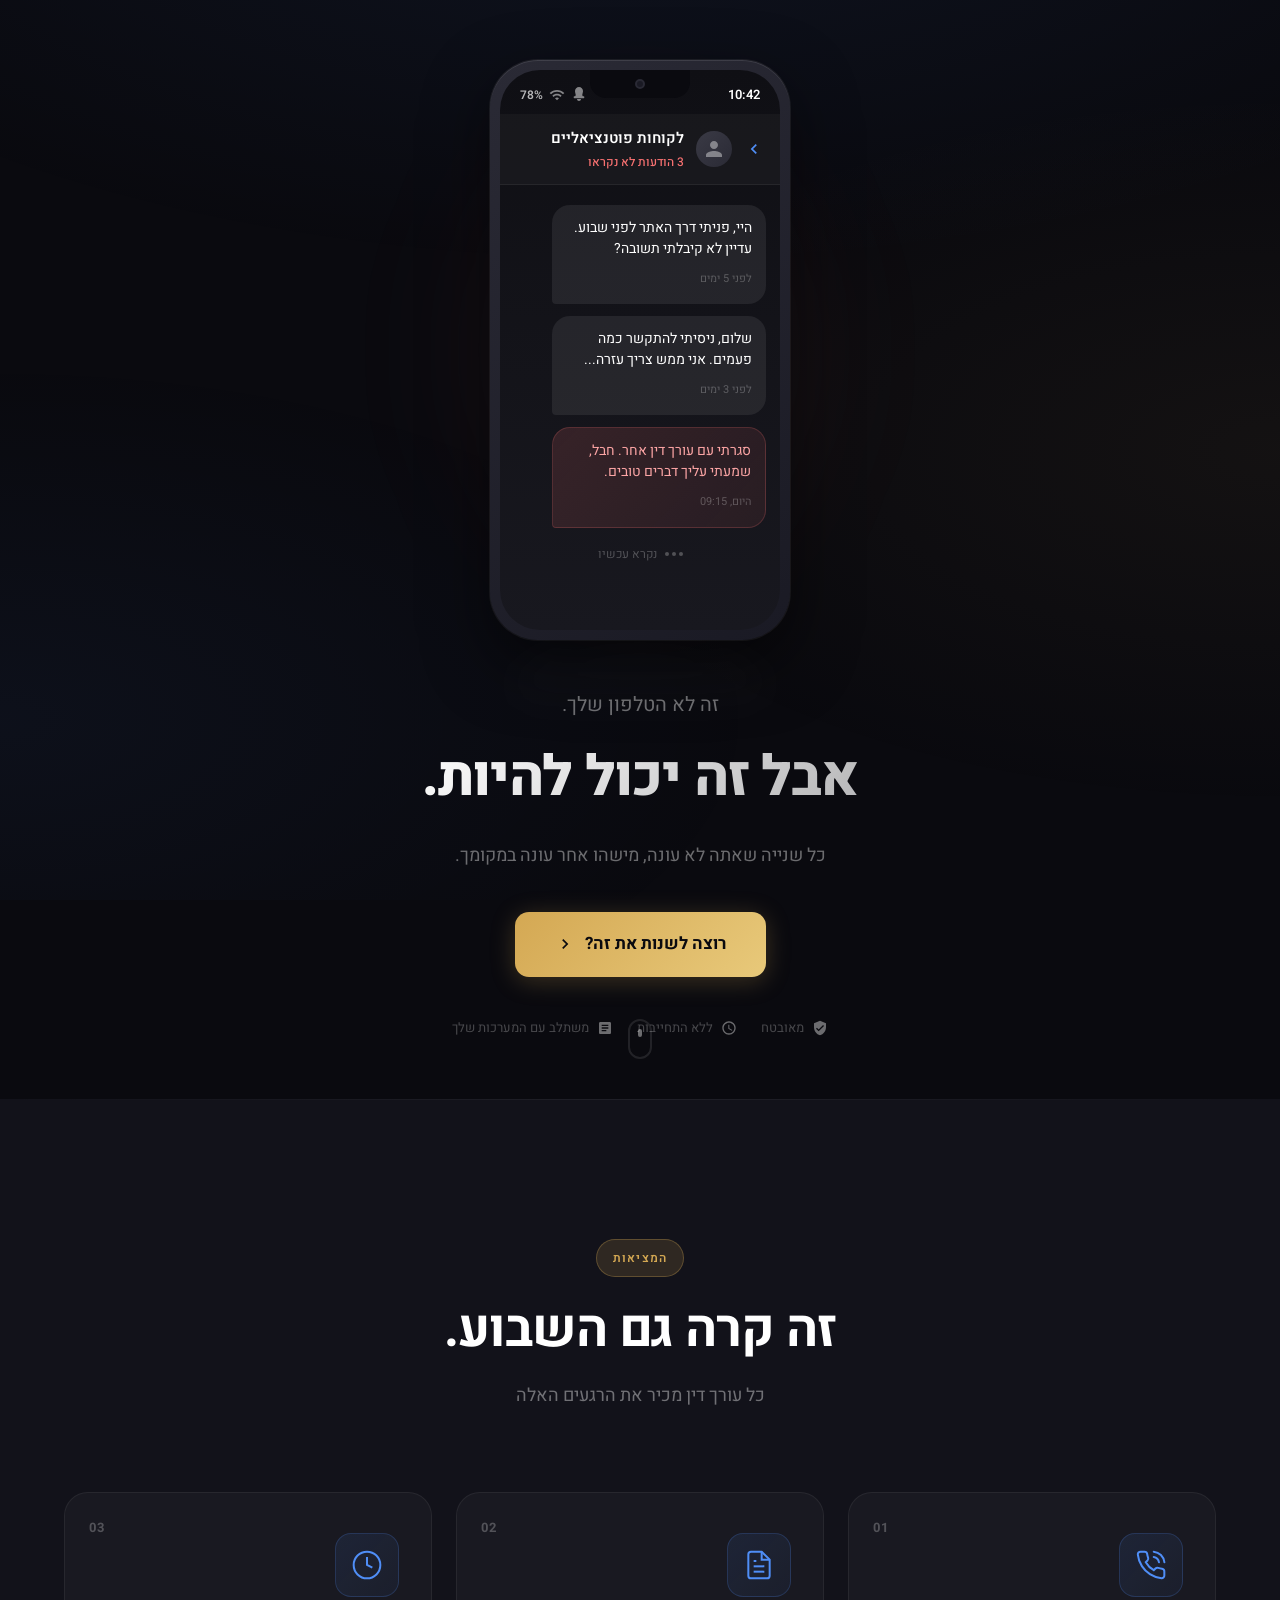
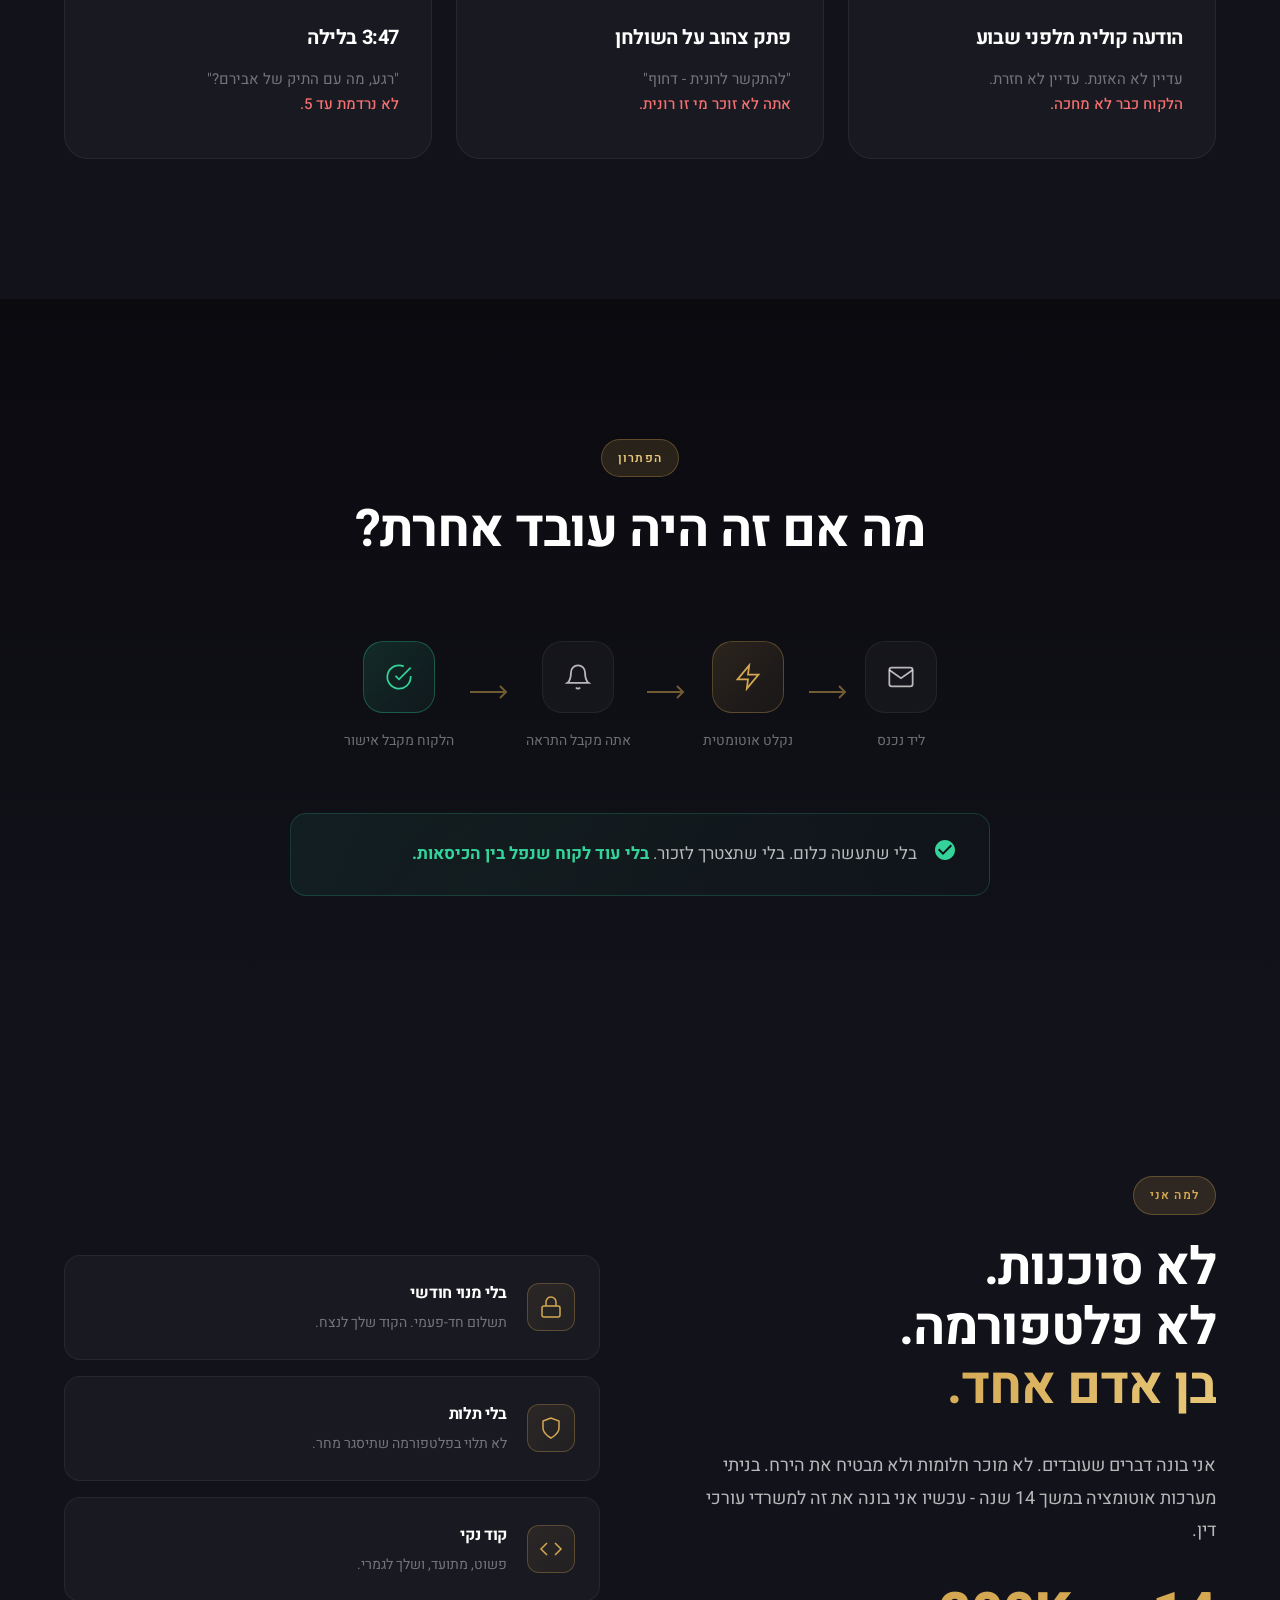
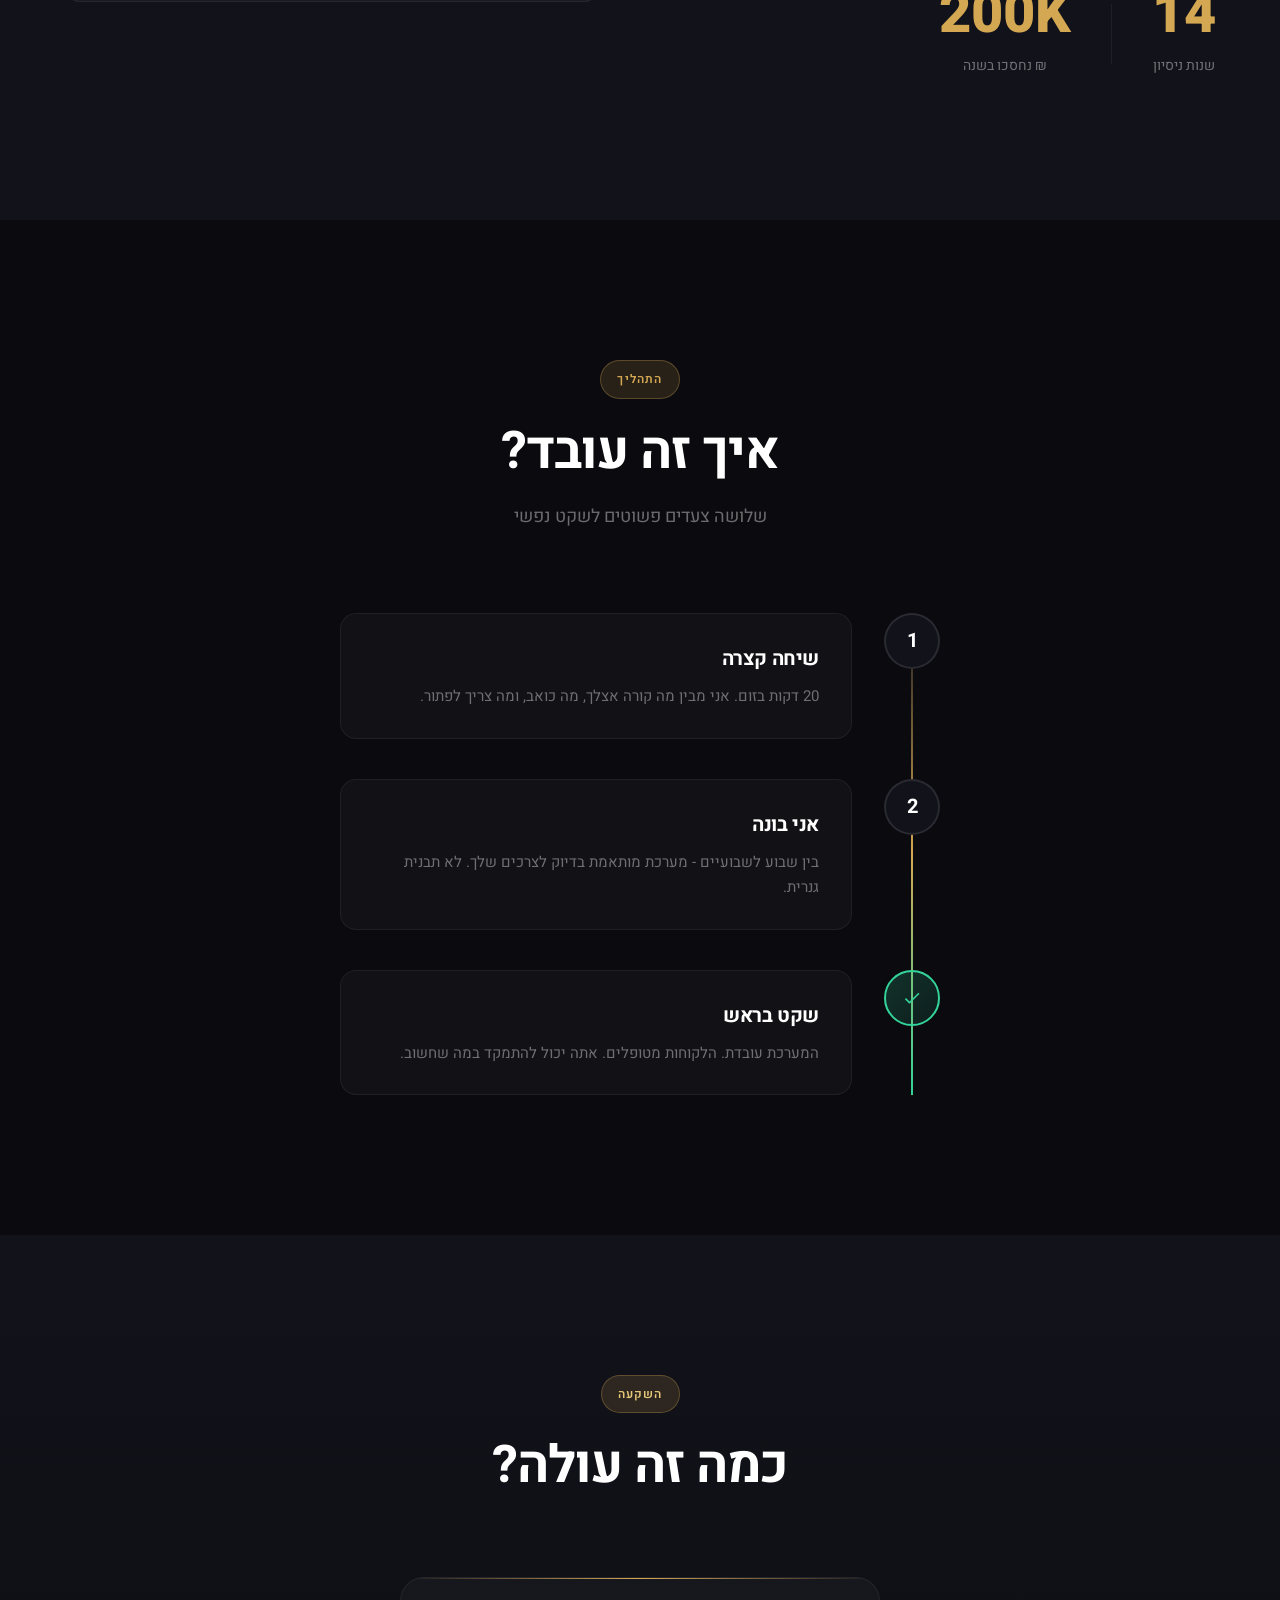
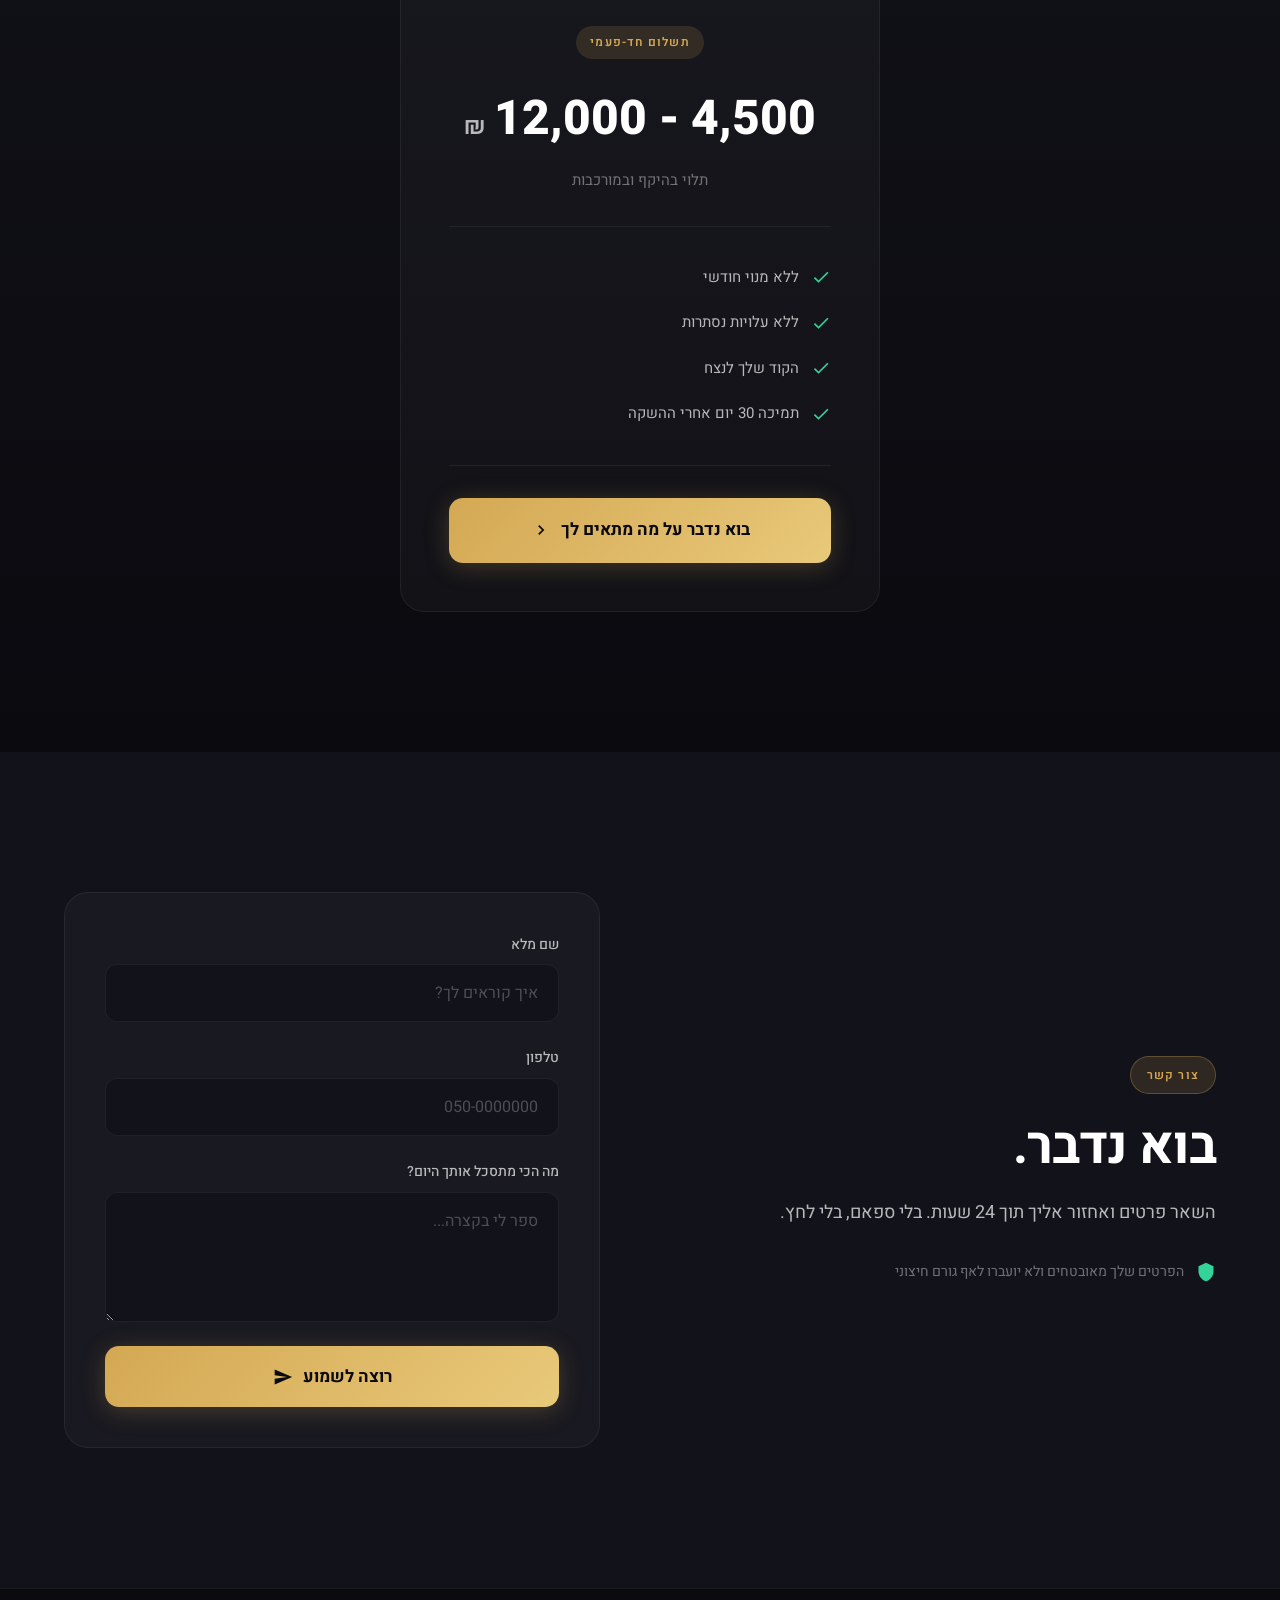
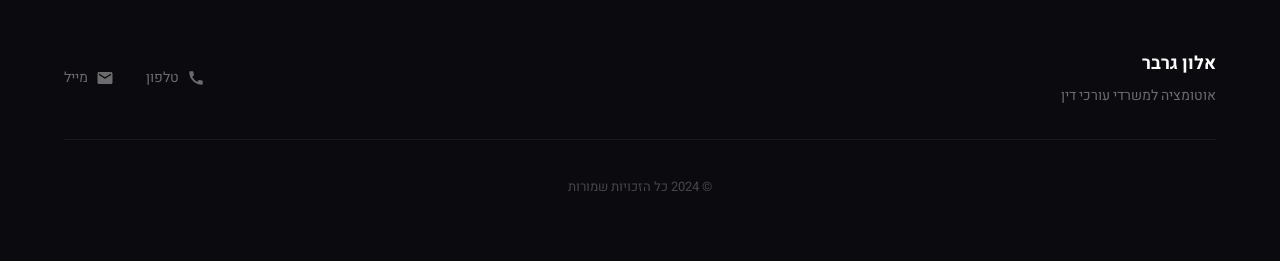
==== index.html @ 8a2ca893 "Premium bank-grade redesign with futuristic 2030 aesthetic Major design overhaul: - Dark mode design" ====
<!DOCTYPE html>
<html lang="he" dir="rtl">
<head>
    <meta charset="UTF-8">
    <meta name="viewport" content="width=device-width, initial-scale=1.0">
    <meta name="description" content="מערכות אוטומציה לעורכי דין - טכנולוגיה שעובדת בשבילך">
    <title>אלון גרבר | אוטומציה למשרדי עורכי דין</title>

    <!-- Google Fonts - Inter + Heebo -->
    <link rel="preconnect" href="https://fonts.googleapis.com">
    <link rel="preconnect" href="https://fonts.gstatic.com" crossorigin>
    <link href="https://fonts.googleapis.com/css2?family=Heebo:wght@300;400;500;600;700;800;900&family=Inter:wght@400;500;600;700&display=swap" rel="stylesheet">

    <link rel="stylesheet" href="styles.css">
</head>
<body>
    <!-- Ambient Background -->
    <div class="ambient-bg"></div>

    <!-- Hero Section -->
    <section class="hero">
        <div class="container">
            <!-- Phone Mockup -->
            <div class="phone-wrapper">
                <div class="phone-mockup">
                    <div class="phone-notch">
                        <div class="notch-camera"></div>
                    </div>
                    <div class="phone-screen">
                        <div class="phone-status-bar">
                            <span class="time">10:42</span>
                            <div class="status-icons">
                                <svg width="16" height="16" viewBox="0 0 24 24" fill="currentColor"><path d="M12 21c-1.654 0-3-1.346-3-3h6c0 1.654-1.346 3-3 3zm6.364-4H5.636C4.733 17 4 16.267 4 15.364V15c0-.326.131-.641.364-.867.233-.227.555-.355.886-.356.662-.002 1.204-.287 1.518-.801.314-.513.397-1.148.232-1.782C6.467 9.198 6 7.137 6 6c0-3.309 2.691-6 6-6s6 2.691 6 6c0 1.137-.467 3.198-1 5.194-.165.634-.082 1.269.232 1.782.314.514.856.799 1.518.801.331.001.653.129.886.356.233.226.364.541.364.867v.364C20 16.267 19.267 17 18.364 17z"/></svg>
                                <svg width="16" height="16" viewBox="0 0 24 24" fill="currentColor"><path d="M1 9l2 2c4.97-4.97 13.03-4.97 18 0l2-2C16.93 2.93 7.08 2.93 1 9zm8 8l3 3 3-3c-1.65-1.66-4.34-1.66-6 0zm-4-4l2 2c2.76-2.76 7.24-2.76 10 0l2-2C15.14 9.14 8.87 9.14 5 13z"/></svg>
                                <span class="battery">78%</span>
                            </div>
                        </div>

                        <div class="messages-header">
                            <div class="header-back">
                                <svg width="20" height="20" viewBox="0 0 24 24" fill="currentColor"><path d="M15.41 7.41L14 6l-6 6 6 6 1.41-1.41L10.83 12z"/></svg>
                            </div>
                            <div class="header-avatar">
                                <svg width="24" height="24" viewBox="0 0 24 24" fill="currentColor"><path d="M12 12c2.21 0 4-1.79 4-4s-1.79-4-4-4-4 1.79-4 4 1.79 4 4 4zm0 2c-2.67 0-8 1.34-8 4v2h16v-2c0-2.66-5.33-4-8-4z"/></svg>
                            </div>
                            <div class="header-info">
                                <span class="header-name">לקוחות פוטנציאליים</span>
                                <span class="header-status">3 הודעות לא נקראו</span>
                            </div>
                        </div>

                        <div class="messages-container">
                            <div class="message-group">
                                <div class="message incoming">
                                    <div class="message-bubble">
                                        <p>היי, פניתי דרך האתר לפני שבוע. עדיין לא קיבלתי תשובה?</p>
                                        <span class="message-time">לפני 5 ימים</span>
                                    </div>
                                </div>

                                <div class="message incoming">
                                    <div class="message-bubble">
                                        <p>שלום, ניסיתי להתקשר כמה פעמים. אני ממש צריך עזרה...</p>
                                        <span class="message-time">לפני 3 ימים</span>
                                    </div>
                                </div>

                                <div class="message incoming final">
                                    <div class="message-bubble">
                                        <p>סגרתי עם עורך דין אחר. חבל, שמעתי עליך דברים טובים.</p>
                                        <span class="message-time">היום, 09:15</span>
                                    </div>
                                </div>
                            </div>

                            <div class="read-indicator">
                                <div class="typing-dots">
                                    <span></span><span></span><span></span>
                                </div>
                                <span>נקרא עכשיו</span>
                            </div>
                        </div>
                    </div>
                </div>
                <div class="phone-glow"></div>
                <div class="phone-reflection"></div>
            </div>

            <!-- Hero Content -->
            <div class="hero-content">
                <p class="hero-eyebrow">זה לא הטלפון שלך.</p>
                <h1 class="hero-title">אבל זה יכול להיות.</h1>
                <p class="hero-subtitle">כל שנייה שאתה לא עונה, מישהו אחר עונה במקומך.</p>

                <a href="#contact" class="btn-primary">
                    <span>רוצה לשנות את זה?</span>
                    <svg width="20" height="20" viewBox="0 0 24 24" fill="currentColor"><path d="M8.59 16.59L13.17 12 8.59 7.41 10 6l6 6-6 6-1.41-1.41z"/></svg>
                </a>

                <div class="hero-badges">
                    <div class="badge">
                        <svg width="16" height="16" viewBox="0 0 24 24" fill="currentColor"><path d="M12 1L3 5v6c0 5.55 3.84 10.74 9 12 5.16-1.26 9-6.45 9-12V5l-9-4zm-2 16l-4-4 1.41-1.41L10 14.17l6.59-6.59L18 9l-8 8z"/></svg>
                        <span>מאובטח</span>
                    </div>
                    <div class="badge">
                        <svg width="16" height="16" viewBox="0 0 24 24" fill="currentColor"><path d="M11.99 2C6.47 2 2 6.48 2 12s4.47 10 9.99 10C17.52 22 22 17.52 22 12S17.52 2 11.99 2zM12 20c-4.42 0-8-3.58-8-8s3.58-8 8-8 8 3.58 8 8-3.58 8-8 8zm.5-13H11v6l5.25 3.15.75-1.23-4.5-2.67z"/></svg>
                        <span>ללא התחייבות</span>
                    </div>
                    <div class="badge">
                        <svg width="16" height="16" viewBox="0 0 24 24" fill="currentColor"><path d="M19 3H5c-1.1 0-2 .9-2 2v14c0 1.1.9 2 2 2h14c1.1 0 2-.9 2-2V5c0-1.1-.9-2-2-2zm-5 14H7v-2h7v2zm3-4H7v-2h10v2zm0-4H7V7h10v2z"/></svg>
                        <span>משתלב עם המערכות שלך</span>
                    </div>
                </div>
            </div>
        </div>

        <div class="scroll-indicator">
            <div class="mouse">
                <div class="wheel"></div>
            </div>
        </div>
    </section>

    <!-- Pain Section -->
    <section class="pain-section" id="pain">
        <div class="container">
            <div class="section-header">
                <span class="section-tag">המציאות</span>
                <h2 class="section-title">זה קרה גם השבוע.</h2>
                <p class="section-subtitle">כל עורך דין מכיר את הרגעים האלה</p>
            </div>

            <div class="pain-grid">
                <div class="pain-card">
                    <div class="card-icon">
                        <svg width="32" height="32" viewBox="0 0 24 24" fill="none" stroke="currentColor" stroke-width="1.5">
                            <path d="M22 16.92v3a2 2 0 0 1-2.18 2 19.79 19.79 0 0 1-8.63-3.07 19.5 19.5 0 0 1-6-6 19.79 19.79 0 0 1-3.07-8.67A2 2 0 0 1 4.11 2h3a2 2 0 0 1 2 1.72 12.84 12.84 0 0 0 .7 2.81 2 2 0 0 1-.45 2.11L8.09 9.91a16 16 0 0 0 6 6l1.27-1.27a2 2 0 0 1 2.11-.45 12.84 12.84 0 0 0 2.81.7A2 2 0 0 1 22 16.92z"/>
                            <path d="M14.05 2a9 9 0 0 1 8 7.94" stroke-linecap="round"/>
                            <path d="M14.05 6A5 5 0 0 1 18 10" stroke-linecap="round"/>
                        </svg>
                    </div>
                    <div class="card-content">
                        <h3>הודעה קולית מלפני שבוע</h3>
                        <p>עדיין לא האזנת. עדיין לא חזרת.<br><span class="highlight">הלקוח כבר לא מחכה.</span></p>
                    </div>
                    <div class="card-number">01</div>
                </div>

                <div class="pain-card">
                    <div class="card-icon">
                        <svg width="32" height="32" viewBox="0 0 24 24" fill="none" stroke="currentColor" stroke-width="1.5">
                            <path d="M14 2H6a2 2 0 0 0-2 2v16a2 2 0 0 0 2 2h12a2 2 0 0 0 2-2V8z"/>
                            <polyline points="14 2 14 8 20 8"/>
                            <line x1="16" y1="13" x2="8" y2="13"/>
                            <line x1="16" y1="17" x2="8" y2="17"/>
                            <polyline points="10 9 9 9 8 9"/>
                        </svg>
                    </div>
                    <div class="card-content">
                        <h3>פתק צהוב על השולחן</h3>
                        <p>"להתקשר לרונית - דחוף"<br><span class="highlight">אתה לא זוכר מי זו רונית.</span></p>
                    </div>
                    <div class="card-number">02</div>
                </div>

                <div class="pain-card">
                    <div class="card-icon">
                        <svg width="32" height="32" viewBox="0 0 24 24" fill="none" stroke="currentColor" stroke-width="1.5">
                            <circle cx="12" cy="12" r="10"/>
                            <path d="M12 6v6l4 2"/>
                        </svg>
                    </div>
                    <div class="card-content">
                        <h3>3:47 בלילה</h3>
                        <p>"רגע, מה עם התיק של אבירם?"<br><span class="highlight">לא נרדמת עד 5.</span></p>
                    </div>
                    <div class="card-number">03</div>
                </div>
            </div>
        </div>
    </section>

    <!-- Solution Section -->
    <section class="solution-section">
        <div class="container">
            <div class="section-header">
                <span class="section-tag light">הפתרון</span>
                <h2 class="section-title light">מה אם זה היה עובד אחרת?</h2>
            </div>

            <div class="flow-container">
                <div class="flow-item">
                    <div class="flow-icon">
                        <svg width="28" height="28" viewBox="0 0 24 24" fill="none" stroke="currentColor" stroke-width="1.5">
                            <path d="M4 4h16c1.1 0 2 .9 2 2v12c0 1.1-.9 2-2 2H4c-1.1 0-2-.9-2-2V6c0-1.1.9-2 2-2z"/>
                            <polyline points="22,6 12,13 2,6"/>
                        </svg>
                    </div>
                    <span class="flow-label">ליד נכנס</span>
                </div>

                <div class="flow-connector">
                    <svg width="40" height="24" viewBox="0 0 40 24"><path d="M0 12h35M30 6l6 6-6 6" stroke="currentColor" stroke-width="2" fill="none"/></svg>
                </div>

                <div class="flow-item">
                    <div class="flow-icon accent">
                        <svg width="28" height="28" viewBox="0 0 24 24" fill="none" stroke="currentColor" stroke-width="1.5">
                            <polygon points="13 2 3 14 12 14 11 22 21 10 12 10 13 2"/>
                        </svg>
                    </div>
                    <span class="flow-label">נקלט אוטומטית</span>
                </div>

                <div class="flow-connector">
                    <svg width="40" height="24" viewBox="0 0 40 24"><path d="M0 12h35M30 6l6 6-6 6" stroke="currentColor" stroke-width="2" fill="none"/></svg>
                </div>

                <div class="flow-item">
                    <div class="flow-icon">
                        <svg width="28" height="28" viewBox="0 0 24 24" fill="none" stroke="currentColor" stroke-width="1.5">
                            <path d="M18 8A6 6 0 0 0 6 8c0 7-3 9-3 9h18s-3-2-3-9"/>
                            <path d="M13.73 21a2 2 0 0 1-3.46 0"/>
                        </svg>
                    </div>
                    <span class="flow-label">אתה מקבל התראה</span>
                </div>

                <div class="flow-connector">
                    <svg width="40" height="24" viewBox="0 0 40 24"><path d="M0 12h35M30 6l6 6-6 6" stroke="currentColor" stroke-width="2" fill="none"/></svg>
                </div>

                <div class="flow-item">
                    <div class="flow-icon success">
                        <svg width="28" height="28" viewBox="0 0 24 24" fill="none" stroke="currentColor" stroke-width="1.5">
                            <path d="M22 11.08V12a10 10 0 1 1-5.93-9.14"/>
                            <polyline points="22 4 12 14.01 9 11.01"/>
                        </svg>
                    </div>
                    <span class="flow-label">הלקוח מקבל אישור</span>
                </div>
            </div>

            <div class="solution-highlight">
                <div class="highlight-content">
                    <span class="highlight-icon">
                        <svg width="24" height="24" viewBox="0 0 24 24" fill="currentColor"><path d="M12 2C6.48 2 2 6.48 2 12s4.48 10 10 10 10-4.48 10-10S17.52 2 12 2zm-2 15l-5-5 1.41-1.41L10 14.17l7.59-7.59L19 8l-9 9z"/></svg>
                    </span>
                    <p>בלי שתעשה כלום. בלי שתצטרך לזכור. <strong>בלי עוד לקוח שנפל בין הכיסאות.</strong></p>
                </div>
            </div>
        </div>
    </section>

    <!-- About Section -->
    <section class="about-section" id="about">
        <div class="container">
            <div class="about-grid">
                <div class="about-content">
                    <span class="section-tag">למה אני</span>
                    <h2 class="section-title align-right">לא סוכנות.<br>לא פלטפורמה.<br><span class="gradient-text">בן אדם אחד.</span></h2>

                    <p class="about-text">אני בונה דברים שעובדים. לא מוכר חלומות ולא מבטיח את הירח. בניתי מערכות אוטומציה במשך 14 שנה - עכשיו אני בונה את זה למשרדי עורכי דין.</p>

                    <div class="stats-row">
                        <div class="stat-item">
                            <span class="stat-value">14</span>
                            <span class="stat-label">שנות ניסיון</span>
                        </div>
                        <div class="stat-divider"></div>
                        <div class="stat-item">
                            <span class="stat-value">200K</span>
                            <span class="stat-label">₪ נחסכו בשנה</span>
                        </div>
                    </div>
                </div>

                <div class="about-features">
                    <div class="feature-card">
                        <div class="feature-icon">
                            <svg width="24" height="24" viewBox="0 0 24 24" fill="none" stroke="currentColor" stroke-width="1.5">
                                <rect x="3" y="11" width="18" height="11" rx="2" ry="2"/>
                                <path d="M7 11V7a5 5 0 0 1 10 0v4"/>
                            </svg>
                        </div>
                        <div class="feature-content">
                            <h4>בלי מנוי חודשי</h4>
                            <p>תשלום חד-פעמי. הקוד שלך לנצח.</p>
                        </div>
                    </div>

                    <div class="feature-card">
                        <div class="feature-icon">
                            <svg width="24" height="24" viewBox="0 0 24 24" fill="none" stroke="currentColor" stroke-width="1.5">
                                <path d="M12 22s8-4 8-10V5l-8-3-8 3v7c0 6 8 10 8 10z"/>
                            </svg>
                        </div>
                        <div class="feature-content">
                            <h4>בלי תלות</h4>
                            <p>לא תלוי בפלטפורמה שתיסגר מחר.</p>
                        </div>
                    </div>

                    <div class="feature-card">
                        <div class="feature-icon">
                            <svg width="24" height="24" viewBox="0 0 24 24" fill="none" stroke="currentColor" stroke-width="1.5">
                                <polyline points="16 18 22 12 16 6"/>
                                <polyline points="8 6 2 12 8 18"/>
                            </svg>
                        </div>
                        <div class="feature-content">
                            <h4>קוד נקי</h4>
                            <p>פשוט, מתועד, ושלך לגמרי.</p>
                        </div>
                    </div>
                </div>
            </div>
        </div>
    </section>

    <!-- Process Section -->
    <section class="process-section" id="process">
        <div class="container">
            <div class="section-header">
                <span class="section-tag">התהליך</span>
                <h2 class="section-title">איך זה עובד?</h2>
                <p class="section-subtitle">שלושה צעדים פשוטים לשקט נפשי</p>
            </div>

            <div class="timeline">
                <div class="timeline-item">
                    <div class="timeline-marker">
                        <span>1</span>
                    </div>
                    <div class="timeline-card">
                        <h3>שיחה קצרה</h3>
                        <p>20 דקות בזום. אני מבין מה קורה אצלך, מה כואב, ומה צריך לפתור.</p>
                    </div>
                </div>

                <div class="timeline-item">
                    <div class="timeline-marker">
                        <span>2</span>
                    </div>
                    <div class="timeline-card">
                        <h3>אני בונה</h3>
                        <p>בין שבוע לשבועיים - מערכת מותאמת בדיוק לצרכים שלך. לא תבנית גנרית.</p>
                    </div>
                </div>

                <div class="timeline-item">
                    <div class="timeline-marker success">
                        <svg width="20" height="20" viewBox="0 0 24 24" fill="currentColor"><path d="M9 16.17L4.83 12l-1.42 1.41L9 19 21 7l-1.41-1.41z"/></svg>
                    </div>
                    <div class="timeline-card">
                        <h3>שקט בראש</h3>
                        <p>המערכת עובדת. הלקוחות מטופלים. אתה יכול להתמקד במה שחשוב.</p>
                    </div>
                </div>
            </div>
        </div>
    </section>

    <!-- Pricing Section -->
    <section class="pricing-section" id="pricing">
        <div class="container">
            <div class="section-header">
                <span class="section-tag light">השקעה</span>
                <h2 class="section-title light">כמה זה עולה?</h2>
            </div>

            <div class="pricing-card">
                <div class="pricing-header">
                    <span class="pricing-label">תשלום חד-פעמי</span>
                    <div class="pricing-amount">
                        <span class="price">4,500 - 12,000</span>
                        <span class="currency">₪</span>
                    </div>
                    <p class="pricing-note">תלוי בהיקף ובמורכבות</p>
                </div>

                <div class="pricing-features">
                    <div class="pricing-feature">
                        <svg width="20" height="20" viewBox="0 0 24 24" fill="currentColor"><path d="M9 16.17L4.83 12l-1.42 1.41L9 19 21 7l-1.41-1.41z"/></svg>
                        <span>ללא מנוי חודשי</span>
                    </div>
                    <div class="pricing-feature">
                        <svg width="20" height="20" viewBox="0 0 24 24" fill="currentColor"><path d="M9 16.17L4.83 12l-1.42 1.41L9 19 21 7l-1.41-1.41z"/></svg>
                        <span>ללא עלויות נסתרות</span>
                    </div>
                    <div class="pricing-feature">
                        <svg width="20" height="20" viewBox="0 0 24 24" fill="currentColor"><path d="M9 16.17L4.83 12l-1.42 1.41L9 19 21 7l-1.41-1.41z"/></svg>
                        <span>הקוד שלך לנצח</span>
                    </div>
                    <div class="pricing-feature">
                        <svg width="20" height="20" viewBox="0 0 24 24" fill="currentColor"><path d="M9 16.17L4.83 12l-1.42 1.41L9 19 21 7l-1.41-1.41z"/></svg>
                        <span>תמיכה 30 יום אחרי ההשקה</span>
                    </div>
                </div>

                <a href="#contact" class="btn-primary full-width">
                    <span>בוא נדבר על מה מתאים לך</span>
                    <svg width="20" height="20" viewBox="0 0 24 24" fill="currentColor"><path d="M8.59 16.59L13.17 12 8.59 7.41 10 6l6 6-6 6-1.41-1.41z"/></svg>
                </a>
            </div>
        </div>
    </section>

    <!-- Contact Section -->
    <section class="contact-section" id="contact">
        <div class="container">
            <div class="contact-grid">
                <div class="contact-content">
                    <span class="section-tag">צור קשר</span>
                    <h2 class="section-title align-right">בוא נדבר.</h2>
                    <p class="contact-text">השאר פרטים ואחזור אליך תוך 24 שעות. בלי ספאם, בלי לחץ.</p>

                    <div class="contact-promise">
                        <svg width="20" height="20" viewBox="0 0 24 24" fill="currentColor"><path d="M12 1L3 5v6c0 5.55 3.84 10.74 9 12 5.16-1.26 9-6.45 9-12V5l-9-4z"/></svg>
                        <span>הפרטים שלך מאובטחים ולא יועברו לאף גורם חיצוני</span>
                    </div>
                </div>

                <div class="contact-form-wrapper">
                    <form class="contact-form" id="contact-form" action="thank-you.html" method="GET">
                        <div class="form-group">
                            <label for="name">שם מלא</label>
                            <input type="text" id="name" name="name" placeholder="איך קוראים לך?" required>
                        </div>
                        <div class="form-group">
                            <label for="phone">טלפון</label>
                            <input type="tel" id="phone" name="phone" placeholder="050-0000000" required>
                        </div>
                        <div class="form-group">
                            <label for="frustration">מה הכי מתסכל אותך היום?</label>
                            <textarea id="frustration" name="frustration" placeholder="ספר לי בקצרה..." rows="4"></textarea>
                        </div>
                        <button type="submit" class="btn-submit">
                            <span>רוצה לשמוע</span>
                            <svg width="20" height="20" viewBox="0 0 24 24" fill="currentColor"><path d="M2.01 21L23 12 2.01 3 2 10l15 2-15 2z"/></svg>
                        </button>
                    </form>
                </div>
            </div>
        </div>
    </section>

    <!-- Footer -->
    <footer class="footer">
        <div class="container">
            <div class="footer-content">
                <div class="footer-brand">
                    <span class="footer-name">אלון גרבר</span>
                    <span class="footer-tagline">אוטומציה למשרדי עורכי דין</span>
                </div>
                <div class="footer-links">
                    <a href="tel:+972000000000">
                        <svg width="18" height="18" viewBox="0 0 24 24" fill="currentColor"><path d="M20.01 15.38c-1.23 0-2.42-.2-3.53-.56-.35-.12-.74-.03-1.01.24l-1.57 1.97c-2.83-1.35-5.48-3.9-6.89-6.83l1.95-1.66c.27-.28.35-.67.24-1.02-.37-1.11-.56-2.3-.56-3.53 0-.54-.45-.99-.99-.99H4.19C3.65 3 3 3.24 3 3.99 3 13.28 10.73 21 20.01 21c.71 0 .99-.63.99-1.18v-3.45c0-.54-.45-.99-.99-.99z"/></svg>
                        <span>טלפון</span>
                    </a>
                    <a href="mailto:alon@example.com">
                        <svg width="18" height="18" viewBox="0 0 24 24" fill="currentColor"><path d="M20 4H4c-1.1 0-1.99.9-1.99 2L2 18c0 1.1.9 2 2 2h16c1.1 0 2-.9 2-2V6c0-1.1-.9-2-2-2zm0 4l-8 5-8-5V6l8 5 8-5v2z"/></svg>
                        <span>מייל</span>
                    </a>
                </div>
            </div>
            <div class="footer-bottom">
                <span>© 2024 כל הזכויות שמורות</span>
            </div>
        </div>
    </footer>

    <!-- Floating CTA (Mobile) -->
    <a href="#contact" class="floating-cta">
        <span>בוא נדבר</span>
        <svg width="20" height="20" viewBox="0 0 24 24" fill="currentColor"><path d="M20 2H4c-1.1 0-2 .9-2 2v18l4-4h14c1.1 0 2-.9 2-2V4c0-1.1-.9-2-2-2z"/></svg>
    </a>

    <script src="script.js"></script>
</body>
</html>
---- styles.css ----
/* =====================================================
   Premium Legal Automation Landing Page
   Design: Bank-grade, Futuristic 2030
   ===================================================== */

/* CSS Variables */
:root {
    /* Primary Colors */
    --bg-primary: #0A0A0F;
    --bg-secondary: #12121A;
    --bg-tertiary: #1A1A24;
    --bg-card: rgba(255, 255, 255, 0.03);
    --bg-card-hover: rgba(255, 255, 255, 0.06);

    /* Text Colors */
    --text-primary: #FFFFFF;
    --text-secondary: rgba(255, 255, 255, 0.7);
    --text-tertiary: rgba(255, 255, 255, 0.4);
    --text-muted: rgba(255, 255, 255, 0.25);

    /* Accent Colors */
    --accent-gold: #D4A853;
    --accent-gold-light: #E8C97A;
    --accent-gold-glow: rgba(212, 168, 83, 0.15);
    --accent-blue: #4F8EF7;
    --accent-green: #34D399;
    --accent-red: #F87171;

    /* Borders */
    --border-subtle: rgba(255, 255, 255, 0.06);
    --border-light: rgba(255, 255, 255, 0.1);
    --border-accent: rgba(212, 168, 83, 0.3);

    /* Shadows */
    --shadow-sm: 0 2px 8px rgba(0, 0, 0, 0.3);
    --shadow-md: 0 8px 32px rgba(0, 0, 0, 0.4);
    --shadow-lg: 0 24px 64px rgba(0, 0, 0, 0.5);
    --shadow-glow: 0 0 60px rgba(212, 168, 83, 0.1);

    /* Transitions */
    --transition-fast: 0.15s ease;
    --transition-base: 0.3s ease;
    --transition-slow: 0.5s ease;

    /* Spacing */
    --section-padding: 140px;
    --container-max: 1200px;
}

/* Reset */
*, *::before, *::after {
    margin: 0;
    padding: 0;
    box-sizing: border-box;
}

html {
    scroll-behavior: smooth;
    -webkit-font-smoothing: antialiased;
    -moz-osx-font-smoothing: grayscale;
}

body {
    font-family: 'Heebo', -apple-system, BlinkMacSystemFont, sans-serif;
    font-size: 17px;
    line-height: 1.7;
    color: var(--text-secondary);
    background: var(--bg-primary);
    direction: rtl;
    overflow-x: hidden;
}

/* Ambient Background */
.ambient-bg {
    position: fixed;
    top: 0;
    left: 0;
    right: 0;
    bottom: 0;
    background:
        radial-gradient(ellipse 80% 50% at 50% -20%, rgba(79, 142, 247, 0.08), transparent),
        radial-gradient(ellipse 60% 40% at 100% 50%, rgba(212, 168, 83, 0.05), transparent),
        radial-gradient(ellipse 60% 40% at 0% 80%, rgba(79, 142, 247, 0.05), transparent);
    pointer-events: none;
    z-index: 0;
}

/* Container */
.container {
    max-width: var(--container-max);
    margin: 0 auto;
    padding: 0 24px;
    position: relative;
    z-index: 1;
}

/* Typography */
h1, h2, h3, h4 {
    font-weight: 700;
    color: var(--text-primary);
    letter-spacing: -0.02em;
}

/* Section Header */
.section-header {
    text-align: center;
    margin-bottom: 80px;
}

.section-tag {
    display: inline-block;
    font-size: 12px;
    font-weight: 600;
    letter-spacing: 0.1em;
    text-transform: uppercase;
    color: var(--accent-gold);
    background: var(--accent-gold-glow);
    padding: 8px 16px;
    border-radius: 100px;
    border: 1px solid var(--border-accent);
    margin-bottom: 24px;
}

.section-tag.light {
    color: var(--accent-gold-light);
}

.section-title {
    font-size: clamp(32px, 5vw, 52px);
    line-height: 1.15;
    margin-bottom: 20px;
}

.section-title.light {
    color: var(--text-primary);
}

.section-title.align-right {
    text-align: right;
}

.section-subtitle {
    font-size: 18px;
    color: var(--text-tertiary);
    max-width: 500px;
    margin: 0 auto;
}

/* =====================================================
   Hero Section
   ===================================================== */
.hero {
    min-height: 100vh;
    display: flex;
    align-items: center;
    justify-content: center;
    padding: 60px 0;
    position: relative;
    overflow: hidden;
}

.hero .container {
    display: flex;
    flex-direction: column;
    align-items: center;
    gap: 48px;
}

/* Phone Wrapper */
.phone-wrapper {
    position: relative;
}

.phone-glow {
    position: absolute;
    top: 50%;
    left: 50%;
    transform: translate(-50%, -50%);
    width: 500px;
    height: 700px;
    background: radial-gradient(ellipse, rgba(248, 113, 113, 0.12) 0%, transparent 60%);
    filter: blur(60px);
    pointer-events: none;
}

.phone-reflection {
    position: absolute;
    bottom: -100px;
    left: 50%;
    transform: translateX(-50%);
    width: 280px;
    height: 100px;
    background: linear-gradient(to bottom, rgba(255, 255, 255, 0.03), transparent);
    filter: blur(20px);
    border-radius: 50%;
}

/* Phone Mockup */
.phone-mockup {
    position: relative;
    width: 300px;
    background: linear-gradient(145deg, #2A2A35 0%, #1A1A24 100%);
    border-radius: 48px;
    padding: 10px;
    box-shadow:
        var(--shadow-lg),
        0 0 0 1px rgba(255, 255, 255, 0.08),
        inset 0 1px 0 rgba(255, 255, 255, 0.1);
    animation: floatPhone 8s ease-in-out infinite;
    z-index: 1;
}

.phone-notch {
    position: absolute;
    top: 10px;
    left: 50%;
    transform: translateX(-50%);
    width: 100px;
    height: 28px;
    background: #0A0A0F;
    border-radius: 0 0 16px 16px;
    z-index: 10;
    display: flex;
    align-items: center;
    justify-content: center;
}

.notch-camera {
    width: 10px;
    height: 10px;
    background: #1A1A24;
    border-radius: 50%;
    border: 2px solid #2A2A35;
}

.phone-screen {
    background: linear-gradient(180deg, #0F0F14 0%, #18181F 100%);
    border-radius: 40px;
    overflow: hidden;
    min-height: 560px;
}

/* Status Bar */
.phone-status-bar {
    display: flex;
    justify-content: space-between;
    align-items: center;
    padding: 14px 20px 8px;
    font-size: 13px;
    font-weight: 600;
    color: var(--text-primary);
}

.status-icons {
    display: flex;
    align-items: center;
    gap: 6px;
    color: var(--text-secondary);
}

.status-icons svg {
    opacity: 0.7;
}

.battery {
    font-size: 12px;
}

/* Messages Header */
.messages-header {
    display: flex;
    align-items: center;
    gap: 12px;
    padding: 12px 16px;
    background: rgba(255, 255, 255, 0.03);
    border-bottom: 1px solid var(--border-subtle);
}

.header-back {
    color: var(--accent-blue);
    display: flex;
}

.header-avatar {
    width: 36px;
    height: 36px;
    background: linear-gradient(135deg, #3A3A45 0%, #2A2A35 100%);
    border-radius: 50%;
    display: flex;
    align-items: center;
    justify-content: center;
    color: var(--text-tertiary);
}

.header-info {
    display: flex;
    flex-direction: column;
}

.header-name {
    font-size: 15px;
    font-weight: 600;
    color: var(--text-primary);
}

.header-status {
    font-size: 12px;
    color: var(--accent-red);
    font-weight: 500;
}

/* Messages */
.messages-container {
    padding: 20px 14px;
}

.message-group {
    display: flex;
    flex-direction: column;
    gap: 12px;
}

.message {
    display: flex;
    opacity: 0;
    transform: translateY(15px);
    animation: messageIn 0.5s ease forwards;
}

.message:nth-child(1) { animation-delay: 0.6s; }
.message:nth-child(2) { animation-delay: 1.6s; }
.message:nth-child(3) { animation-delay: 2.6s; }

.message.incoming {
    justify-content: flex-start;
}

.message-bubble {
    max-width: 85%;
    padding: 12px 14px;
    background: rgba(255, 255, 255, 0.08);
    border-radius: 18px 18px 18px 4px;
    backdrop-filter: blur(10px);
}

.message-bubble p {
    font-size: 14px;
    color: var(--text-primary);
    line-height: 1.5;
    margin-bottom: 4px;
}

.message-time {
    font-size: 11px;
    color: var(--text-muted);
}

.message.final .message-bubble {
    background: linear-gradient(135deg, rgba(248, 113, 113, 0.15) 0%, rgba(248, 113, 113, 0.08) 100%);
    border: 1px solid rgba(248, 113, 113, 0.2);
}

.message.final .message-bubble p {
    color: #FCA5A5;
}

/* Read Indicator */
.read-indicator {
    display: flex;
    align-items: center;
    justify-content: center;
    gap: 8px;
    padding: 16px;
    opacity: 0;
    animation: messageIn 0.4s ease forwards;
    animation-delay: 3.6s;
}

.read-indicator span {
    font-size: 12px;
    color: var(--text-muted);
}

.typing-dots {
    display: flex;
    gap: 3px;
}

.typing-dots span {
    width: 4px;
    height: 4px;
    background: var(--text-muted);
    border-radius: 50%;
    animation: typingDot 1.4s infinite;
}

.typing-dots span:nth-child(2) { animation-delay: 0.2s; }
.typing-dots span:nth-child(3) { animation-delay: 0.4s; }

@keyframes typingDot {
    0%, 60%, 100% { opacity: 0.3; transform: translateY(0); }
    30% { opacity: 1; transform: translateY(-3px); }
}

/* Hero Content */
.hero-content {
    text-align: center;
    max-width: 600px;
    opacity: 0;
    animation: fadeInUp 0.8s ease forwards;
    animation-delay: 4.2s;
}

.hero-eyebrow {
    font-size: 20px;
    color: var(--text-tertiary);
    margin-bottom: 8px;
    font-weight: 400;
}

.hero-title {
    font-size: clamp(36px, 7vw, 56px);
    font-weight: 800;
    margin-bottom: 16px;
    background: linear-gradient(135deg, var(--text-primary) 0%, var(--text-secondary) 100%);
    -webkit-background-clip: text;
    -webkit-text-fill-color: transparent;
    background-clip: text;
}

.hero-subtitle {
    font-size: 18px;
    color: var(--text-tertiary);
    margin-bottom: 40px;
}

/* Primary Button */
.btn-primary {
    display: inline-flex;
    align-items: center;
    justify-content: center;
    gap: 10px;
    background: linear-gradient(135deg, var(--accent-gold) 0%, var(--accent-gold-light) 100%);
    color: var(--bg-primary);
    font-size: 17px;
    font-weight: 700;
    padding: 18px 40px;
    border-radius: 14px;
    text-decoration: none;
    transition: all var(--transition-base);
    box-shadow: 0 4px 24px rgba(212, 168, 83, 0.25);
    border: none;
    cursor: pointer;
}

.btn-primary:hover {
    transform: translateY(-2px);
    box-shadow: 0 8px 40px rgba(212, 168, 83, 0.35);
}

.btn-primary.full-width {
    width: 100%;
}

.btn-primary svg {
    transition: transform var(--transition-fast);
}

.btn-primary:hover svg {
    transform: translateX(-4px);
}

/* Hero Badges */
.hero-badges {
    display: flex;
    justify-content: center;
    gap: 24px;
    margin-top: 40px;
    flex-wrap: wrap;
}

.badge {
    display: flex;
    align-items: center;
    gap: 8px;
    color: var(--text-muted);
    font-size: 13px;
}

.badge svg {
    color: var(--text-tertiary);
}

/* Scroll Indicator */
.scroll-indicator {
    position: absolute;
    bottom: 40px;
    left: 50%;
    transform: translateX(-50%);
    opacity: 0;
    animation: fadeIn 1s ease forwards;
    animation-delay: 5s;
}

.mouse {
    width: 24px;
    height: 40px;
    border: 2px solid var(--border-light);
    border-radius: 12px;
    display: flex;
    justify-content: center;
    padding-top: 8px;
}

.wheel {
    width: 4px;
    height: 8px;
    background: var(--text-tertiary);
    border-radius: 2px;
    animation: scrollWheel 2s infinite;
}

@keyframes scrollWheel {
    0% { opacity: 1; transform: translateY(0); }
    100% { opacity: 0; transform: translateY(12px); }
}

/* =====================================================
   Pain Section
   ===================================================== */
.pain-section {
    padding: var(--section-padding) 0;
    background: var(--bg-secondary);
    position: relative;
}

.pain-section::before {
    content: '';
    position: absolute;
    top: 0;
    left: 0;
    right: 0;
    height: 1px;
    background: linear-gradient(90deg, transparent, var(--border-subtle), transparent);
}

.pain-grid {
    display: grid;
    grid-template-columns: repeat(3, 1fr);
    gap: 24px;
}

.pain-card {
    position: relative;
    background: var(--bg-card);
    border: 1px solid var(--border-subtle);
    border-radius: 24px;
    padding: 40px 32px;
    transition: all var(--transition-base);
    overflow: hidden;
}

.pain-card::before {
    content: '';
    position: absolute;
    top: 0;
    left: 0;
    right: 0;
    height: 1px;
    background: linear-gradient(90deg, transparent, rgba(255, 255, 255, 0.1), transparent);
    opacity: 0;
    transition: opacity var(--transition-base);
}

.pain-card:hover {
    background: var(--bg-card-hover);
    border-color: var(--border-light);
    transform: translateY(-4px);
}

.pain-card:hover::before {
    opacity: 1;
}

.card-icon {
    width: 64px;
    height: 64px;
    background: linear-gradient(135deg, rgba(79, 142, 247, 0.1) 0%, rgba(79, 142, 247, 0.05) 100%);
    border: 1px solid rgba(79, 142, 247, 0.2);
    border-radius: 16px;
    display: flex;
    align-items: center;
    justify-content: center;
    margin-bottom: 24px;
    color: var(--accent-blue);
}

.card-content h3 {
    font-size: 20px;
    margin-bottom: 12px;
}

.card-content p {
    font-size: 15px;
    color: var(--text-tertiary);
    line-height: 1.7;
}

.card-content .highlight {
    color: var(--accent-red);
    font-weight: 500;
}

.card-number {
    position: absolute;
    top: 24px;
    left: 24px;
    font-size: 13px;
    font-weight: 700;
    color: var(--text-muted);
    letter-spacing: 0.05em;
}

/* =====================================================
   Solution Section
   ===================================================== */
.solution-section {
    padding: var(--section-padding) 0;
    background: linear-gradient(180deg, var(--bg-primary) 0%, var(--bg-secondary) 100%);
}

.flow-container {
    display: flex;
    justify-content: center;
    align-items: center;
    gap: 16px;
    margin-bottom: 60px;
    flex-wrap: wrap;
}

.flow-item {
    display: flex;
    flex-direction: column;
    align-items: center;
    gap: 16px;
}

.flow-icon {
    width: 72px;
    height: 72px;
    background: var(--bg-card);
    border: 1px solid var(--border-subtle);
    border-radius: 20px;
    display: flex;
    align-items: center;
    justify-content: center;
    color: var(--text-secondary);
    transition: all var(--transition-base);
}

.flow-icon.accent {
    background: linear-gradient(135deg, rgba(212, 168, 83, 0.15) 0%, rgba(212, 168, 83, 0.05) 100%);
    border-color: var(--border-accent);
    color: var(--accent-gold);
}

.flow-icon.success {
    background: linear-gradient(135deg, rgba(52, 211, 153, 0.15) 0%, rgba(52, 211, 153, 0.05) 100%);
    border-color: rgba(52, 211, 153, 0.3);
    color: var(--accent-green);
}

.flow-label {
    font-size: 14px;
    color: var(--text-tertiary);
    text-align: center;
}

.flow-connector {
    color: var(--accent-gold);
    opacity: 0.5;
}

.solution-highlight {
    max-width: 700px;
    margin: 0 auto;
}

.highlight-content {
    display: flex;
    align-items: center;
    gap: 16px;
    background: linear-gradient(135deg, rgba(52, 211, 153, 0.08) 0%, rgba(52, 211, 153, 0.02) 100%);
    border: 1px solid rgba(52, 211, 153, 0.2);
    border-radius: 16px;
    padding: 24px 32px;
}

.highlight-icon {
    color: var(--accent-green);
    flex-shrink: 0;
}

.highlight-content p {
    font-size: 17px;
    color: var(--text-secondary);
    margin: 0;
}

.highlight-content strong {
    color: var(--accent-green);
}

/* =====================================================
   About Section
   ===================================================== */
.about-section {
    padding: var(--section-padding) 0;
    background: var(--bg-secondary);
}

.about-grid {
    display: grid;
    grid-template-columns: 1fr 1fr;
    gap: 80px;
    align-items: center;
}

.about-content .section-title {
    margin-bottom: 32px;
}

.gradient-text {
    background: linear-gradient(135deg, var(--accent-gold) 0%, var(--accent-gold-light) 100%);
    -webkit-background-clip: text;
    -webkit-text-fill-color: transparent;
    background-clip: text;
}

.about-text {
    font-size: 18px;
    color: var(--text-secondary);
    margin-bottom: 40px;
    line-height: 1.8;
}

.stats-row {
    display: flex;
    align-items: center;
    gap: 40px;
}

.stat-item {
    text-align: center;
}

.stat-value {
    display: block;
    font-size: 56px;
    font-weight: 800;
    color: var(--accent-gold);
    line-height: 1;
    margin-bottom: 8px;
}

.stat-label {
    font-size: 14px;
    color: var(--text-tertiary);
}

.stat-divider {
    width: 1px;
    height: 60px;
    background: var(--border-subtle);
}

/* Feature Cards */
.about-features {
    display: flex;
    flex-direction: column;
    gap: 16px;
}

.feature-card {
    display: flex;
    align-items: center;
    gap: 20px;
    background: var(--bg-card);
    border: 1px solid var(--border-subtle);
    border-radius: 16px;
    padding: 24px;
    transition: all var(--transition-base);
}

.feature-card:hover {
    background: var(--bg-card-hover);
    border-color: var(--border-light);
}

.feature-icon {
    width: 48px;
    height: 48px;
    background: linear-gradient(135deg, rgba(212, 168, 83, 0.1) 0%, rgba(212, 168, 83, 0.05) 100%);
    border: 1px solid var(--border-accent);
    border-radius: 12px;
    display: flex;
    align-items: center;
    justify-content: center;
    color: var(--accent-gold);
    flex-shrink: 0;
}

.feature-content h4 {
    font-size: 16px;
    margin-bottom: 4px;
}

.feature-content p {
    font-size: 14px;
    color: var(--text-tertiary);
    margin: 0;
}

/* =====================================================
   Process Section
   ===================================================== */
.process-section {
    padding: var(--section-padding) 0;
    background: var(--bg-primary);
}

.timeline {
    max-width: 600px;
    margin: 0 auto;
    position: relative;
}

.timeline::before {
    content: '';
    position: absolute;
    right: 27px;
    top: 0;
    bottom: 0;
    width: 2px;
    background: linear-gradient(180deg, var(--border-subtle), var(--accent-gold), var(--accent-green));
}

.timeline-item {
    display: flex;
    gap: 32px;
    margin-bottom: 40px;
    position: relative;
}

.timeline-item:last-child {
    margin-bottom: 0;
}

.timeline-marker {
    width: 56px;
    height: 56px;
    background: var(--bg-secondary);
    border: 2px solid var(--border-light);
    border-radius: 50%;
    display: flex;
    align-items: center;
    justify-content: center;
    flex-shrink: 0;
    position: relative;
    z-index: 1;
}

.timeline-marker span {
    font-size: 20px;
    font-weight: 700;
    color: var(--text-primary);
}

.timeline-marker.success {
    background: linear-gradient(135deg, rgba(52, 211, 153, 0.2) 0%, rgba(52, 211, 153, 0.1) 100%);
    border-color: var(--accent-green);
    color: var(--accent-green);
}

.timeline-card {
    flex: 1;
    background: var(--bg-card);
    border: 1px solid var(--border-subtle);
    border-radius: 16px;
    padding: 28px 32px;
}

.timeline-card h3 {
    font-size: 20px;
    margin-bottom: 8px;
}

.timeline-card p {
    font-size: 15px;
    color: var(--text-tertiary);
    margin: 0;
}

/* =====================================================
   Pricing Section
   ===================================================== */
.pricing-section {
    padding: var(--section-padding) 0;
    background: linear-gradient(180deg, var(--bg-secondary) 0%, var(--bg-primary) 100%);
}

.pricing-card {
    max-width: 480px;
    margin: 0 auto;
    background: var(--bg-card);
    border: 1px solid var(--border-subtle);
    border-radius: 24px;
    padding: 48px;
    position: relative;
    overflow: hidden;
}

.pricing-card::before {
    content: '';
    position: absolute;
    top: 0;
    left: 0;
    right: 0;
    height: 1px;
    background: linear-gradient(90deg, transparent, var(--accent-gold), transparent);
}

.pricing-header {
    text-align: center;
    margin-bottom: 32px;
}

.pricing-label {
    display: inline-block;
    font-size: 12px;
    font-weight: 600;
    letter-spacing: 0.1em;
    text-transform: uppercase;
    color: var(--accent-gold);
    background: var(--accent-gold-glow);
    padding: 6px 14px;
    border-radius: 100px;
    margin-bottom: 20px;
}

.pricing-amount {
    display: flex;
    align-items: baseline;
    justify-content: center;
    gap: 8px;
    margin-bottom: 8px;
}

.price {
    font-size: 48px;
    font-weight: 800;
    color: var(--text-primary);
}

.currency {
    font-size: 24px;
    font-weight: 600;
    color: var(--text-secondary);
}

.pricing-note {
    font-size: 15px;
    color: var(--text-tertiary);
}

.pricing-features {
    border-top: 1px solid var(--border-subtle);
    border-bottom: 1px solid var(--border-subtle);
    padding: 28px 0;
    margin-bottom: 32px;
}

.pricing-feature {
    display: flex;
    align-items: center;
    gap: 12px;
    padding: 10px 0;
    font-size: 15px;
    color: var(--text-secondary);
}

.pricing-feature svg {
    color: var(--accent-green);
    flex-shrink: 0;
}

/* =====================================================
   Contact Section
   ===================================================== */
.contact-section {
    padding: var(--section-padding) 0;
    background: var(--bg-secondary);
}

.contact-grid {
    display: grid;
    grid-template-columns: 1fr 1fr;
    gap: 80px;
    align-items: center;
}

.contact-text {
    font-size: 18px;
    color: var(--text-secondary);
    margin-bottom: 32px;
}

.contact-promise {
    display: flex;
    align-items: center;
    gap: 12px;
    font-size: 14px;
    color: var(--text-tertiary);
}

.contact-promise svg {
    color: var(--accent-green);
    flex-shrink: 0;
}

/* Contact Form */
.contact-form-wrapper {
    background: var(--bg-card);
    border: 1px solid var(--border-subtle);
    border-radius: 24px;
    padding: 40px;
}

.contact-form {
    display: flex;
    flex-direction: column;
    gap: 24px;
}

.form-group {
    display: flex;
    flex-direction: column;
    gap: 8px;
}

.form-group label {
    font-size: 14px;
    font-weight: 500;
    color: var(--text-secondary);
}

.form-group input,
.form-group textarea {
    font-family: inherit;
    font-size: 16px;
    color: var(--text-primary);
    background: var(--bg-secondary);
    border: 1px solid var(--border-subtle);
    border-radius: 12px;
    padding: 16px 20px;
    transition: all var(--transition-base);
    direction: rtl;
}

.form-group input:hover,
.form-group textarea:hover {
    border-color: var(--border-light);
}

.form-group input:focus,
.form-group textarea:focus {
    outline: none;
    border-color: var(--accent-gold);
    box-shadow: 0 0 0 3px var(--accent-gold-glow);
}

.form-group input::placeholder,
.form-group textarea::placeholder {
    color: var(--text-muted);
}

.form-group textarea {
    resize: vertical;
    min-height: 120px;
}

.btn-submit {
    display: flex;
    align-items: center;
    justify-content: center;
    gap: 10px;
    background: linear-gradient(135deg, var(--accent-gold) 0%, var(--accent-gold-light) 100%);
    color: var(--bg-primary);
    font-family: inherit;
    font-size: 17px;
    font-weight: 700;
    padding: 18px 32px;
    border: none;
    border-radius: 14px;
    cursor: pointer;
    transition: all var(--transition-base);
    box-shadow: 0 4px 24px rgba(212, 168, 83, 0.25);
}

.btn-submit:hover {
    transform: translateY(-2px);
    box-shadow: 0 8px 40px rgba(212, 168, 83, 0.35);
}

/* =====================================================
   Footer
   ===================================================== */
.footer {
    padding: 60px 0;
    background: var(--bg-primary);
    border-top: 1px solid var(--border-subtle);
}

.footer-content {
    display: flex;
    justify-content: space-between;
    align-items: center;
    margin-bottom: 32px;
}

.footer-brand {
    display: flex;
    flex-direction: column;
    gap: 4px;
}

.footer-name {
    font-size: 18px;
    font-weight: 700;
    color: var(--text-primary);
}

.footer-tagline {
    font-size: 14px;
    color: var(--text-tertiary);
}

.footer-links {
    display: flex;
    gap: 32px;
}

.footer-links a {
    display: flex;
    align-items: center;
    gap: 8px;
    color: var(--text-tertiary);
    text-decoration: none;
    font-size: 14px;
    transition: color var(--transition-fast);
}

.footer-links a:hover {
    color: var(--accent-gold);
}

.footer-bottom {
    text-align: center;
    padding-top: 32px;
    border-top: 1px solid var(--border-subtle);
}

.footer-bottom span {
    font-size: 13px;
    color: var(--text-muted);
}

/* =====================================================
   Floating CTA
   ===================================================== */
.floating-cta {
    display: none;
    position: fixed;
    bottom: 24px;
    left: 24px;
    right: 24px;
    background: linear-gradient(135deg, var(--accent-gold) 0%, var(--accent-gold-light) 100%);
    color: var(--bg-primary);
    font-size: 16px;
    font-weight: 700;
    padding: 16px 24px;
    border-radius: 14px;
    text-decoration: none;
    justify-content: center;
    align-items: center;
    gap: 10px;
    box-shadow: 0 8px 32px rgba(212, 168, 83, 0.4);
    z-index: 1000;
    transition: all var(--transition-base);
}

/* =====================================================
   Animations
   ===================================================== */
@keyframes floatPhone {
    0%, 100% { transform: translateY(0); }
    50% { transform: translateY(-12px); }
}

@keyframes messageIn {
    from {
        opacity: 0;
        transform: translateY(15px);
    }
    to {
        opacity: 1;
        transform: translateY(0);
    }
}

@keyframes fadeInUp {
    from {
        opacity: 0;
        transform: translateY(24px);
    }
    to {
        opacity: 1;
        transform: translateY(0);
    }
}

@keyframes fadeIn {
    from { opacity: 0; }
    to { opacity: 1; }
}

/* =====================================================
   Responsive
   ===================================================== */
@media (max-width: 1024px) {
    :root {
        --section-padding: 100px;
    }

    .pain-grid {
        grid-template-columns: 1fr;
        max-width: 500px;
        margin: 0 auto;
    }

    .about-grid,
    .contact-grid {
        grid-template-columns: 1fr;
        gap: 60px;
    }

    .about-content {
        text-align: center;
    }

    .about-content .section-title {
        text-align: center;
    }

    .stats-row {
        justify-content: center;
    }
}

@media (max-width: 768px) {
    :root {
        --section-padding: 80px;
    }

    body {
        font-size: 16px;
    }

    .section-header {
        margin-bottom: 48px;
    }

    .hero {
        padding: 40px 0;
        min-height: auto;
    }

    .phone-mockup {
        width: 280px;
    }

    .phone-screen {
        min-height: 520px;
    }

    .hero-content {
        padding: 0 16px;
    }

    .hero-title {
        font-size: 32px;
    }

    .hero-badges {
        gap: 16px;
    }

    .scroll-indicator {
        display: none;
    }

    .flow-container {
        flex-direction: column;
        gap: 24px;
    }

    .flow-connector {
        transform: rotate(90deg);
    }

    .timeline::before {
        right: 24px;
    }

    .timeline-item {
        gap: 24px;
    }

    .timeline-marker {
        width: 48px;
        height: 48px;
    }

    .timeline-card {
        padding: 24px;
    }

    .pricing-card {
        padding: 32px 24px;
    }

    .price {
        font-size: 40px;
    }

    .contact-form-wrapper {
        padding: 32px 24px;
    }

    .footer-content {
        flex-direction: column;
        gap: 24px;
        text-align: center;
    }

    .footer {
        padding-bottom: 100px;
    }

    .floating-cta {
        display: flex;
    }
}

@media (max-width: 480px) {
    .phone-mockup {
        width: 260px;
    }

    .btn-primary {
        padding: 16px 32px;
        font-size: 16px;
    }

    .stats-row {
        flex-direction: column;
        gap: 24px;
    }

    .stat-divider {
        width: 60px;
        height: 1px;
    }

    .stat-value {
        font-size: 48px;
    }
}

/* Focus States */
*:focus-visible {
    outline: 2px solid var(--accent-gold);
    outline-offset: 2px;
}

/* Selection */
::selection {
    background: rgba(212, 168, 83, 0.3);
    color: var(--text-primary);
}
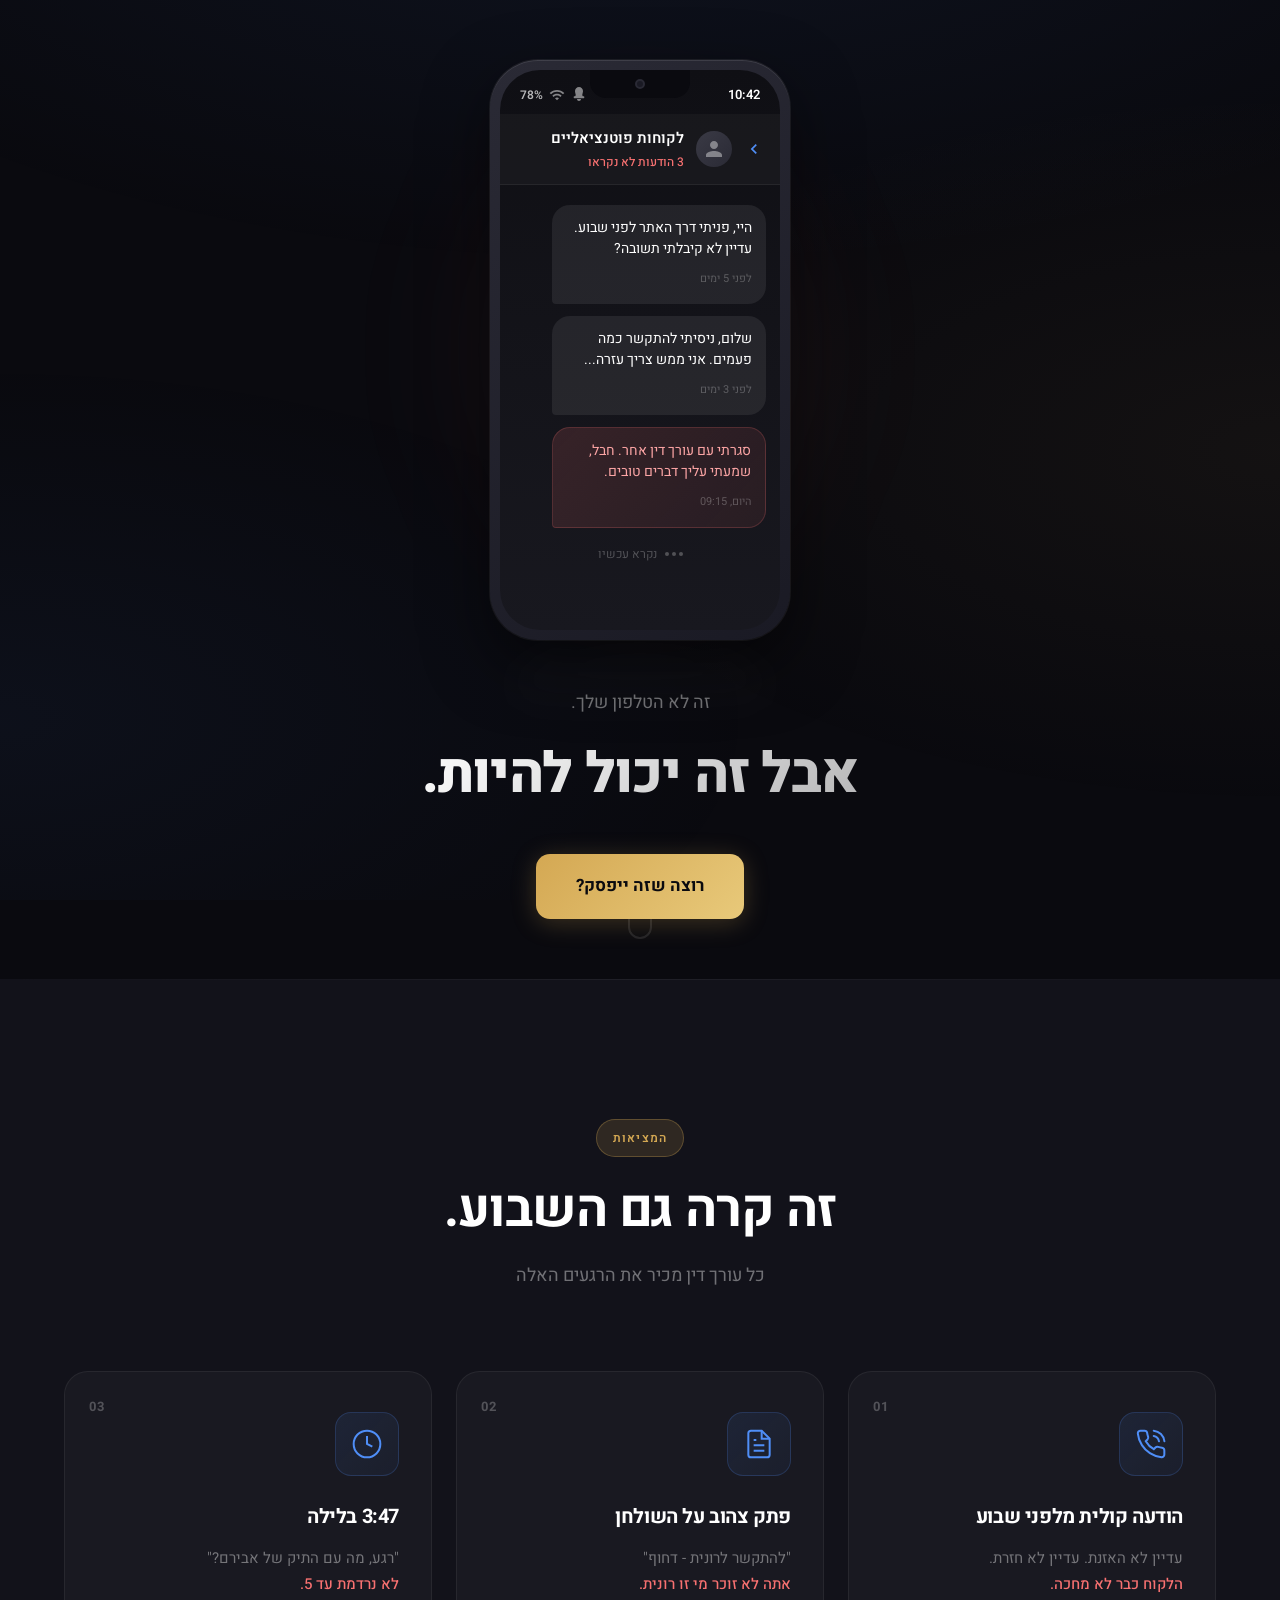
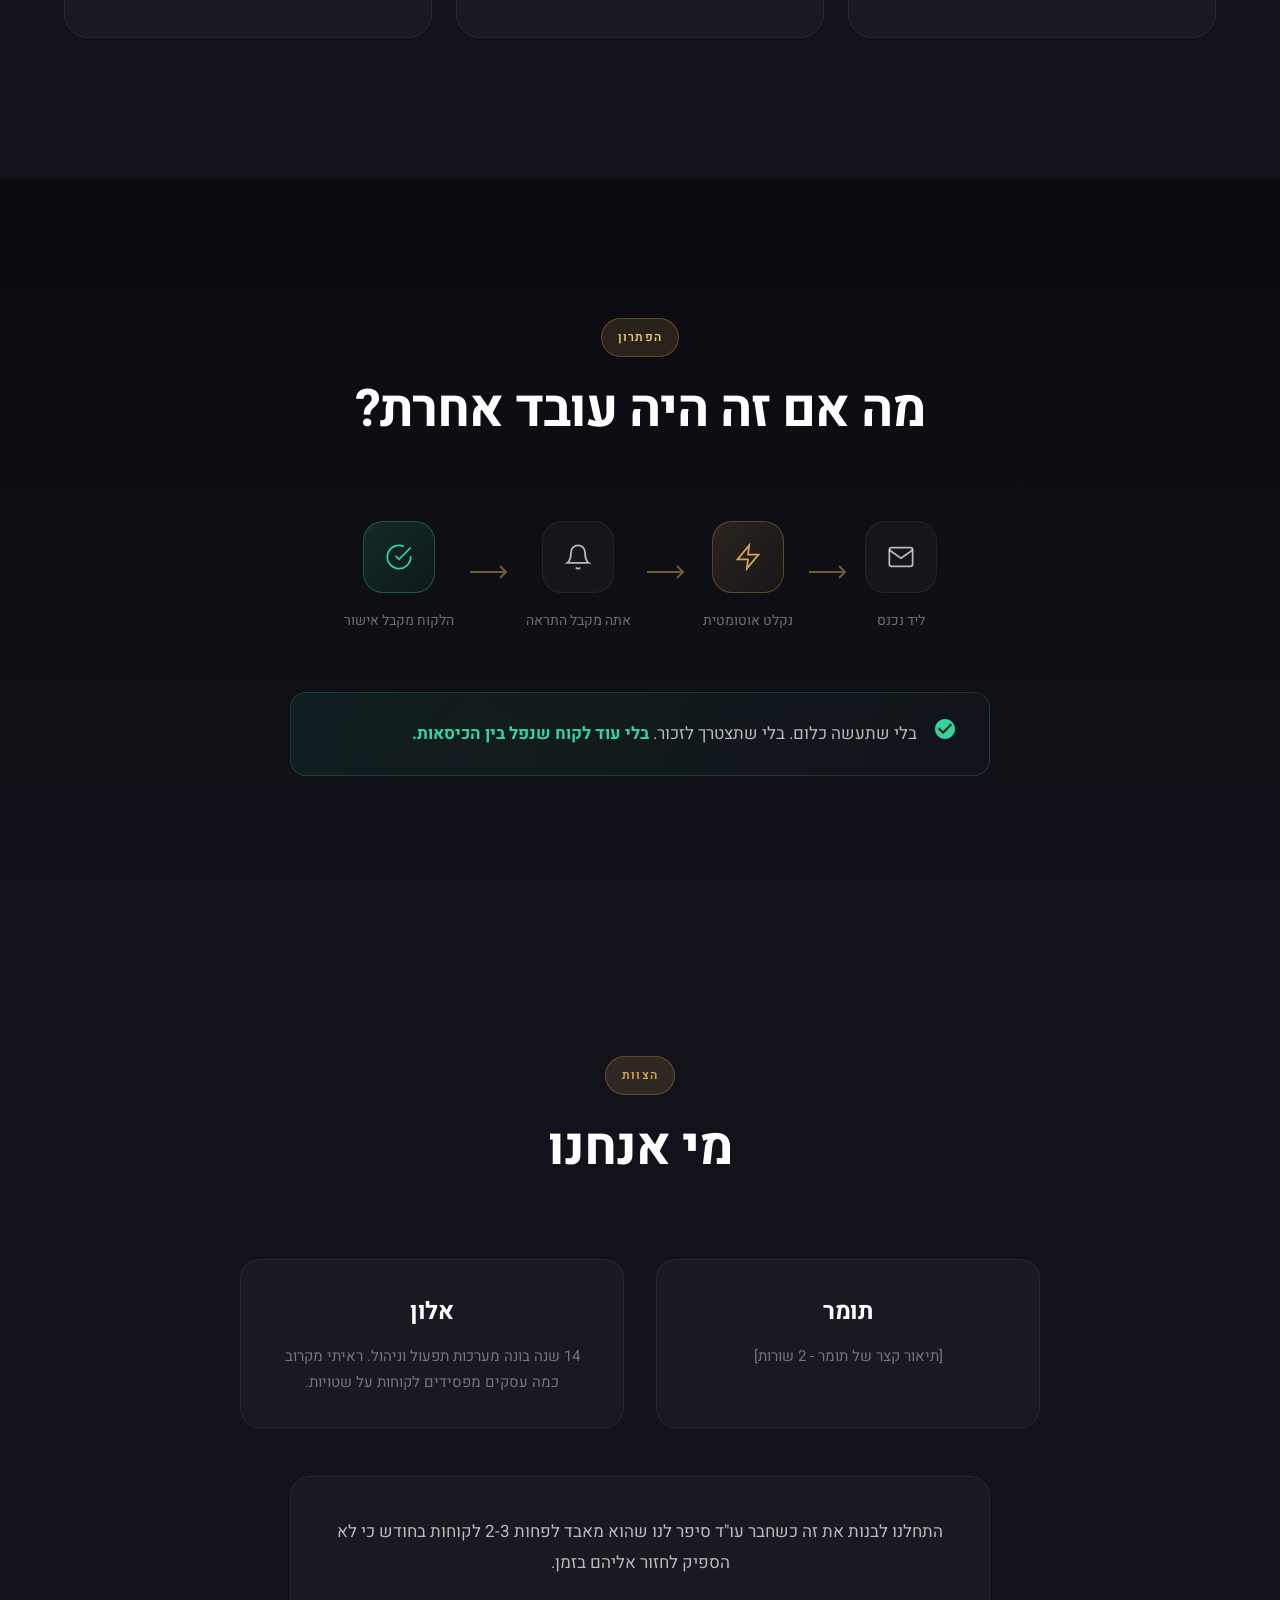
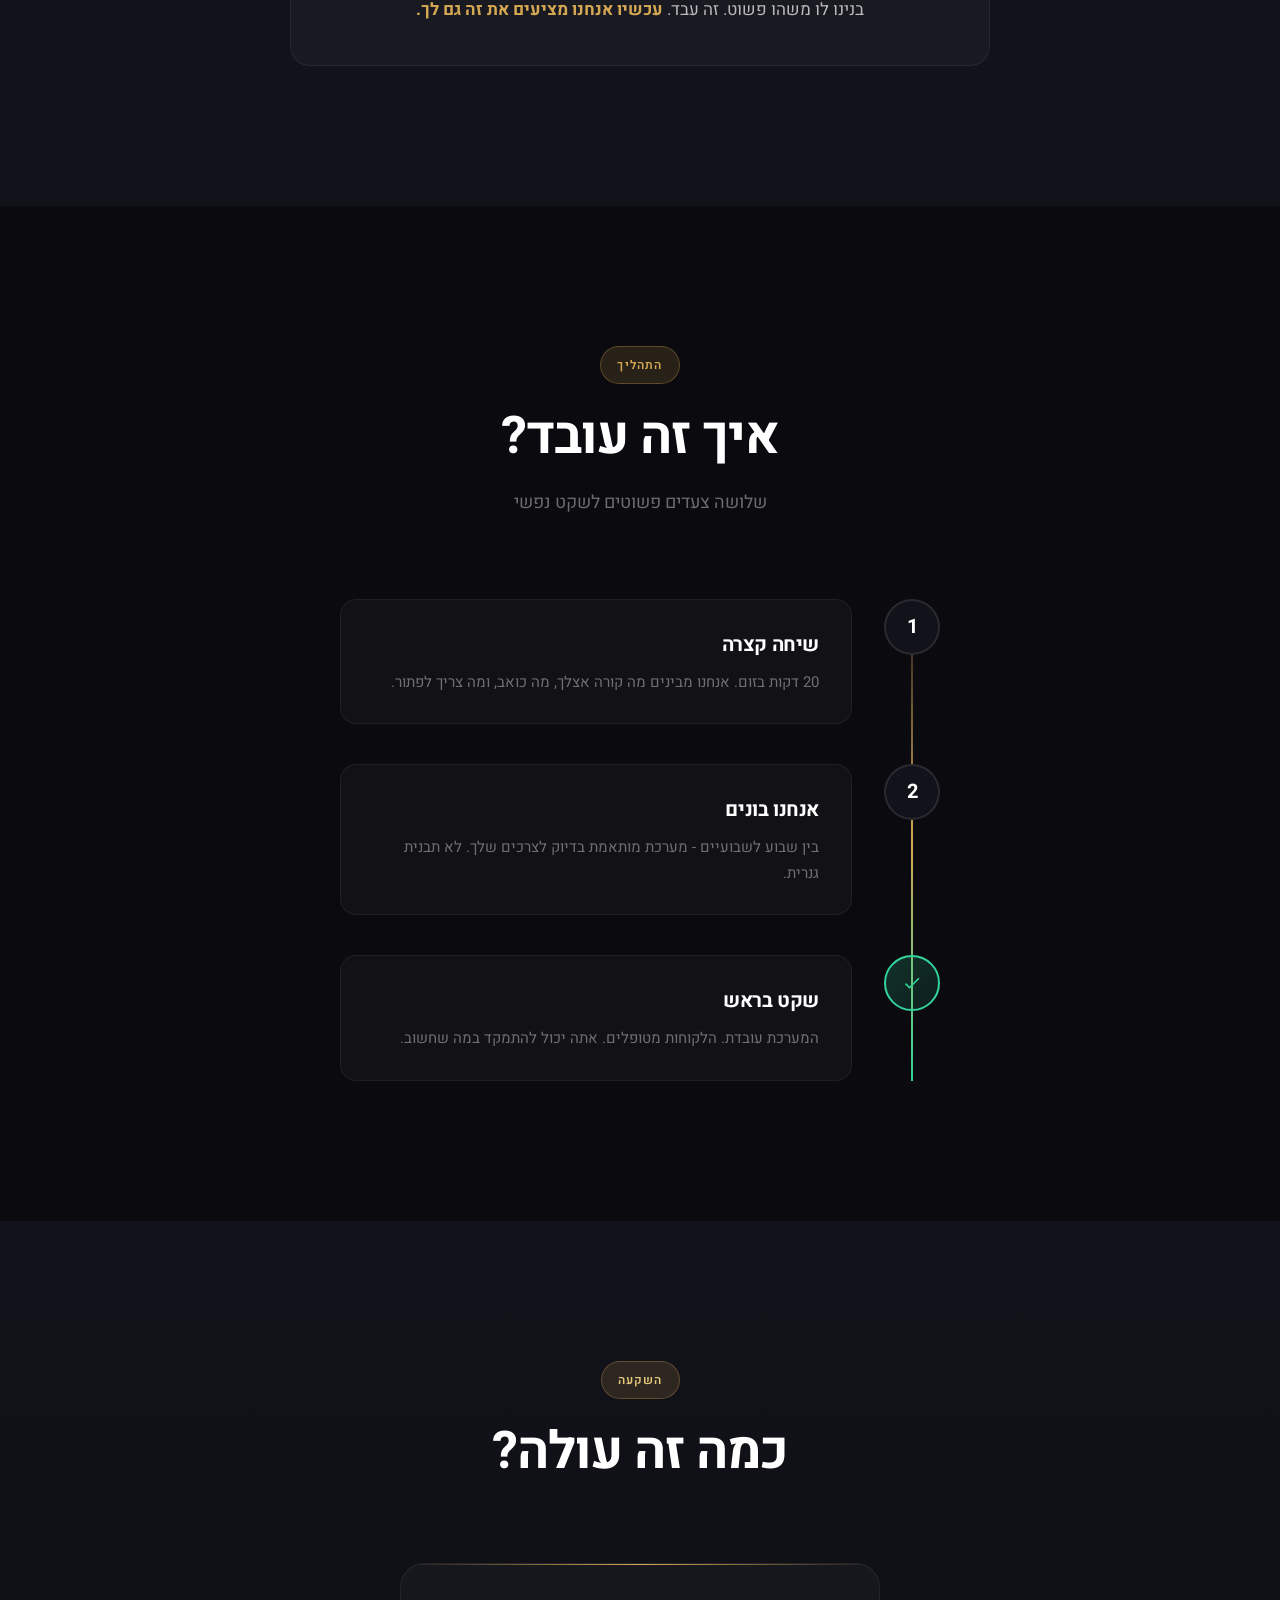
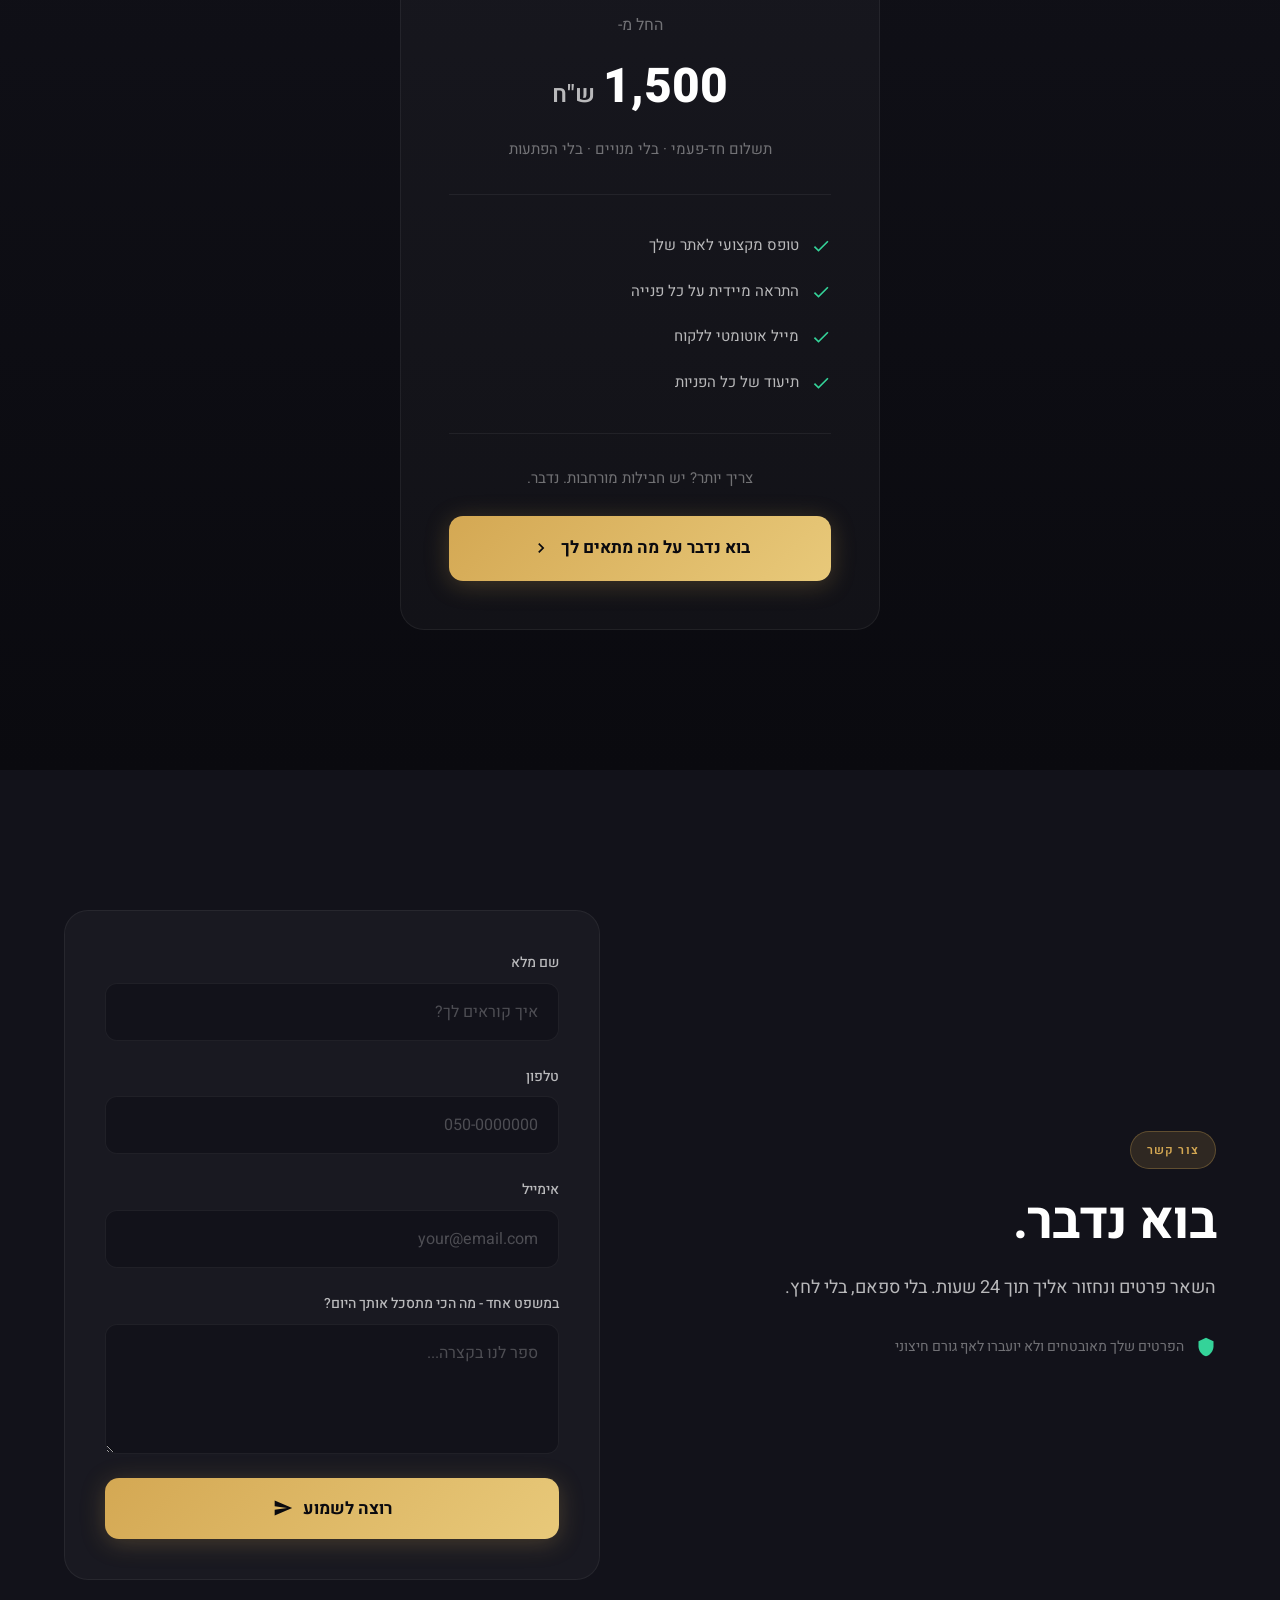
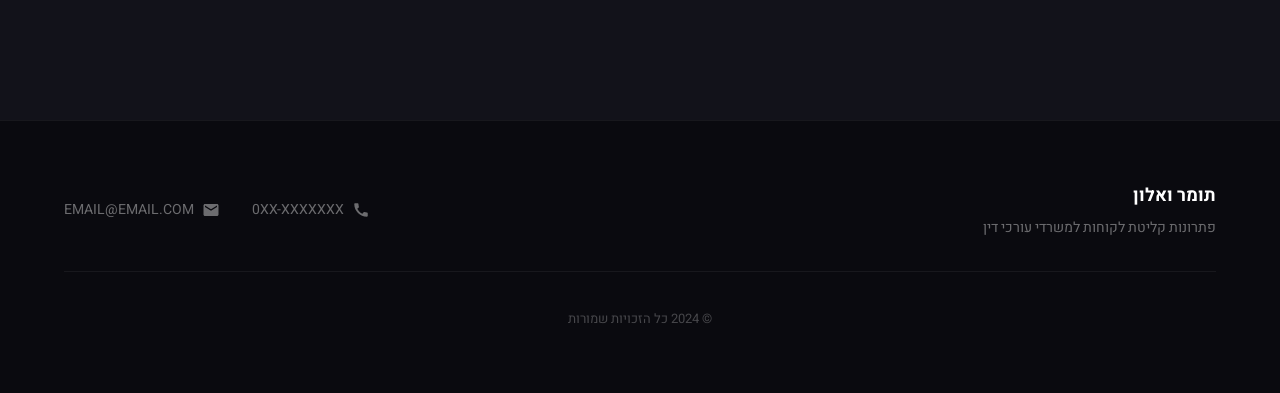
==== commit 8dd26148: "Update landing page: two founders, new pricing, Formspree & Meta Pixel - Update Hero section with si" ====
--- a/index.html
+++ b/index.html
@@ -3,8 +3,8 @@
 <head>
     <meta charset="UTF-8">
     <meta name="viewport" content="width=device-width, initial-scale=1.0">
-    <meta name="description" content="מערכות אוטומציה לעורכי דין - טכנולוגיה שעובדת בשבילך">
-    <title>אלון גרבר | אוטומציה למשרדי עורכי דין</title>
+    <meta name="description" content="פתרונות קליטת לקוחות למשרדי עורכי דין - תומר ואלון">
+    <title>תומר ואלון | פתרונות קליטת לקוחות לעורכי דין</title>
 
     <!-- Google Fonts - Inter + Heebo -->
     <link rel="preconnect" href="https://fonts.googleapis.com">
@@ -12,6 +12,21 @@
     <link href="https://fonts.googleapis.com/css2?family=Heebo:wght@300;400;500;600;700;800;900&family=Inter:wght@400;500;600;700&display=swap" rel="stylesheet">
 
     <link rel="stylesheet" href="styles.css">
+
+    <!-- Meta Pixel Code -->
+    <script>
+    !function(f,b,e,v,n,t,s)
+    {if(f.fbq)return;n=f.fbq=function(){n.callMethod?
+    n.callMethod.apply(n,arguments):n.queue.push(arguments)};
+    if(!f._fbq)f._fbq=n;n.push=n;n.loaded=!0;n.version='2.0';
+    n.queue=[];t=b.createElement(e);t.async=!0;
+    t.src=v;s=b.getElementsByTagName(e)[0];
+    s.parentNode.insertBefore(t,s)}(window, document,'script',
+    'https://connect.facebook.net/en_US/fbevents.js');
+    fbq('init', 'YOUR_PIXEL_ID');
+    fbq('track', 'PageView');
+    </script>
+    <!-- End Meta Pixel Code -->
 </head>
 <body>
     <!-- Ambient Background -->
@@ -86,31 +101,11 @@
                 <div class="phone-reflection"></div>
             </div>
 
-            <!-- Hero Content -->
-            <div class="hero-content">
-                <p class="hero-eyebrow">זה לא הטלפון שלך.</p>
-                <h1 class="hero-title">אבל זה יכול להיות.</h1>
-                <p class="hero-subtitle">כל שנייה שאתה לא עונה, מישהו אחר עונה במקומך.</p>
-
-                <a href="#contact" class="btn-primary">
-                    <span>רוצה לשנות את זה?</span>
-                    <svg width="20" height="20" viewBox="0 0 24 24" fill="currentColor"><path d="M8.59 16.59L13.17 12 8.59 7.41 10 6l6 6-6 6-1.41-1.41z"/></svg>
-                </a>
-
-                <div class="hero-badges">
-                    <div class="badge">
-                        <svg width="16" height="16" viewBox="0 0 24 24" fill="currentColor"><path d="M12 1L3 5v6c0 5.55 3.84 10.74 9 12 5.16-1.26 9-6.45 9-12V5l-9-4zm-2 16l-4-4 1.41-1.41L10 14.17l6.59-6.59L18 9l-8 8z"/></svg>
-                        <span>מאובטח</span>
-                    </div>
-                    <div class="badge">
-                        <svg width="16" height="16" viewBox="0 0 24 24" fill="currentColor"><path d="M11.99 2C6.47 2 2 6.48 2 12s4.47 10 9.99 10C17.52 22 22 17.52 22 12S17.52 2 11.99 2zM12 20c-4.42 0-8-3.58-8-8s3.58-8 8-8 8 3.58 8 8-3.58 8-8 8zm.5-13H11v6l5.25 3.15.75-1.23-4.5-2.67z"/></svg>
-                        <span>ללא התחייבות</span>
-                    </div>
-                    <div class="badge">
-                        <svg width="16" height="16" viewBox="0 0 24 24" fill="currentColor"><path d="M19 3H5c-1.1 0-2 .9-2 2v14c0 1.1.9 2 2 2h14c1.1 0 2-.9 2-2V5c0-1.1-.9-2-2-2zm-5 14H7v-2h7v2zm3-4H7v-2h10v2zm0-4H7V7h10v2z"/></svg>
-                        <span>משתלב עם המערכות שלך</span>
-                    </div>
-                </div>
+            <!-- Hero Text -->
+            <div class="hero-text">
+                <p class="hero-small">זה לא הטלפון שלך.</p>
+                <h1 class="hero-headline">אבל זה יכול להיות.</h1>
+                <a href="#contact" class="cta-button">רוצה שזה ייפסק?</a>
             </div>
         </div>
 
@@ -252,68 +247,29 @@
         </div>
     </section>
 
-    <!-- About Section -->
+    <!-- About Section - Who We Are -->
     <section class="about-section" id="about">
         <div class="container">
-            <div class="about-grid">
-                <div class="about-content">
-                    <span class="section-tag">למה אני</span>
-                    <h2 class="section-title align-right">לא סוכנות.<br>לא פלטפורמה.<br><span class="gradient-text">בן אדם אחד.</span></h2>
-
-                    <p class="about-text">אני בונה דברים שעובדים. לא מוכר חלומות ולא מבטיח את הירח. בניתי מערכות אוטומציה במשך 14 שנה - עכשיו אני בונה את זה למשרדי עורכי דין.</p>
-
-                    <div class="stats-row">
-                        <div class="stat-item">
-                            <span class="stat-value">14</span>
-                            <span class="stat-label">שנות ניסיון</span>
-                        </div>
-                        <div class="stat-divider"></div>
-                        <div class="stat-item">
-                            <span class="stat-value">200K</span>
-                            <span class="stat-label">₪ נחסכו בשנה</span>
-                        </div>
-                    </div>
-                </div>
-
-                <div class="about-features">
-                    <div class="feature-card">
-                        <div class="feature-icon">
-                            <svg width="24" height="24" viewBox="0 0 24 24" fill="none" stroke="currentColor" stroke-width="1.5">
-                                <rect x="3" y="11" width="18" height="11" rx="2" ry="2"/>
-                                <path d="M7 11V7a5 5 0 0 1 10 0v4"/>
-                            </svg>
-                        </div>
-                        <div class="feature-content">
-                            <h4>בלי מנוי חודשי</h4>
-                            <p>תשלום חד-פעמי. הקוד שלך לנצח.</p>
-                        </div>
-                    </div>
-
-                    <div class="feature-card">
-                        <div class="feature-icon">
-                            <svg width="24" height="24" viewBox="0 0 24 24" fill="none" stroke="currentColor" stroke-width="1.5">
-                                <path d="M12 22s8-4 8-10V5l-8-3-8 3v7c0 6 8 10 8 10z"/>
-                            </svg>
-                        </div>
-                        <div class="feature-content">
-                            <h4>בלי תלות</h4>
-                            <p>לא תלוי בפלטפורמה שתיסגר מחר.</p>
-                        </div>
-                    </div>
-
-                    <div class="feature-card">
-                        <div class="feature-icon">
-                            <svg width="24" height="24" viewBox="0 0 24 24" fill="none" stroke="currentColor" stroke-width="1.5">
-                                <polyline points="16 18 22 12 16 6"/>
-                                <polyline points="8 6 2 12 8 18"/>
-                            </svg>
-                        </div>
-                        <div class="feature-content">
-                            <h4>קוד נקי</h4>
-                            <p>פשוט, מתועד, ושלך לגמרי.</p>
-                        </div>
-                    </div>
-                </div>
+            <div class="section-header">
+                <span class="section-tag">הצוות</span>
+                <h2 class="section-title">מי אנחנו</h2>
+            </div>
+
+            <div class="founders-grid">
+                <div class="founder-card">
+                    <h3 class="founder-name">תומר</h3>
+                    <p class="founder-desc">[תיאור קצר של תומר - 2 שורות]</p>
+                </div>
+
+                <div class="founder-card">
+                    <h3 class="founder-name">אלון</h3>
+                    <p class="founder-desc">14 שנה בונה מערכות תפעול וניהול. ראיתי מקרוב כמה עסקים מפסידים לקוחות על שטויות.</p>
+                </div>
+            </div>
+
+            <div class="about-story">
+                <p>התחלנו לבנות את זה כשחבר עו"ד סיפר לנו שהוא מאבד לפחות 2-3 לקוחות בחודש כי לא הספיק לחזור אליהם בזמן.</p>
+                <p>בנינו לו משהו פשוט. זה עבד. <strong>עכשיו אנחנו מציעים את זה גם לך.</strong></p>
             </div>
         </div>
     </section>
@@ -334,7 +290,7 @@
                     </div>
                     <div class="timeline-card">
                         <h3>שיחה קצרה</h3>
-                        <p>20 דקות בזום. אני מבין מה קורה אצלך, מה כואב, ומה צריך לפתור.</p>
+                        <p>20 דקות בזום. אנחנו מבינים מה קורה אצלך, מה כואב, ומה צריך לפתור.</p>
                     </div>
                 </div>
 
@@ -343,7 +299,7 @@
                         <span>2</span>
                     </div>
                     <div class="timeline-card">
-                        <h3>אני בונה</h3>
+                        <h3>אנחנו בונים</h3>
                         <p>בין שבוע לשבועיים - מערכת מותאמת בדיוק לצרכים שלך. לא תבנית גנרית.</p>
                     </div>
                 </div>
@@ -371,32 +327,34 @@
 
             <div class="pricing-card">
                 <div class="pricing-header">
-                    <span class="pricing-label">תשלום חד-פעמי</span>
+                    <p class="price-starting">החל מ-</p>
                     <div class="pricing-amount">
-                        <span class="price">4,500 - 12,000</span>
-                        <span class="currency">₪</span>
-                    </div>
-                    <p class="pricing-note">תלוי בהיקף ובמורכבות</p>
+                        <span class="price">1,500</span>
+                        <span class="currency">ש"ח</span>
+                    </div>
+                    <p class="pricing-note">תשלום חד-פעמי · בלי מנויים · בלי הפתעות</p>
                 </div>
 
                 <div class="pricing-features">
                     <div class="pricing-feature">
                         <svg width="20" height="20" viewBox="0 0 24 24" fill="currentColor"><path d="M9 16.17L4.83 12l-1.42 1.41L9 19 21 7l-1.41-1.41z"/></svg>
-                        <span>ללא מנוי חודשי</span>
+                        <span>טופס מקצועי לאתר שלך</span>
                     </div>
                     <div class="pricing-feature">
                         <svg width="20" height="20" viewBox="0 0 24 24" fill="currentColor"><path d="M9 16.17L4.83 12l-1.42 1.41L9 19 21 7l-1.41-1.41z"/></svg>
-                        <span>ללא עלויות נסתרות</span>
+                        <span>התראה מיידית על כל פנייה</span>
                     </div>
                     <div class="pricing-feature">
                         <svg width="20" height="20" viewBox="0 0 24 24" fill="currentColor"><path d="M9 16.17L4.83 12l-1.42 1.41L9 19 21 7l-1.41-1.41z"/></svg>
-                        <span>הקוד שלך לנצח</span>
+                        <span>מייל אוטומטי ללקוח</span>
                     </div>
                     <div class="pricing-feature">
                         <svg width="20" height="20" viewBox="0 0 24 24" fill="currentColor"><path d="M9 16.17L4.83 12l-1.42 1.41L9 19 21 7l-1.41-1.41z"/></svg>
-                        <span>תמיכה 30 יום אחרי ההשקה</span>
-                    </div>
-                </div>
+                        <span>תיעוד של כל הפניות</span>
+                    </div>
+                </div>
+
+                <p class="price-more">צריך יותר? יש חבילות מורחבות. נדבר.</p>
 
                 <a href="#contact" class="btn-primary full-width">
                     <span>בוא נדבר על מה מתאים לך</span>
@@ -413,7 +371,7 @@
                 <div class="contact-content">
                     <span class="section-tag">צור קשר</span>
                     <h2 class="section-title align-right">בוא נדבר.</h2>
-                    <p class="contact-text">השאר פרטים ואחזור אליך תוך 24 שעות. בלי ספאם, בלי לחץ.</p>
+                    <p class="contact-text">השאר פרטים ונחזור אליך תוך 24 שעות. בלי ספאם, בלי לחץ.</p>
 
                     <div class="contact-promise">
                         <svg width="20" height="20" viewBox="0 0 24 24" fill="currentColor"><path d="M12 1L3 5v6c0 5.55 3.84 10.74 9 12 5.16-1.26 9-6.45 9-12V5l-9-4z"/></svg>
@@ -422,7 +380,7 @@
                 </div>
 
                 <div class="contact-form-wrapper">
-                    <form class="contact-form" id="contact-form" action="thank-you.html" method="GET">
+                    <form class="contact-form" id="contact-form" action="https://formspree.io/f/YOUR_FORM_ID" method="POST">
                         <div class="form-group">
                             <label for="name">שם מלא</label>
                             <input type="text" id="name" name="name" placeholder="איך קוראים לך?" required>
@@ -432,8 +390,12 @@
                             <input type="tel" id="phone" name="phone" placeholder="050-0000000" required>
                         </div>
                         <div class="form-group">
-                            <label for="frustration">מה הכי מתסכל אותך היום?</label>
-                            <textarea id="frustration" name="frustration" placeholder="ספר לי בקצרה..." rows="4"></textarea>
+                            <label for="email">אימייל</label>
+                            <input type="email" id="email" name="email" placeholder="your@email.com" required>
+                        </div>
+                        <div class="form-group">
+                            <label for="message">במשפט אחד - מה הכי מתסכל אותך היום?</label>
+                            <textarea id="message" name="message" placeholder="ספר לנו בקצרה..." rows="4"></textarea>
                         </div>
                         <button type="submit" class="btn-submit">
                             <span>רוצה לשמוע</span>
@@ -450,17 +412,17 @@
         <div class="container">
             <div class="footer-content">
                 <div class="footer-brand">
-                    <span class="footer-name">אלון גרבר</span>
-                    <span class="footer-tagline">אוטומציה למשרדי עורכי דין</span>
+                    <span class="footer-name">תומר ואלון</span>
+                    <span class="footer-tagline">פתרונות קליטת לקוחות למשרדי עורכי דין</span>
                 </div>
                 <div class="footer-links">
-                    <a href="tel:+972000000000">
+                    <a href="tel:+972XXXXXXXXX">
                         <svg width="18" height="18" viewBox="0 0 24 24" fill="currentColor"><path d="M20.01 15.38c-1.23 0-2.42-.2-3.53-.56-.35-.12-.74-.03-1.01.24l-1.57 1.97c-2.83-1.35-5.48-3.9-6.89-6.83l1.95-1.66c.27-.28.35-.67.24-1.02-.37-1.11-.56-2.3-.56-3.53 0-.54-.45-.99-.99-.99H4.19C3.65 3 3 3.24 3 3.99 3 13.28 10.73 21 20.01 21c.71 0 .99-.63.99-1.18v-3.45c0-.54-.45-.99-.99-.99z"/></svg>
-                        <span>טלפון</span>
+                        <span>0XX-XXXXXXX</span>
                     </a>
-                    <a href="mailto:alon@example.com">
+                    <a href="mailto:EMAIL@EMAIL.COM">
                         <svg width="18" height="18" viewBox="0 0 24 24" fill="currentColor"><path d="M20 4H4c-1.1 0-1.99.9-1.99 2L2 18c0 1.1.9 2 2 2h16c1.1 0 2-.9 2-2V6c0-1.1-.9-2-2-2zm0 4l-8 5-8-5V6l8 5 8-5v2z"/></svg>
-                        <span>מייל</span>
+                        <span>EMAIL@EMAIL.COM</span>
                     </a>
                 </div>
             </div>
@@ -477,5 +439,11 @@
     </a>
 
     <script src="script.js"></script>
+    <script>
+        // Meta Pixel Lead tracking on form submit
+        document.querySelector('form').addEventListener('submit', function() {
+            fbq('track', 'Lead');
+        });
+    </script>
 </body>
 </html>
--- a/styles.css
+++ b/styles.css
@@ -470,6 +470,55 @@
     transform: translateX(-4px);
 }
 
+/* Hero Text (New simplified version) */
+.hero-text {
+    text-align: center;
+    max-width: 600px;
+    opacity: 0;
+    animation: fadeInUp 0.8s ease forwards;
+    animation-delay: 4.2s;
+}
+
+.hero-small {
+    font-size: 18px;
+    color: var(--text-tertiary);
+    margin-bottom: 8px;
+    font-weight: 400;
+}
+
+.hero-headline {
+    font-size: clamp(36px, 7vw, 56px);
+    font-weight: 800;
+    margin-bottom: 32px;
+    background: linear-gradient(135deg, var(--text-primary) 0%, var(--text-secondary) 100%);
+    -webkit-background-clip: text;
+    -webkit-text-fill-color: transparent;
+    background-clip: text;
+}
+
+.cta-button {
+    display: inline-flex;
+    align-items: center;
+    justify-content: center;
+    gap: 10px;
+    background: linear-gradient(135deg, var(--accent-gold) 0%, var(--accent-gold-light) 100%);
+    color: var(--bg-primary);
+    font-size: 17px;
+    font-weight: 700;
+    padding: 18px 40px;
+    border-radius: 14px;
+    text-decoration: none;
+    transition: all var(--transition-base);
+    box-shadow: 0 4px 24px rgba(212, 168, 83, 0.25);
+    border: none;
+    cursor: pointer;
+}
+
+.cta-button:hover {
+    transform: translateY(-2px);
+    box-shadow: 0 8px 40px rgba(212, 168, 83, 0.35);
+}
+
 /* Hero Badges */
 .hero-badges {
     display: flex;
@@ -742,6 +791,70 @@
     color: var(--text-secondary);
     margin-bottom: 40px;
     line-height: 1.8;
+}
+
+/* Founders Grid (Who We Are section) */
+.founders-grid {
+    display: grid;
+    grid-template-columns: repeat(2, 1fr);
+    gap: 32px;
+    max-width: 800px;
+    margin: 0 auto 48px;
+}
+
+.founder-card {
+    background: var(--bg-card);
+    border: 1px solid var(--border-subtle);
+    border-radius: 20px;
+    padding: 32px;
+    text-align: center;
+    transition: all var(--transition-base);
+}
+
+.founder-card:hover {
+    background: var(--bg-card-hover);
+    border-color: var(--border-light);
+    transform: translateY(-4px);
+}
+
+.founder-name {
+    font-size: 24px;
+    font-weight: 700;
+    color: var(--text-primary);
+    margin-bottom: 12px;
+}
+
+.founder-desc {
+    font-size: 15px;
+    color: var(--text-tertiary);
+    line-height: 1.7;
+    margin: 0;
+}
+
+/* About Story */
+.about-story {
+    max-width: 700px;
+    margin: 0 auto;
+    text-align: center;
+    background: var(--bg-card);
+    border: 1px solid var(--border-subtle);
+    border-radius: 20px;
+    padding: 40px;
+}
+
+.about-story p {
+    font-size: 17px;
+    color: var(--text-secondary);
+    line-height: 1.8;
+    margin-bottom: 16px;
+}
+
+.about-story p:last-child {
+    margin-bottom: 0;
+}
+
+.about-story strong {
+    color: var(--accent-gold);
 }
 
 .stats-row {
@@ -971,6 +1084,19 @@
 .pricing-note {
     font-size: 15px;
     color: var(--text-tertiary);
+}
+
+.price-starting {
+    font-size: 16px;
+    color: var(--text-tertiary);
+    margin-bottom: 8px;
+}
+
+.price-more {
+    font-size: 15px;
+    color: var(--text-tertiary);
+    text-align: center;
+    margin-bottom: 24px;
 }
 
 .pricing-features {
@@ -1265,6 +1391,10 @@
     .stats-row {
         justify-content: center;
     }
+
+    .founders-grid {
+        max-width: 600px;
+    }
 }
 
 @media (max-width: 768px) {
@@ -1307,6 +1437,19 @@
 
     .scroll-indicator {
         display: none;
+    }
+
+    .founders-grid {
+        grid-template-columns: 1fr;
+        gap: 24px;
+    }
+
+    .founder-card {
+        padding: 28px;
+    }
+
+    .about-story {
+        padding: 28px;
     }
 
     .flow-container {
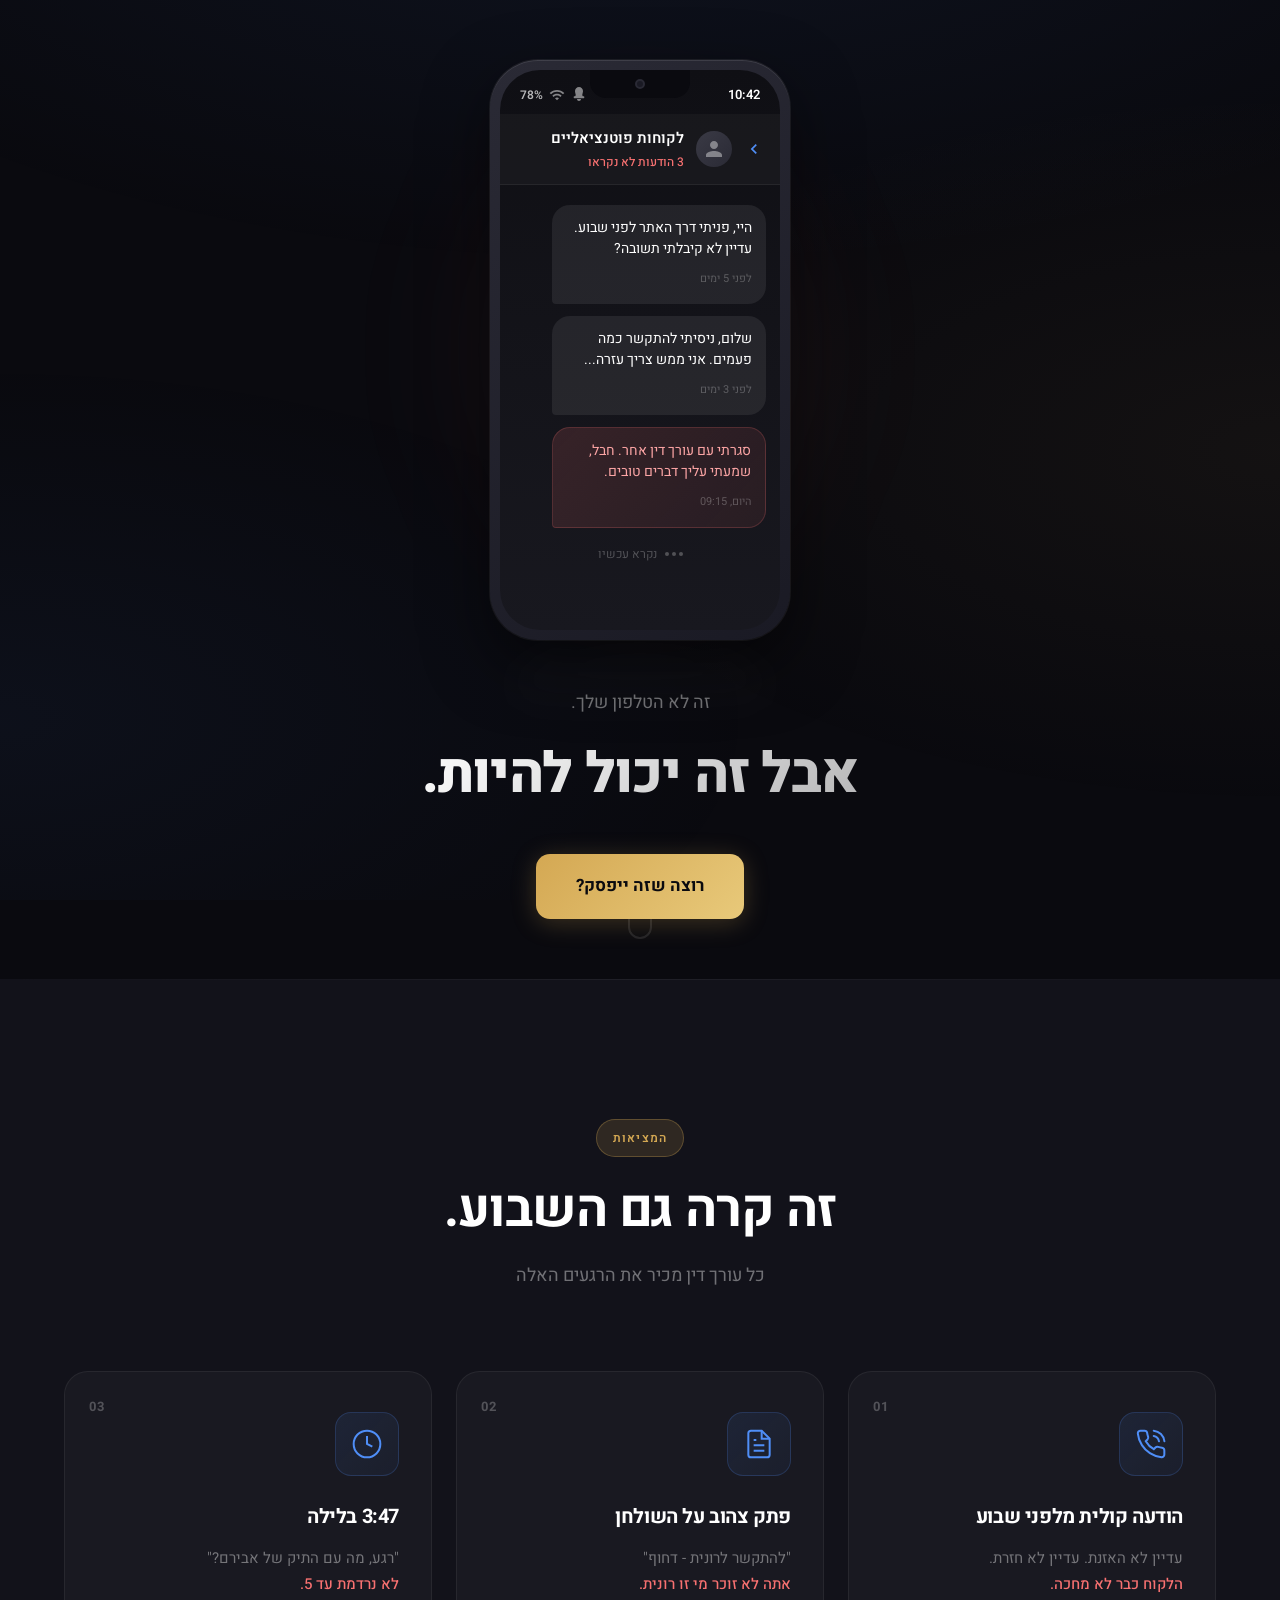
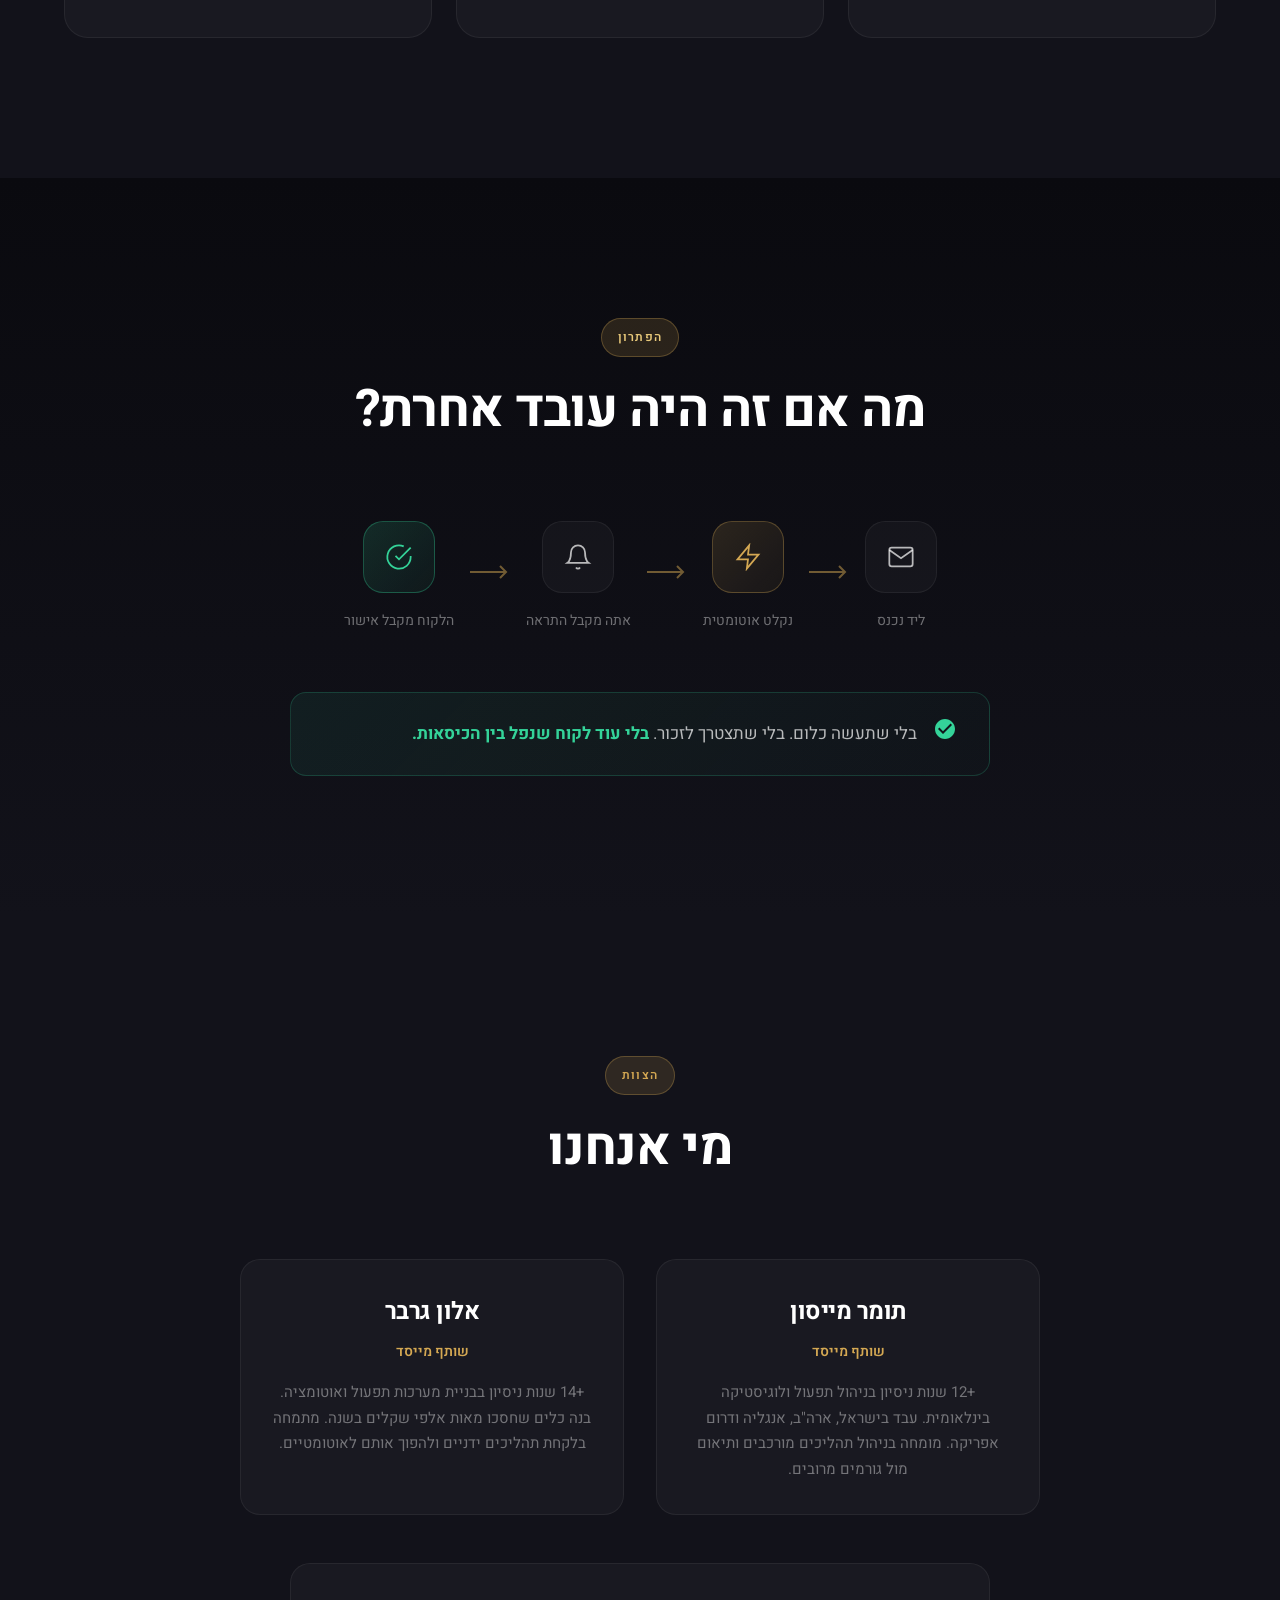
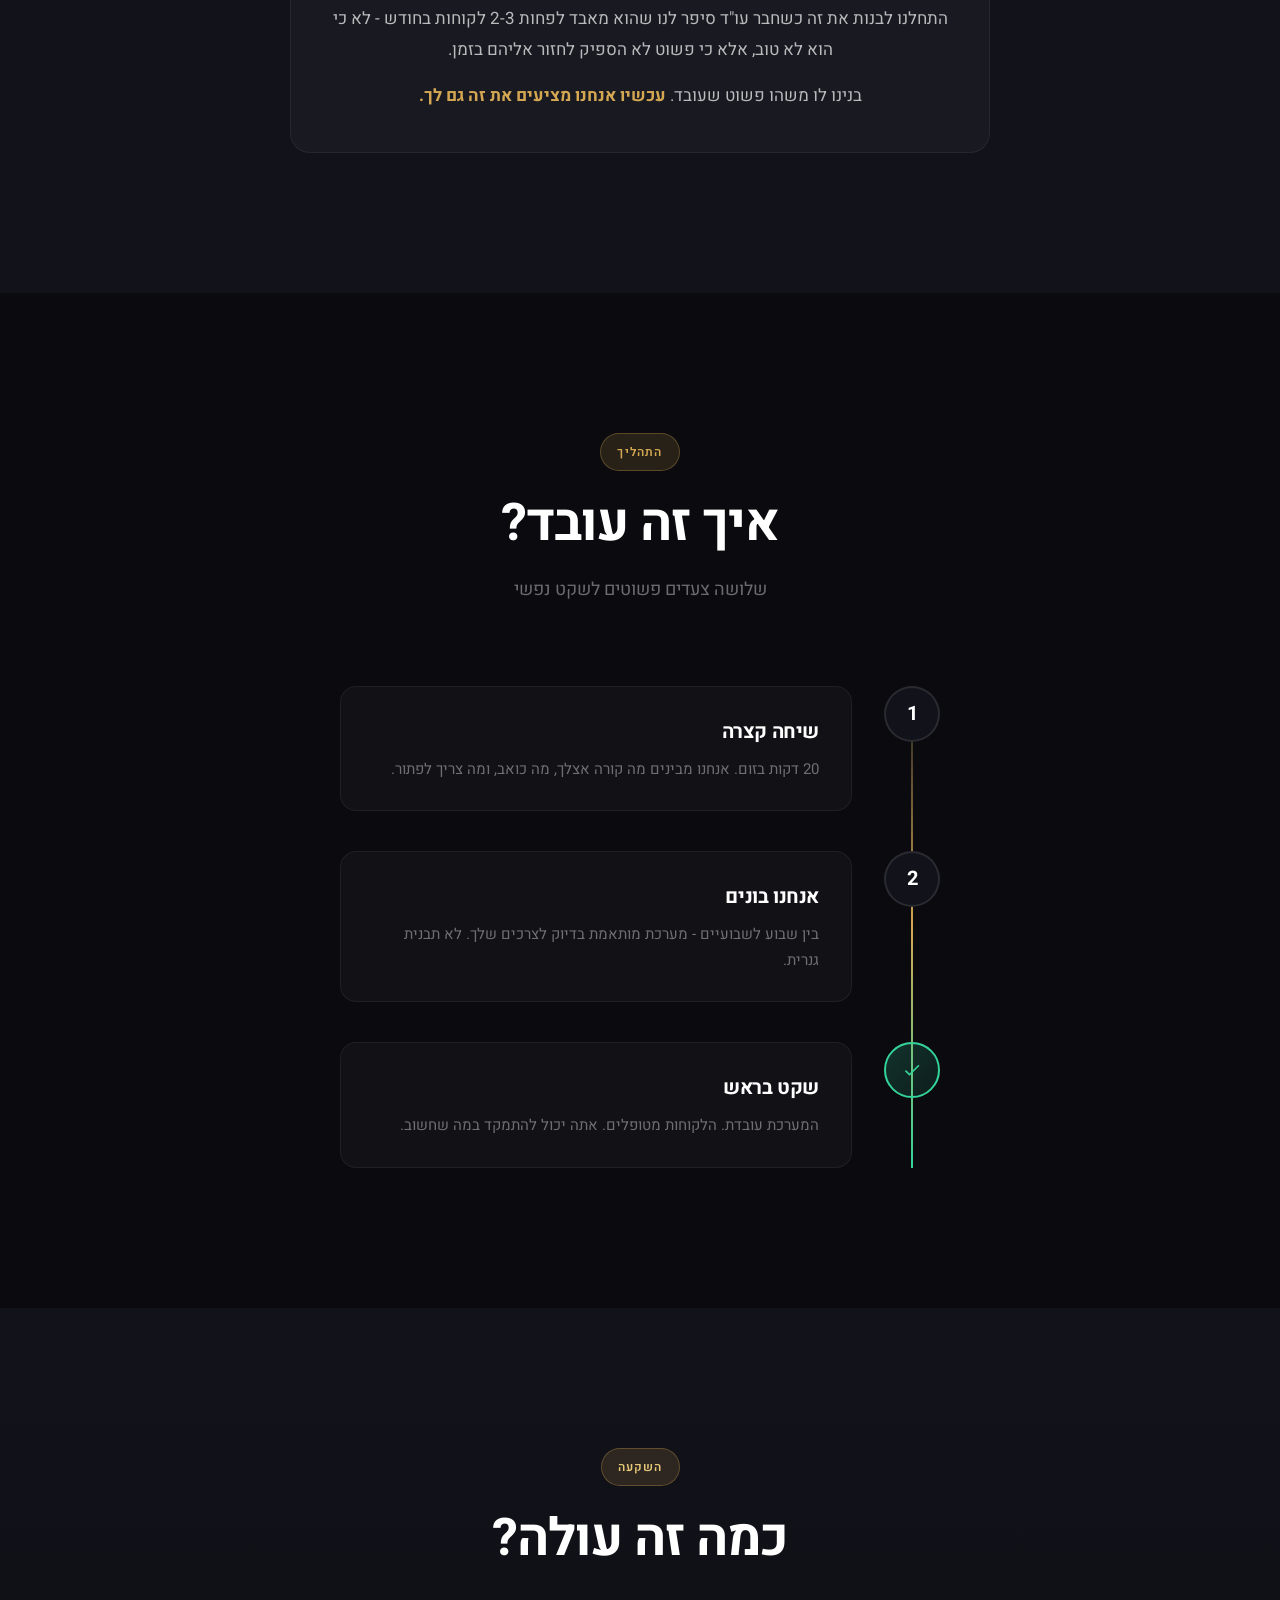
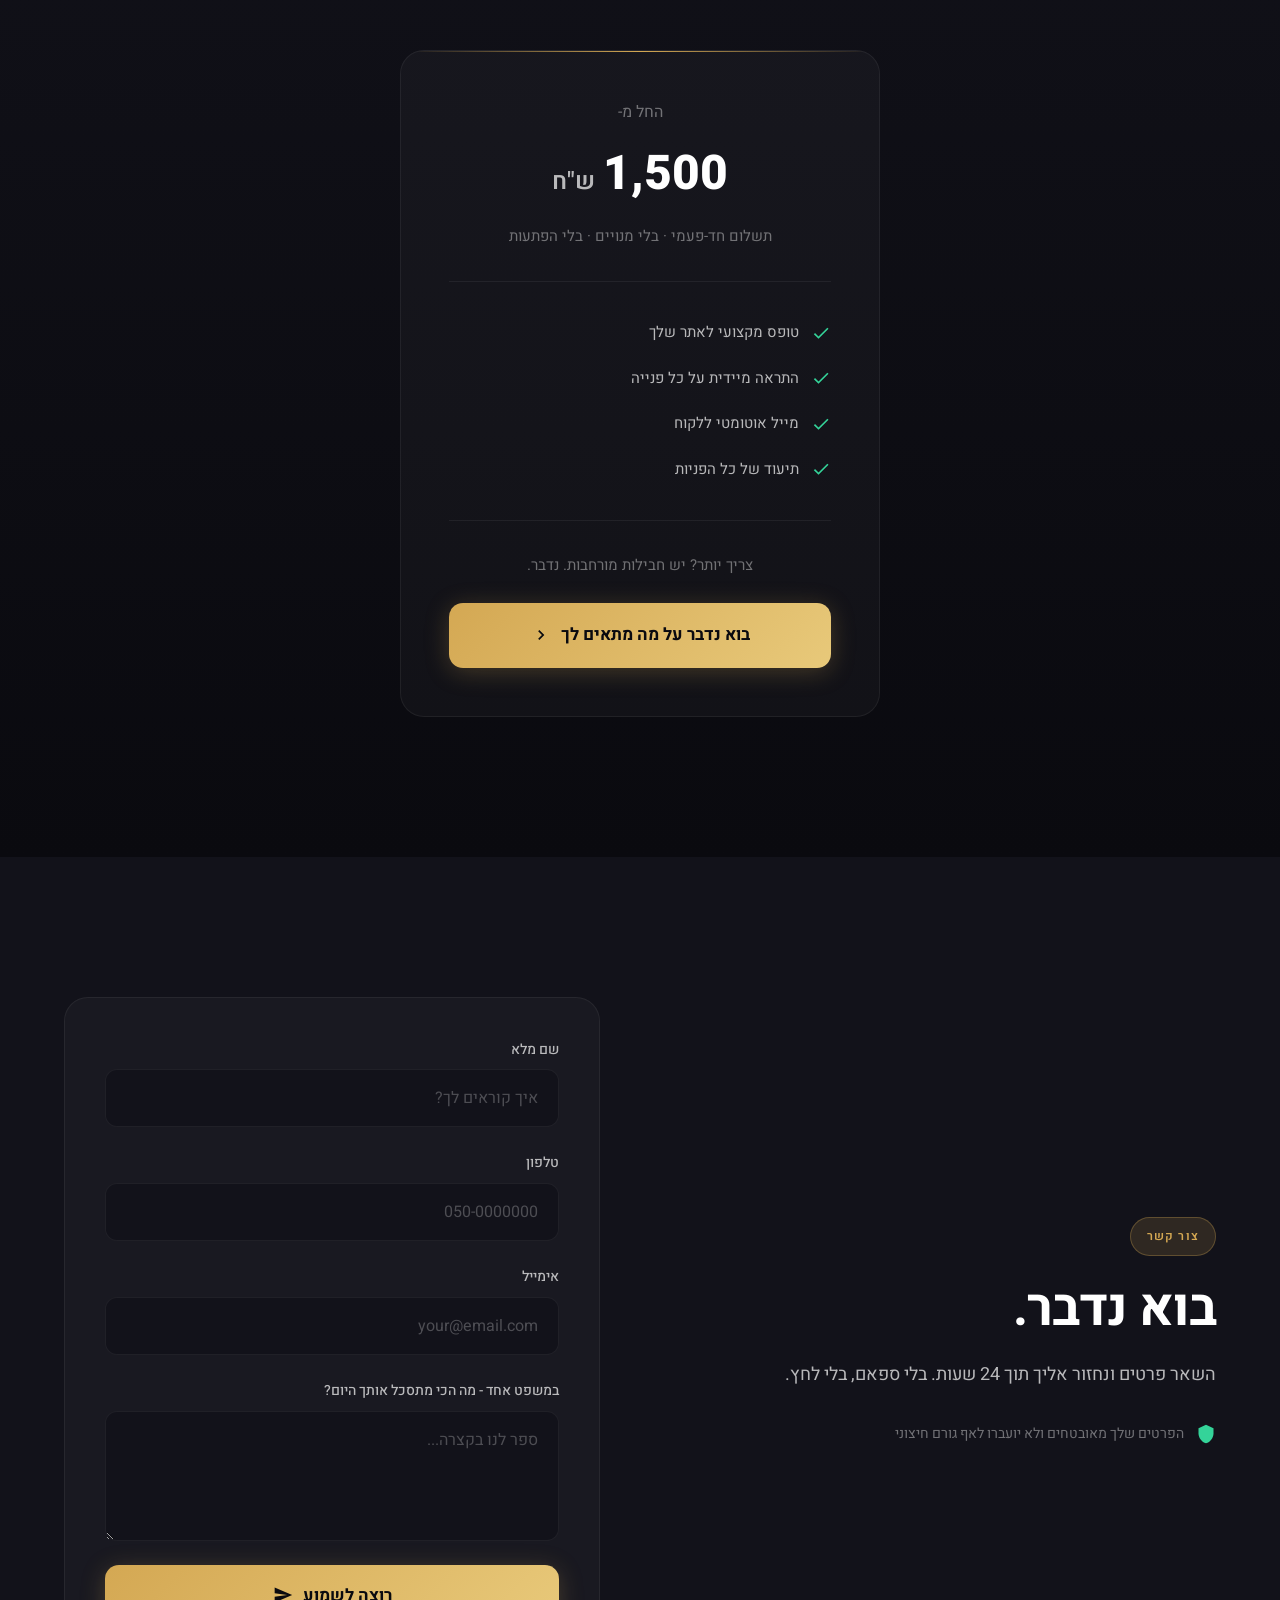
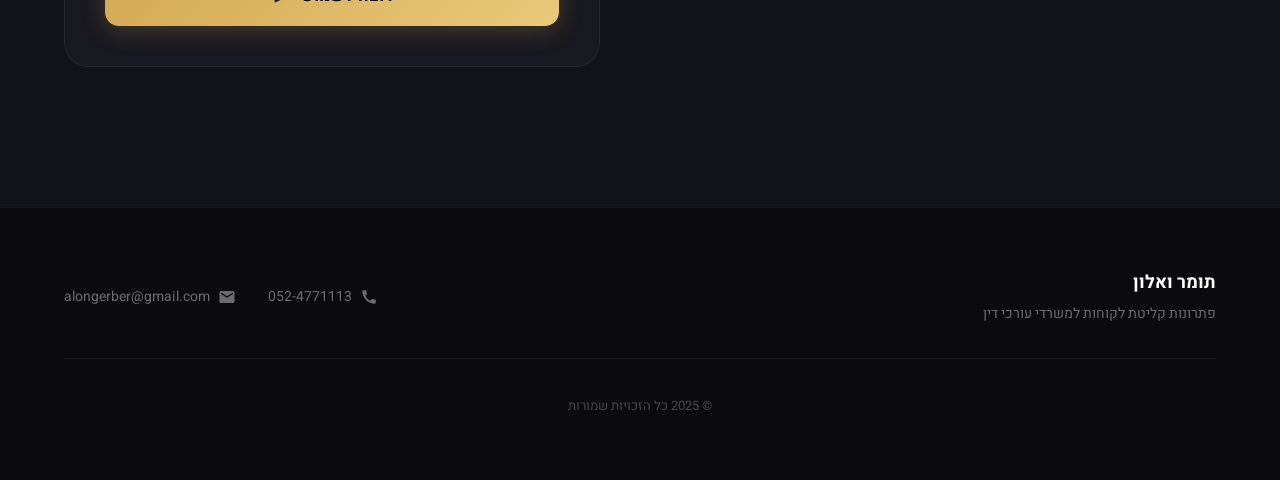
==== commit c3b542a1: "Complete landing page update with founders bios, real contact info & Formspree - Add full bios for T" ====
--- a/index.html
+++ b/index.html
@@ -257,19 +257,21 @@
 
             <div class="founders-grid">
                 <div class="founder-card">
-                    <h3 class="founder-name">תומר</h3>
-                    <p class="founder-desc">[תיאור קצר של תומר - 2 שורות]</p>
+                    <h3 class="founder-name">תומר מייסון</h3>
+                    <p class="founder-role">שותף מייסד</p>
+                    <p class="founder-desc">+12 שנות ניסיון בניהול תפעול ולוגיסטיקה בינלאומית. עבד בישראל, ארה"ב, אנגליה ודרום אפריקה. מומחה בניהול תהליכים מורכבים ותיאום מול גורמים מרובים.</p>
                 </div>
 
                 <div class="founder-card">
-                    <h3 class="founder-name">אלון</h3>
-                    <p class="founder-desc">14 שנה בונה מערכות תפעול וניהול. ראיתי מקרוב כמה עסקים מפסידים לקוחות על שטויות.</p>
+                    <h3 class="founder-name">אלון גרבר</h3>
+                    <p class="founder-role">שותף מייסד</p>
+                    <p class="founder-desc">+14 שנות ניסיון בבניית מערכות תפעול ואוטומציה. בנה כלים שחסכו מאות אלפי שקלים בשנה. מתמחה בלקחת תהליכים ידניים ולהפוך אותם לאוטומטיים.</p>
                 </div>
             </div>
 
             <div class="about-story">
-                <p>התחלנו לבנות את זה כשחבר עו"ד סיפר לנו שהוא מאבד לפחות 2-3 לקוחות בחודש כי לא הספיק לחזור אליהם בזמן.</p>
-                <p>בנינו לו משהו פשוט. זה עבד. <strong>עכשיו אנחנו מציעים את זה גם לך.</strong></p>
+                <p>התחלנו לבנות את זה כשחבר עו"ד סיפר לנו שהוא מאבד לפחות 2-3 לקוחות בחודש - לא כי הוא לא טוב, אלא כי פשוט לא הספיק לחזור אליהם בזמן.</p>
+                <p>בנינו לו משהו פשוט שעובד. <strong>עכשיו אנחנו מציעים את זה גם לך.</strong></p>
             </div>
         </div>
     </section>
@@ -380,7 +382,7 @@
                 </div>
 
                 <div class="contact-form-wrapper">
-                    <form class="contact-form" id="contact-form" action="https://formspree.io/f/YOUR_FORM_ID" method="POST">
+                    <form class="contact-form" id="contact-form" action="https://formspree.io/f/xrezzvrw" method="POST">
                         <div class="form-group">
                             <label for="name">שם מלא</label>
                             <input type="text" id="name" name="name" placeholder="איך קוראים לך?" required>
@@ -416,26 +418,26 @@
                     <span class="footer-tagline">פתרונות קליטת לקוחות למשרדי עורכי דין</span>
                 </div>
                 <div class="footer-links">
-                    <a href="tel:+972XXXXXXXXX">
+                    <a href="tel:+972524771113">
                         <svg width="18" height="18" viewBox="0 0 24 24" fill="currentColor"><path d="M20.01 15.38c-1.23 0-2.42-.2-3.53-.56-.35-.12-.74-.03-1.01.24l-1.57 1.97c-2.83-1.35-5.48-3.9-6.89-6.83l1.95-1.66c.27-.28.35-.67.24-1.02-.37-1.11-.56-2.3-.56-3.53 0-.54-.45-.99-.99-.99H4.19C3.65 3 3 3.24 3 3.99 3 13.28 10.73 21 20.01 21c.71 0 .99-.63.99-1.18v-3.45c0-.54-.45-.99-.99-.99z"/></svg>
-                        <span>0XX-XXXXXXX</span>
+                        <span>052-4771113</span>
                     </a>
-                    <a href="mailto:EMAIL@EMAIL.COM">
+                    <a href="mailto:alongerber@gmail.com">
                         <svg width="18" height="18" viewBox="0 0 24 24" fill="currentColor"><path d="M20 4H4c-1.1 0-1.99.9-1.99 2L2 18c0 1.1.9 2 2 2h16c1.1 0 2-.9 2-2V6c0-1.1-.9-2-2-2zm0 4l-8 5-8-5V6l8 5 8-5v2z"/></svg>
-                        <span>EMAIL@EMAIL.COM</span>
+                        <span>alongerber@gmail.com</span>
                     </a>
                 </div>
             </div>
             <div class="footer-bottom">
-                <span>© 2024 כל הזכויות שמורות</span>
+                <span>© 2025 כל הזכויות שמורות</span>
             </div>
         </div>
     </footer>
 
-    <!-- Floating CTA (Mobile) -->
-    <a href="#contact" class="floating-cta">
-        <span>בוא נדבר</span>
-        <svg width="20" height="20" viewBox="0 0 24 24" fill="currentColor"><path d="M20 2H4c-1.1 0-2 .9-2 2v18l4-4h14c1.1 0 2-.9 2-2V4c0-1.1-.9-2-2-2z"/></svg>
+    <!-- Floating Call Button (Mobile) -->
+    <a href="tel:+972524771113" class="floating-call">
+        <svg width="20" height="20" viewBox="0 0 24 24" fill="currentColor"><path d="M20.01 15.38c-1.23 0-2.42-.2-3.53-.56-.35-.12-.74-.03-1.01.24l-1.57 1.97c-2.83-1.35-5.48-3.9-6.89-6.83l1.95-1.66c.27-.28.35-.67.24-1.02-.37-1.11-.56-2.3-.56-3.53 0-.54-.45-.99-.99-.99H4.19C3.65 3 3 3.24 3 3.99 3 13.28 10.73 21 20.01 21c.71 0 .99-.63.99-1.18v-3.45c0-.54-.45-.99-.99-.99z"/></svg>
+        <span>התקשרו עכשיו</span>
     </a>
 
     <script src="script.js"></script>
--- a/styles.css
+++ b/styles.css
@@ -821,7 +821,14 @@
     font-size: 24px;
     font-weight: 700;
     color: var(--text-primary);
-    margin-bottom: 12px;
+    margin-bottom: 8px;
+}
+
+.founder-role {
+    color: var(--accent-gold);
+    font-size: 14px;
+    font-weight: 600;
+    margin-bottom: 16px;
 }
 
 .founder-desc {
@@ -1302,25 +1309,25 @@
 }
 
 /* =====================================================
-   Floating CTA
+   Floating Call Button (Mobile)
    ===================================================== */
-.floating-cta {
+.floating-call {
     display: none;
     position: fixed;
-    bottom: 24px;
-    left: 24px;
-    right: 24px;
+    bottom: 20px;
+    left: 20px;
+    right: 20px;
     background: linear-gradient(135deg, var(--accent-gold) 0%, var(--accent-gold-light) 100%);
     color: var(--bg-primary);
-    font-size: 16px;
+    font-size: 18px;
     font-weight: 700;
     padding: 16px 24px;
-    border-radius: 14px;
+    border-radius: 12px;
     text-decoration: none;
     justify-content: center;
     align-items: center;
     gap: 10px;
-    box-shadow: 0 8px 32px rgba(212, 168, 83, 0.4);
+    box-shadow: 0 10px 30px rgba(0, 0, 0, 0.3);
     z-index: 1000;
     transition: all var(--transition-base);
 }
@@ -1500,7 +1507,7 @@
         padding-bottom: 100px;
     }
 
-    .floating-cta {
+    .floating-call {
         display: flex;
     }
 }
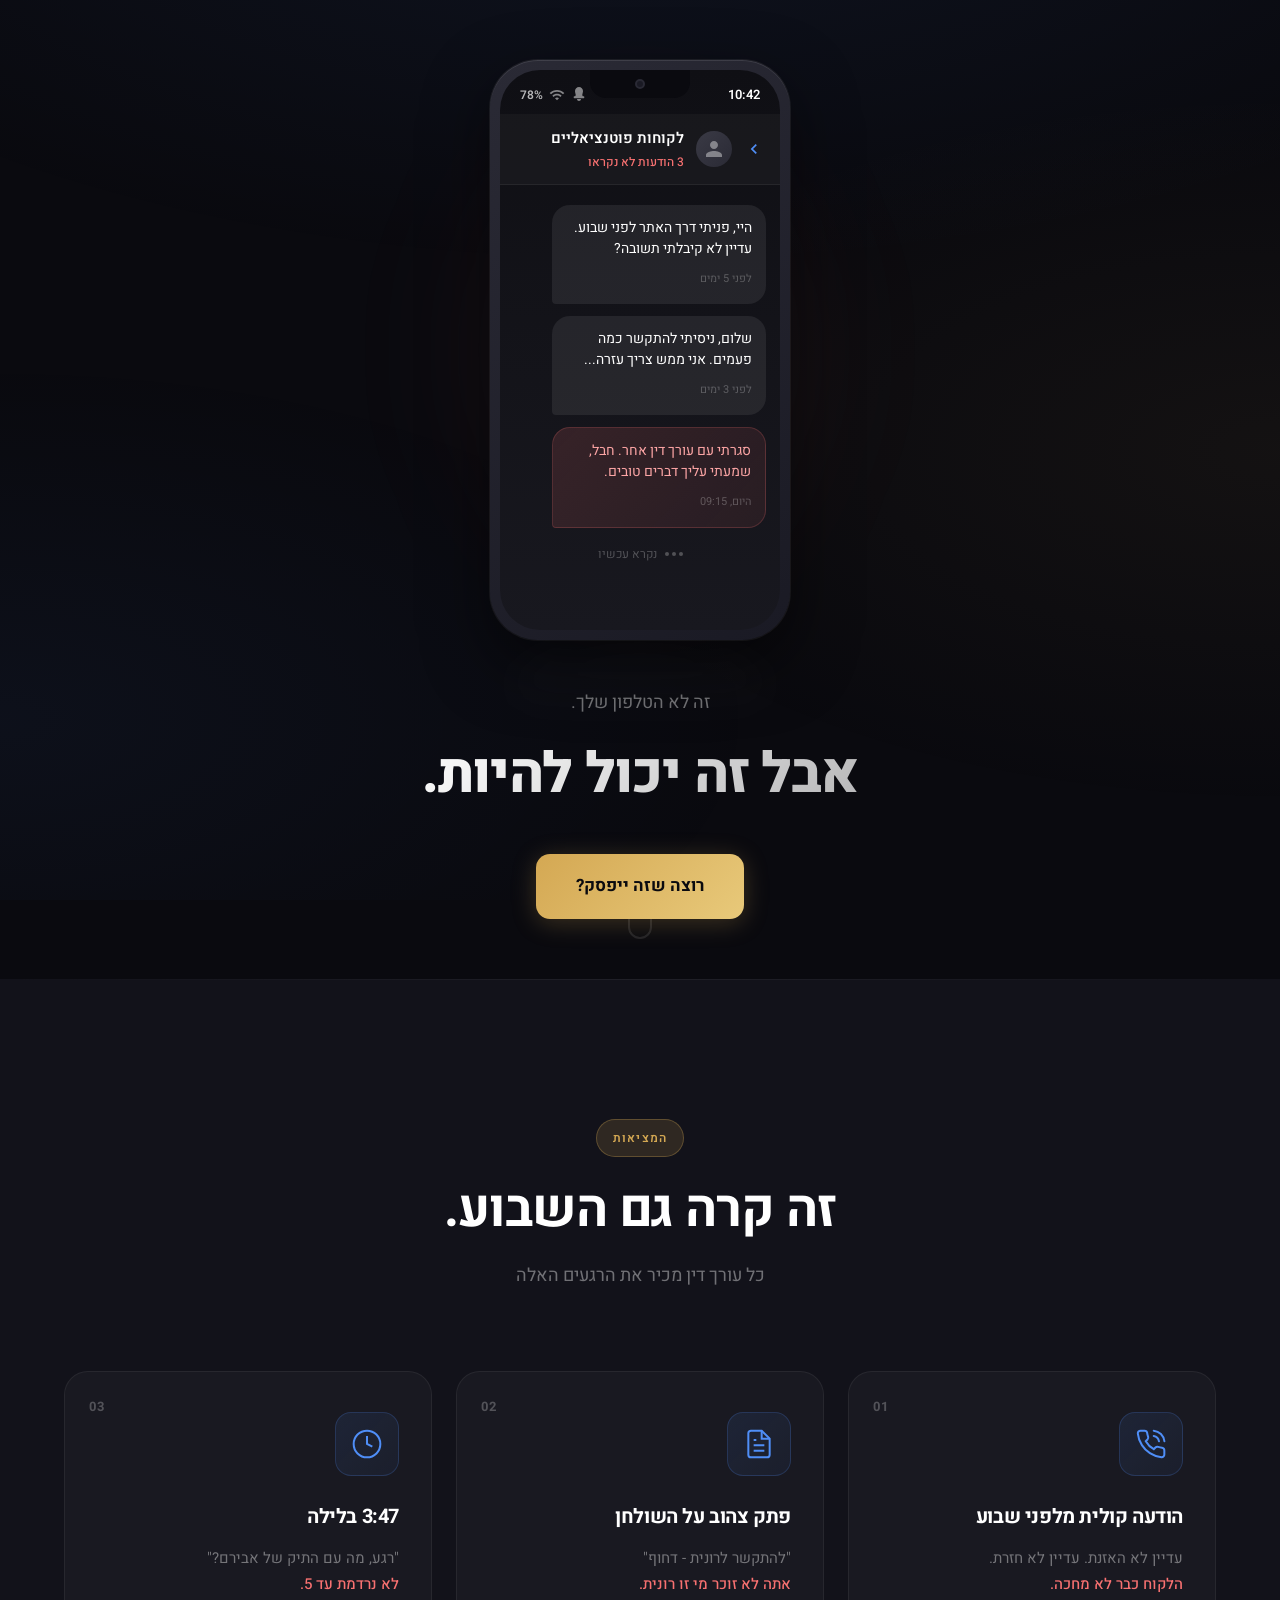
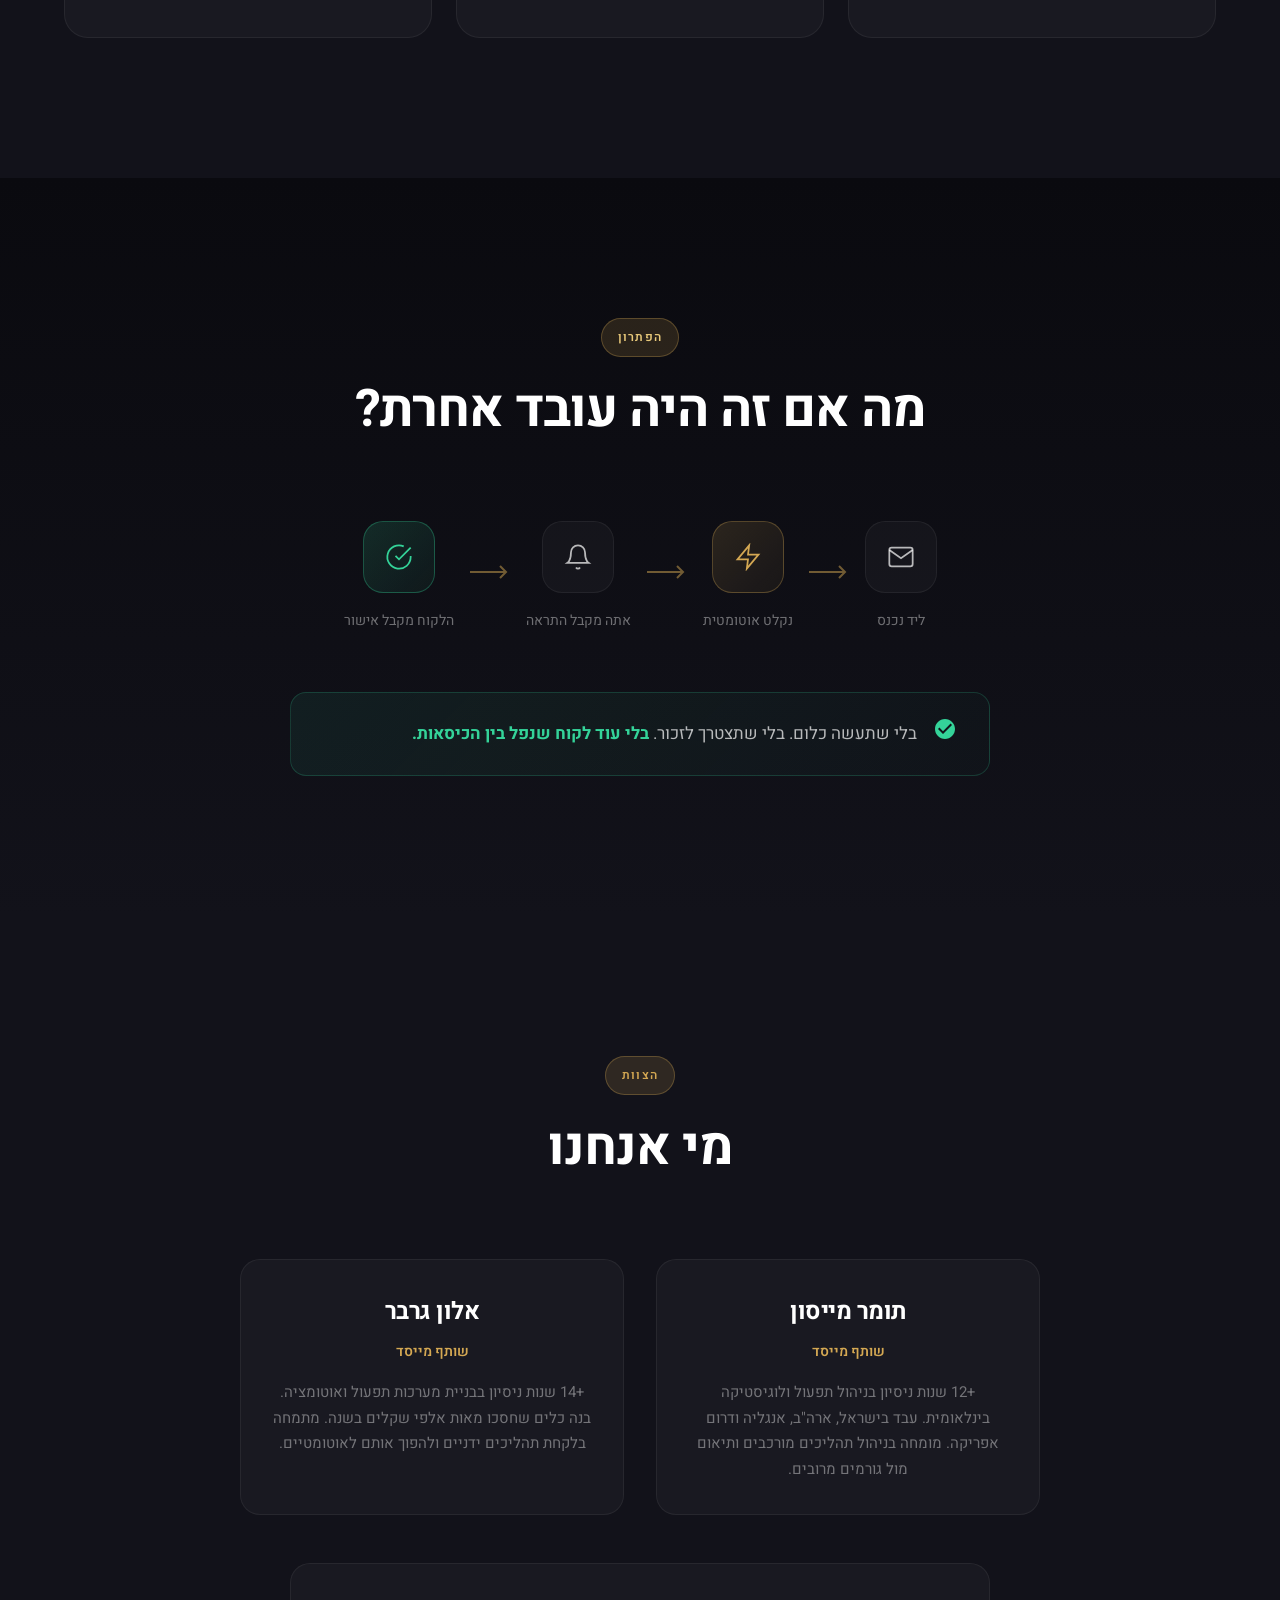
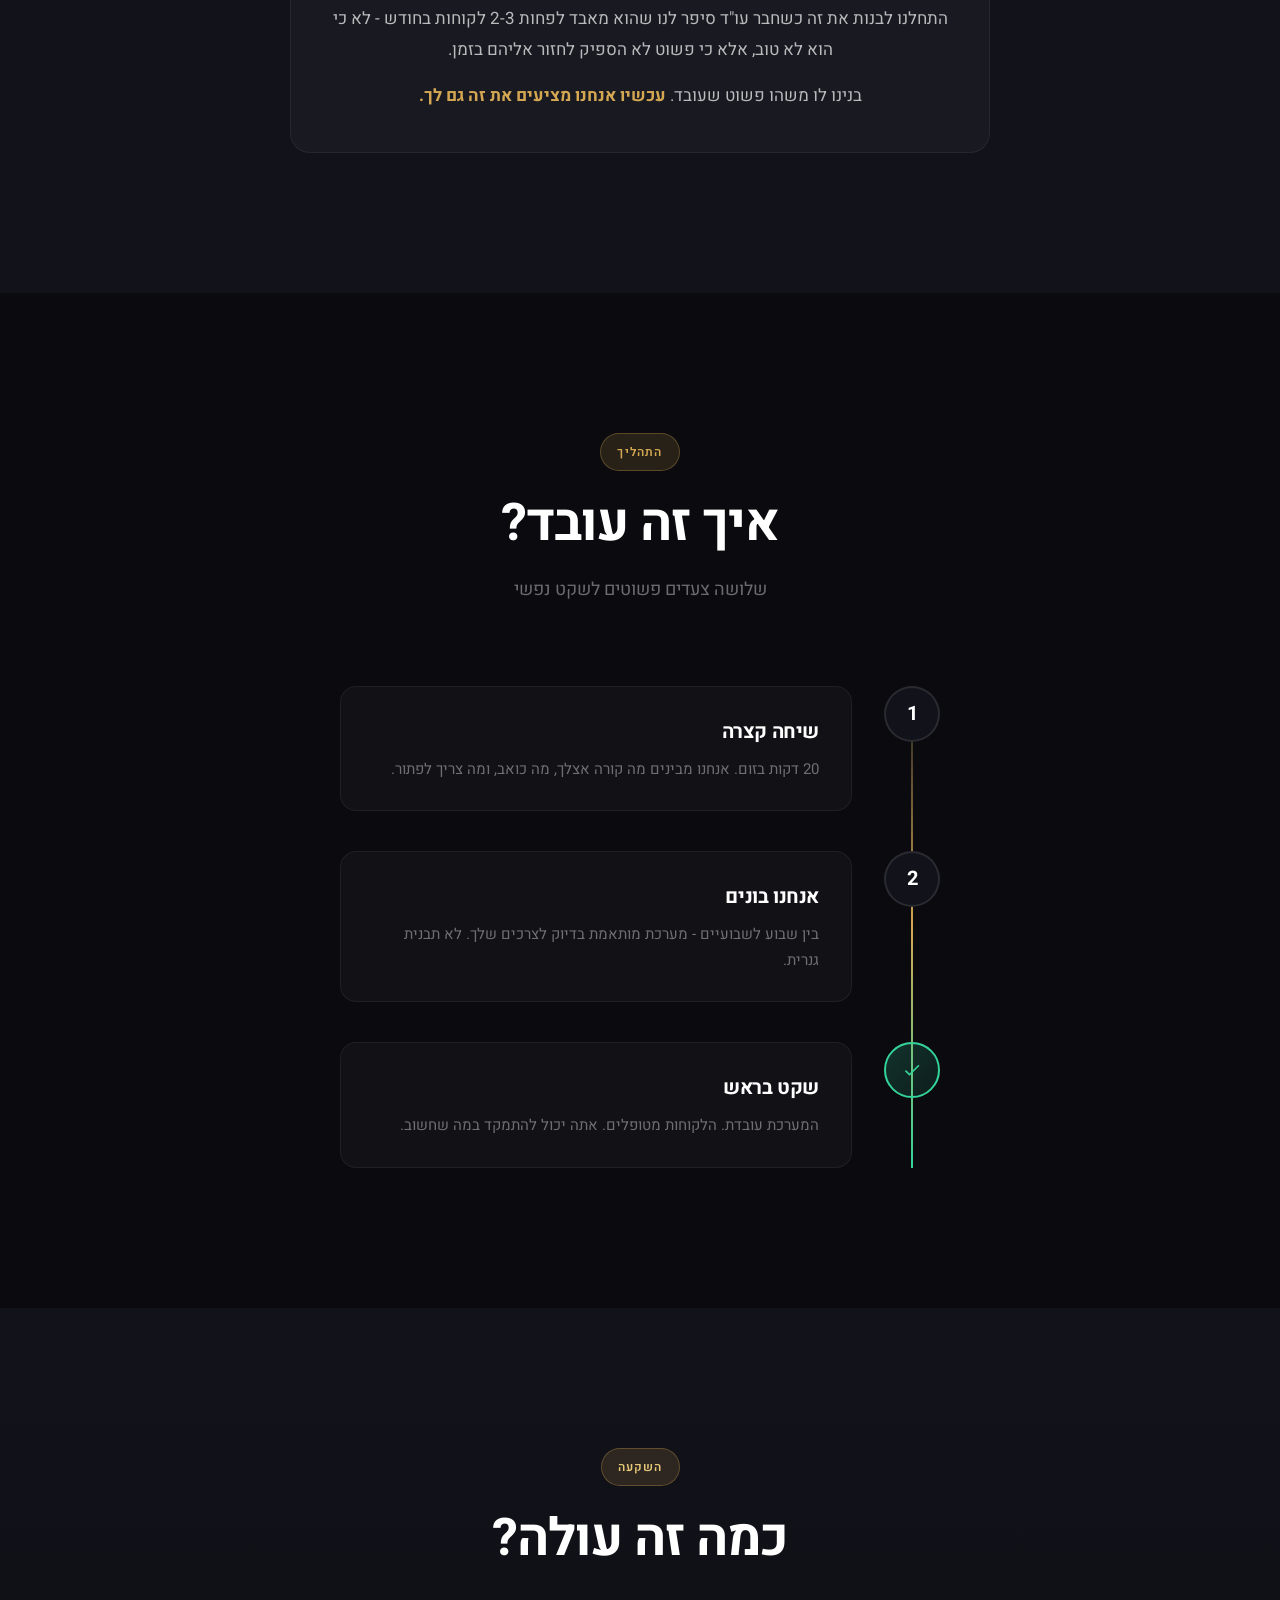
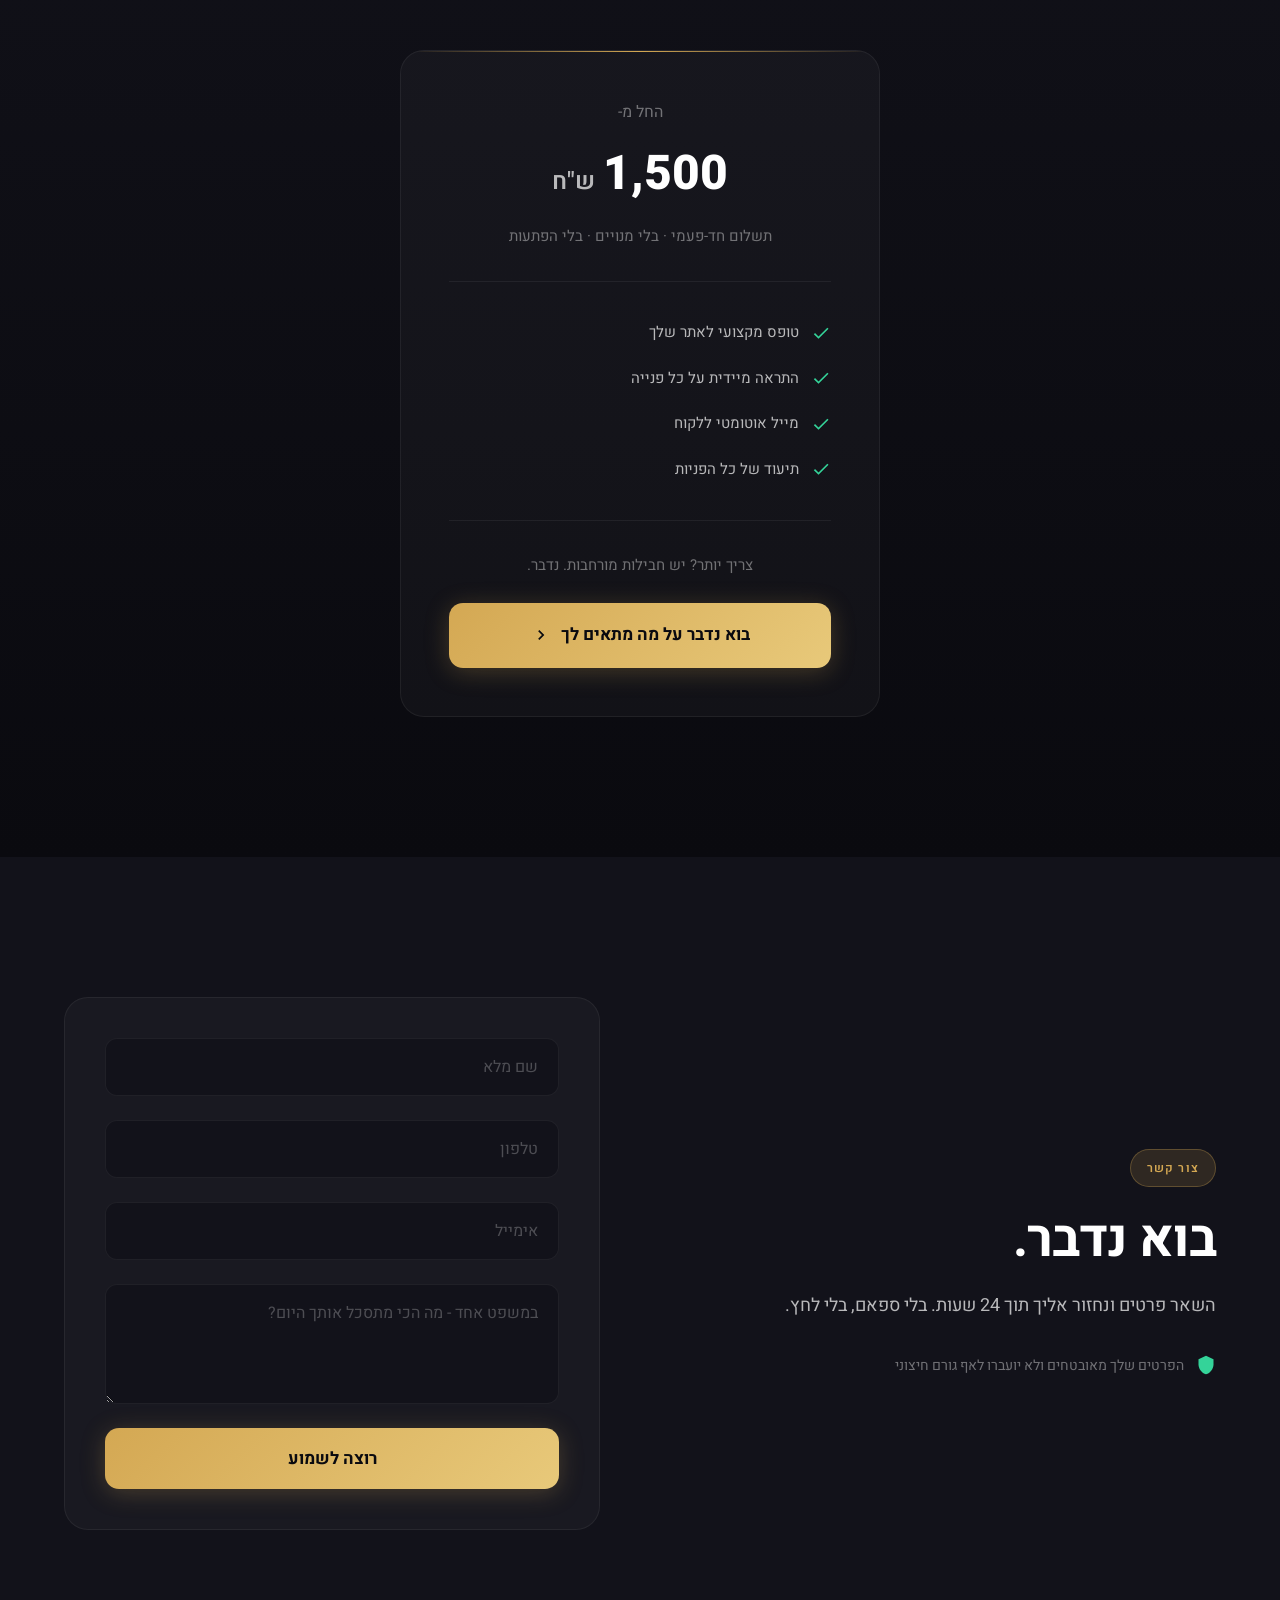
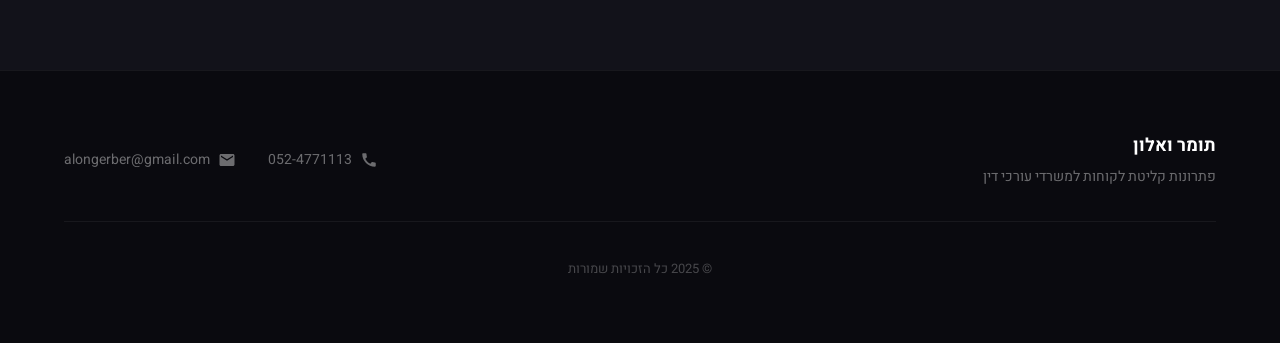
==== commit 849ad79f: "Update form to use JavaScript-based redirect - Remove form action and labels, use JS fetch instead -" ====
--- a/index.html
+++ b/index.html
@@ -382,27 +382,20 @@
                 </div>
 
                 <div class="contact-form-wrapper">
-                    <form class="contact-form" id="contact-form" action="https://formspree.io/f/xrezzvrw" method="POST">
+                    <form class="contact-form" id="contact-form">
                         <div class="form-group">
-                            <label for="name">שם מלא</label>
-                            <input type="text" id="name" name="name" placeholder="איך קוראים לך?" required>
+                            <input type="text" name="name" placeholder="שם מלא" required>
                         </div>
                         <div class="form-group">
-                            <label for="phone">טלפון</label>
-                            <input type="tel" id="phone" name="phone" placeholder="050-0000000" required>
+                            <input type="tel" name="phone" placeholder="טלפון" required>
                         </div>
                         <div class="form-group">
-                            <label for="email">אימייל</label>
-                            <input type="email" id="email" name="email" placeholder="your@email.com" required>
+                            <input type="email" name="email" placeholder="אימייל">
                         </div>
                         <div class="form-group">
-                            <label for="message">במשפט אחד - מה הכי מתסכל אותך היום?</label>
-                            <textarea id="message" name="message" placeholder="ספר לנו בקצרה..." rows="4"></textarea>
-                        </div>
-                        <button type="submit" class="btn-submit">
-                            <span>רוצה לשמוע</span>
-                            <svg width="20" height="20" viewBox="0 0 24 24" fill="currentColor"><path d="M2.01 21L23 12 2.01 3 2 10l15 2-15 2z"/></svg>
-                        </button>
+                            <textarea name="message" placeholder="במשפט אחד - מה הכי מתסכל אותך היום?" rows="3"></textarea>
+                        </div>
+                        <button type="submit" class="btn-submit">רוצה לשמוע</button>
                     </form>
                 </div>
             </div>
@@ -441,11 +434,5 @@
     </a>
 
     <script src="script.js"></script>
-    <script>
-        // Meta Pixel Lead tracking on form submit
-        document.querySelector('form').addEventListener('submit', function() {
-            fbq('track', 'Lead');
-        });
-    </script>
 </body>
 </html>
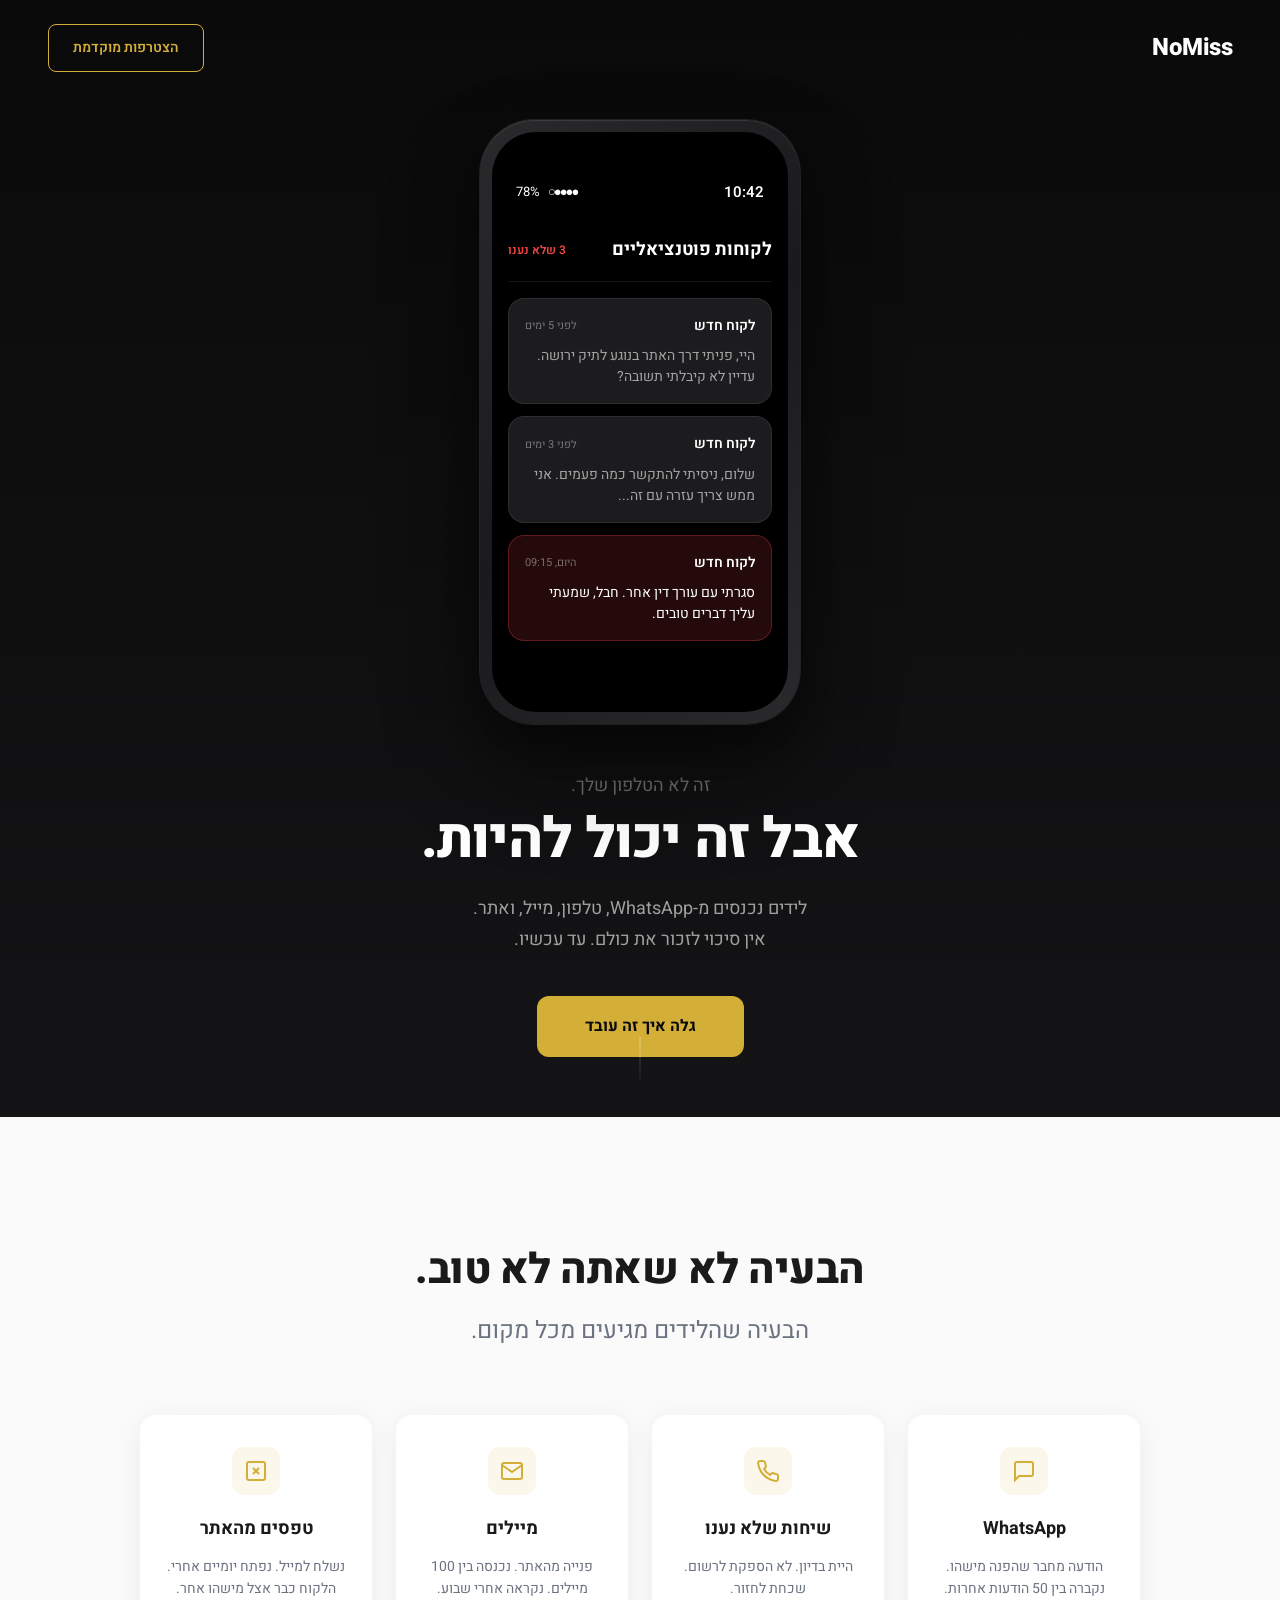
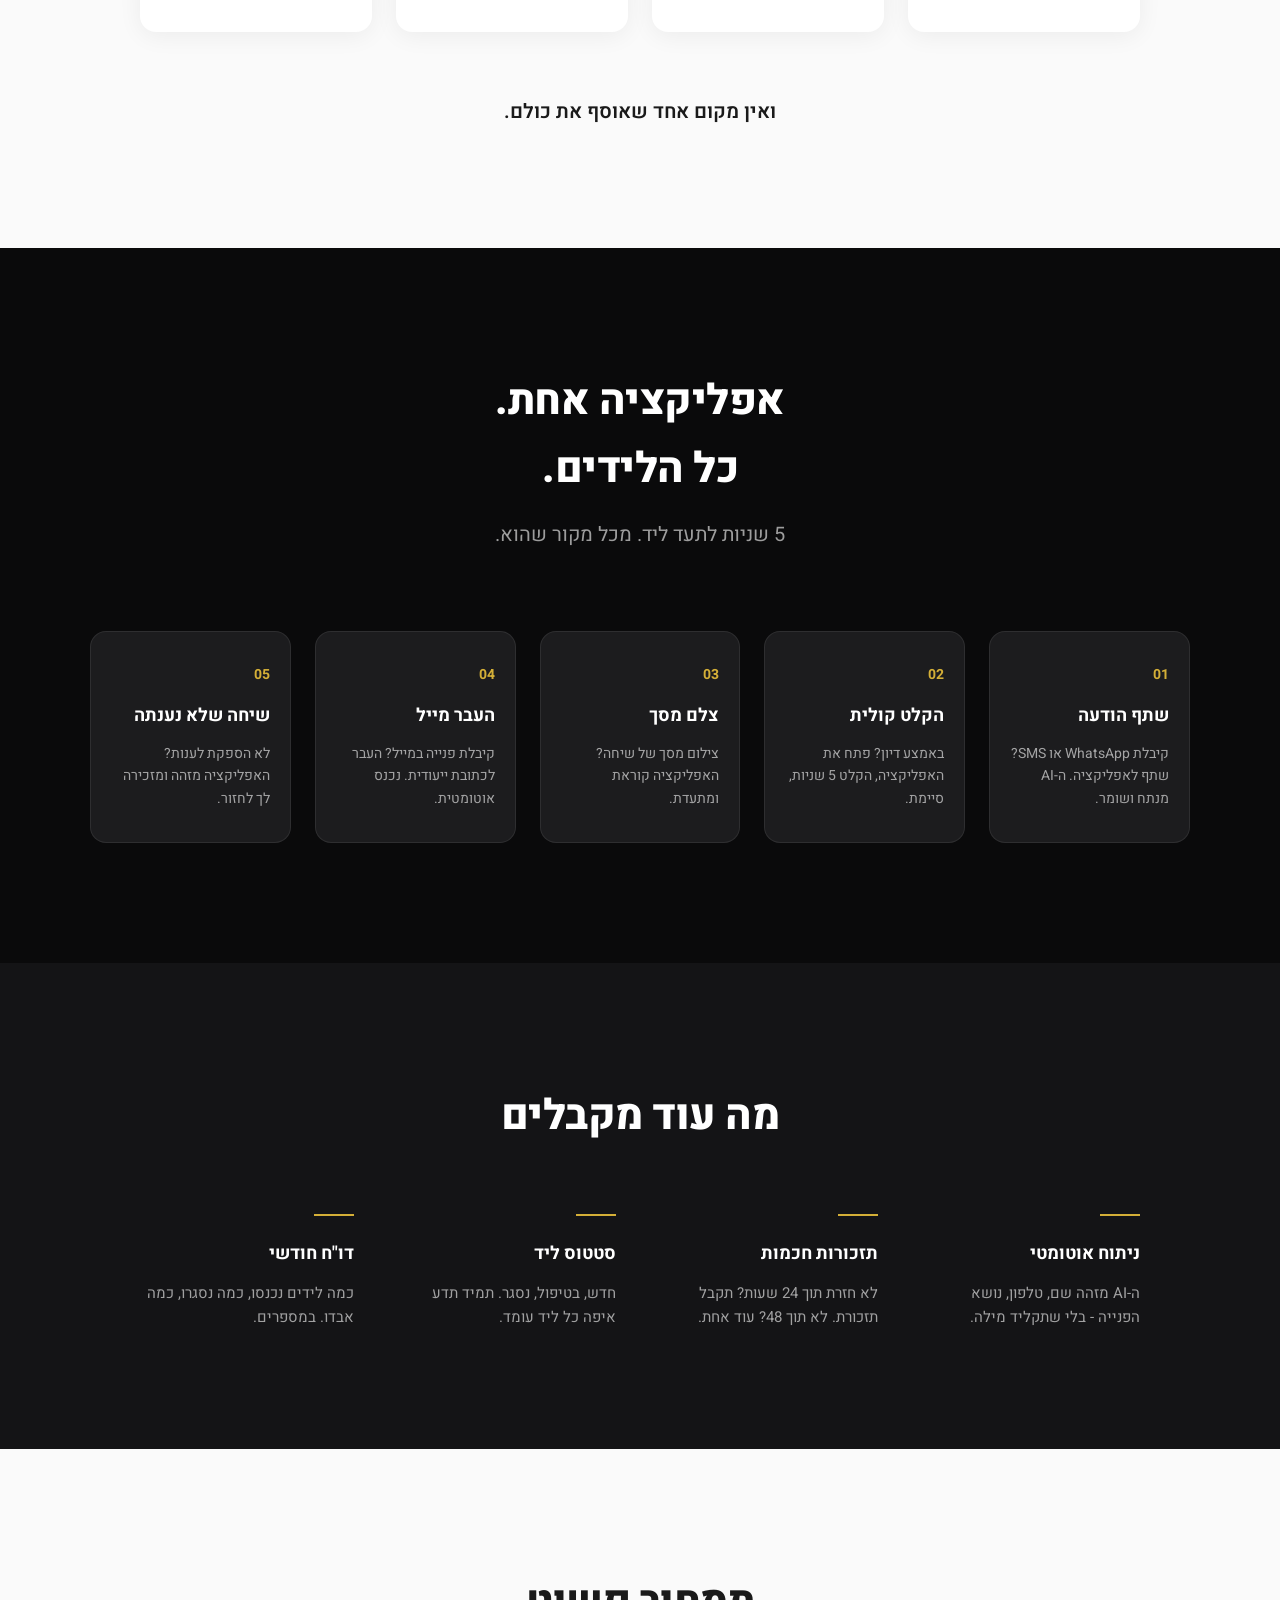
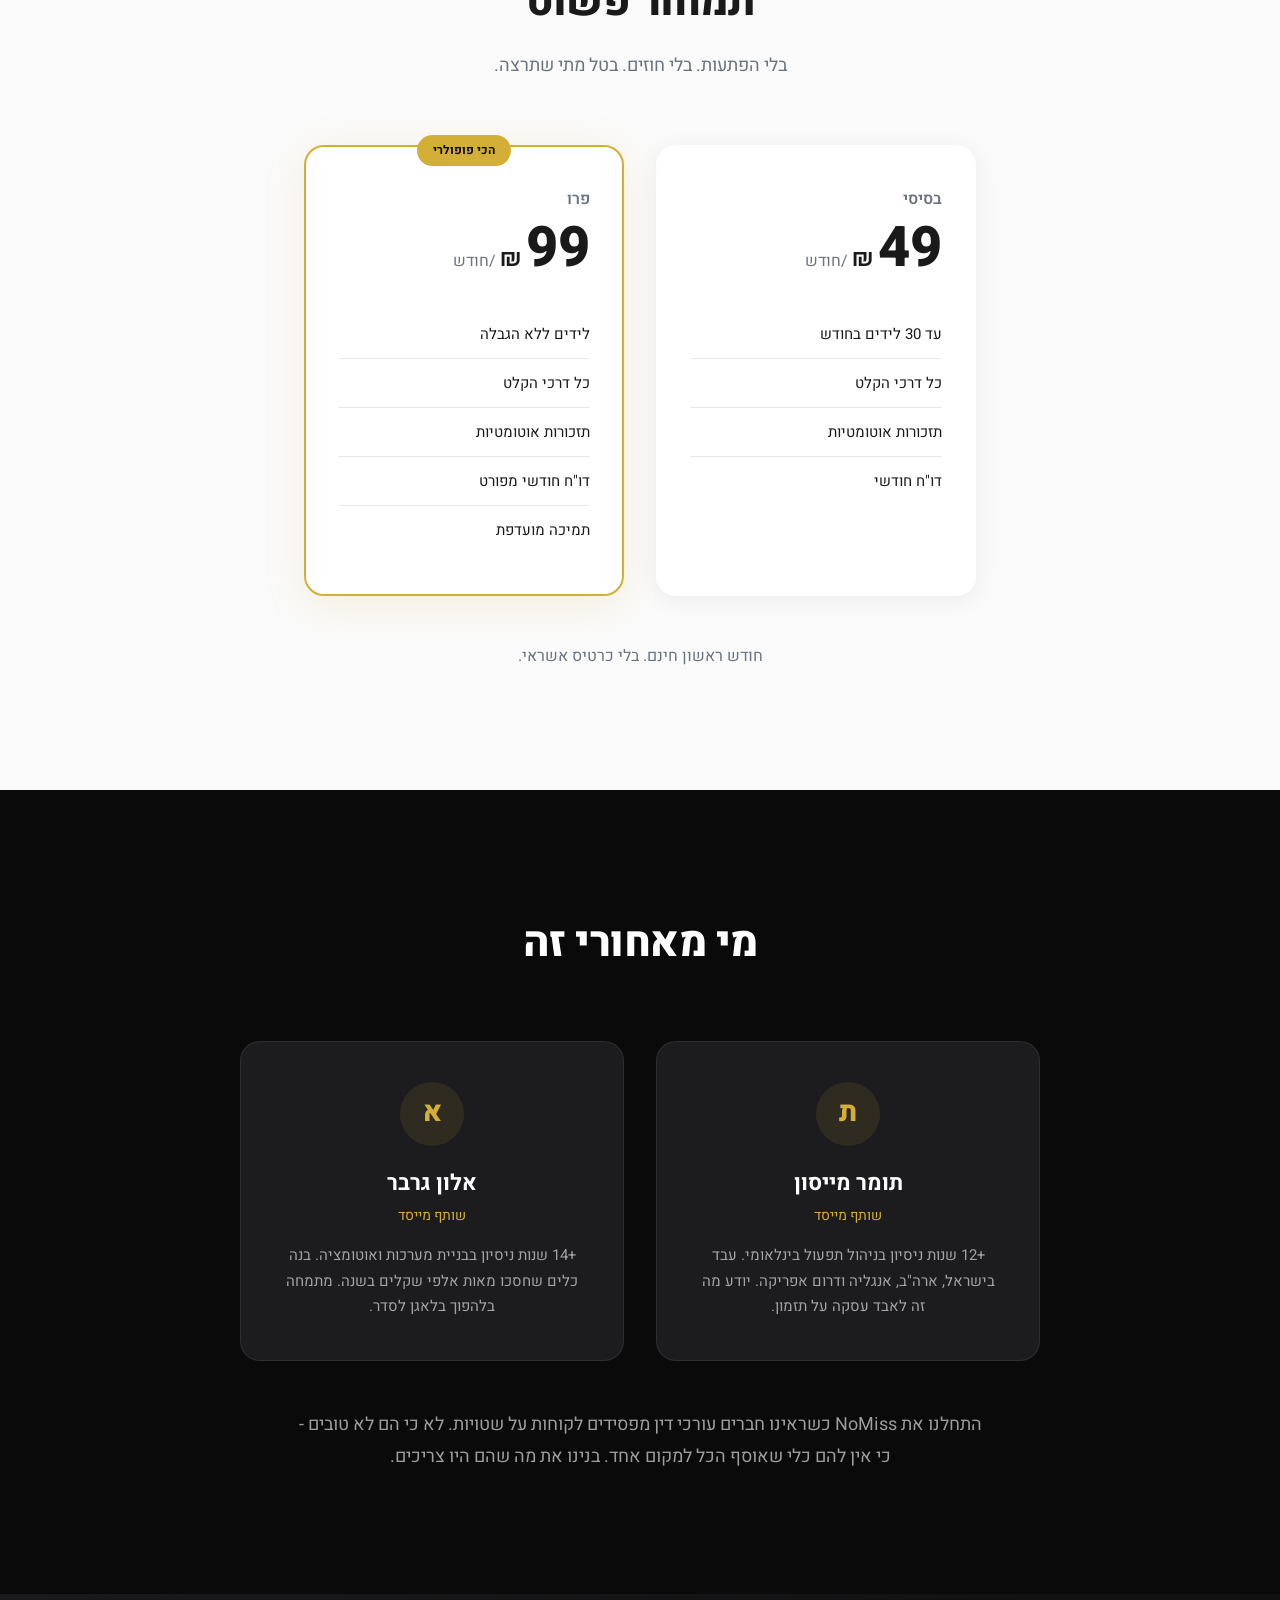
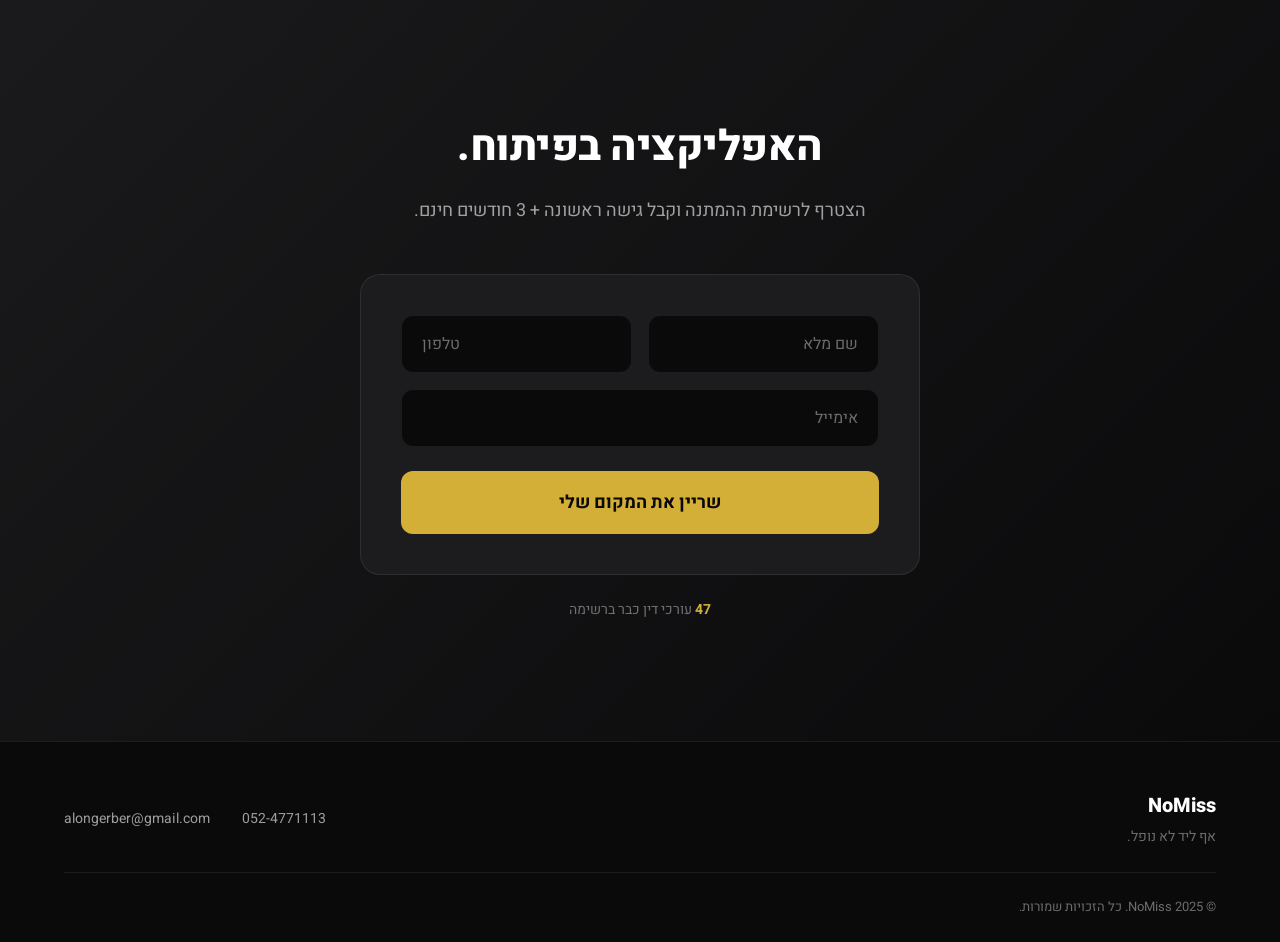
==== commit 9fd6f41e: "Complete rebuild: NoMiss - Lead management app landing page New product pivot from form+notification" ====
--- a/index.html
+++ b/index.html
@@ -1,438 +1,315 @@
 <!DOCTYPE html>
 <html lang="he" dir="rtl">
 <head>
-    <meta charset="UTF-8">
-    <meta name="viewport" content="width=device-width, initial-scale=1.0">
-    <meta name="description" content="פתרונות קליטת לקוחות למשרדי עורכי דין - תומר ואלון">
-    <title>תומר ואלון | פתרונות קליטת לקוחות לעורכי דין</title>
-
-    <!-- Google Fonts - Inter + Heebo -->
-    <link rel="preconnect" href="https://fonts.googleapis.com">
-    <link rel="preconnect" href="https://fonts.gstatic.com" crossorigin>
-    <link href="https://fonts.googleapis.com/css2?family=Heebo:wght@300;400;500;600;700;800;900&family=Inter:wght@400;500;600;700&display=swap" rel="stylesheet">
-
-    <link rel="stylesheet" href="styles.css">
-
-    <!-- Meta Pixel Code -->
-    <script>
-    !function(f,b,e,v,n,t,s)
-    {if(f.fbq)return;n=f.fbq=function(){n.callMethod?
-    n.callMethod.apply(n,arguments):n.queue.push(arguments)};
-    if(!f._fbq)f._fbq=n;n.push=n;n.loaded=!0;n.version='2.0';
-    n.queue=[];t=b.createElement(e);t.async=!0;
-    t.src=v;s=b.getElementsByTagName(e)[0];
-    s.parentNode.insertBefore(t,s)}(window, document,'script',
-    'https://connect.facebook.net/en_US/fbevents.js');
-    fbq('init', 'YOUR_PIXEL_ID');
-    fbq('track', 'PageView');
-    </script>
-    <!-- End Meta Pixel Code -->
+  <meta charset="UTF-8">
+  <meta name="viewport" content="width=device-width, initial-scale=1.0">
+  <title>NoMiss | אף ליד לא נופל</title>
+  <meta name="description" content="אפליקציה לניהול לידים לעורכי דין. כל הלידים במקום אחד - מ-WhatsApp, טלפון, מייל ואתר.">
+  <link rel="preconnect" href="https://fonts.googleapis.com">
+  <link rel="preconnect" href="https://fonts.gstatic.com" crossorigin>
+  <link href="https://fonts.googleapis.com/css2?family=Heebo:wght@300;400;500;600;700;800;900&display=swap" rel="stylesheet">
+  <link rel="stylesheet" href="styles.css">
 </head>
 <body>
-    <!-- Ambient Background -->
-    <div class="ambient-bg"></div>
-
-    <!-- Hero Section -->
-    <section class="hero">
-        <div class="container">
-            <!-- Phone Mockup -->
-            <div class="phone-wrapper">
-                <div class="phone-mockup">
-                    <div class="phone-notch">
-                        <div class="notch-camera"></div>
-                    </div>
-                    <div class="phone-screen">
-                        <div class="phone-status-bar">
-                            <span class="time">10:42</span>
-                            <div class="status-icons">
-                                <svg width="16" height="16" viewBox="0 0 24 24" fill="currentColor"><path d="M12 21c-1.654 0-3-1.346-3-3h6c0 1.654-1.346 3-3 3zm6.364-4H5.636C4.733 17 4 16.267 4 15.364V15c0-.326.131-.641.364-.867.233-.227.555-.355.886-.356.662-.002 1.204-.287 1.518-.801.314-.513.397-1.148.232-1.782C6.467 9.198 6 7.137 6 6c0-3.309 2.691-6 6-6s6 2.691 6 6c0 1.137-.467 3.198-1 5.194-.165.634-.082 1.269.232 1.782.314.514.856.799 1.518.801.331.001.653.129.886.356.233.226.364.541.364.867v.364C20 16.267 19.267 17 18.364 17z"/></svg>
-                                <svg width="16" height="16" viewBox="0 0 24 24" fill="currentColor"><path d="M1 9l2 2c4.97-4.97 13.03-4.97 18 0l2-2C16.93 2.93 7.08 2.93 1 9zm8 8l3 3 3-3c-1.65-1.66-4.34-1.66-6 0zm-4-4l2 2c2.76-2.76 7.24-2.76 10 0l2-2C15.14 9.14 8.87 9.14 5 13z"/></svg>
-                                <span class="battery">78%</span>
-                            </div>
-                        </div>
-
-                        <div class="messages-header">
-                            <div class="header-back">
-                                <svg width="20" height="20" viewBox="0 0 24 24" fill="currentColor"><path d="M15.41 7.41L14 6l-6 6 6 6 1.41-1.41L10.83 12z"/></svg>
-                            </div>
-                            <div class="header-avatar">
-                                <svg width="24" height="24" viewBox="0 0 24 24" fill="currentColor"><path d="M12 12c2.21 0 4-1.79 4-4s-1.79-4-4-4-4 1.79-4 4 1.79 4 4 4zm0 2c-2.67 0-8 1.34-8 4v2h16v-2c0-2.66-5.33-4-8-4z"/></svg>
-                            </div>
-                            <div class="header-info">
-                                <span class="header-name">לקוחות פוטנציאליים</span>
-                                <span class="header-status">3 הודעות לא נקראו</span>
-                            </div>
-                        </div>
-
-                        <div class="messages-container">
-                            <div class="message-group">
-                                <div class="message incoming">
-                                    <div class="message-bubble">
-                                        <p>היי, פניתי דרך האתר לפני שבוע. עדיין לא קיבלתי תשובה?</p>
-                                        <span class="message-time">לפני 5 ימים</span>
-                                    </div>
-                                </div>
-
-                                <div class="message incoming">
-                                    <div class="message-bubble">
-                                        <p>שלום, ניסיתי להתקשר כמה פעמים. אני ממש צריך עזרה...</p>
-                                        <span class="message-time">לפני 3 ימים</span>
-                                    </div>
-                                </div>
-
-                                <div class="message incoming final">
-                                    <div class="message-bubble">
-                                        <p>סגרתי עם עורך דין אחר. חבל, שמעתי עליך דברים טובים.</p>
-                                        <span class="message-time">היום, 09:15</span>
-                                    </div>
-                                </div>
-                            </div>
-
-                            <div class="read-indicator">
-                                <div class="typing-dots">
-                                    <span></span><span></span><span></span>
-                                </div>
-                                <span>נקרא עכשיו</span>
-                            </div>
-                        </div>
-                    </div>
+
+  <!-- Hero Section -->
+  <section class="hero">
+    <nav class="nav">
+      <div class="logo">NoMiss</div>
+      <a href="#waitlist" class="nav-cta">הצטרפות מוקדמת</a>
+    </nav>
+
+    <div class="hero-content">
+      <div class="hero-phone">
+        <!-- Phone Mockup -->
+        <div class="phone-frame">
+          <div class="phone-notch"></div>
+          <div class="phone-screen">
+            <div class="phone-header">
+              <span class="phone-time">10:42</span>
+              <span class="phone-status">
+                <span class="status-signal"></span>
+                <span class="status-battery">78%</span>
+              </span>
+            </div>
+            <div class="messages-container">
+              <div class="messages-title">
+                <span class="messages-label">לקוחות פוטנציאליים</span>
+                <span class="messages-badge">3 שלא נענו</span>
+              </div>
+              <div class="message-card">
+                <div class="message-header">
+                  <span class="message-sender">לקוח חדש</span>
+                  <span class="message-time">לפני 5 ימים</span>
                 </div>
-                <div class="phone-glow"></div>
-                <div class="phone-reflection"></div>
+                <p class="message-text">היי, פניתי דרך האתר בנוגע לתיק ירושה. עדיין לא קיבלתי תשובה?</p>
+              </div>
+              <div class="message-card">
+                <div class="message-header">
+                  <span class="message-sender">לקוח חדש</span>
+                  <span class="message-time">לפני 3 ימים</span>
+                </div>
+                <p class="message-text">שלום, ניסיתי להתקשר כמה פעמים. אני ממש צריך עזרה עם זה...</p>
+              </div>
+              <div class="message-card final">
+                <div class="message-header">
+                  <span class="message-sender">לקוח חדש</span>
+                  <span class="message-time">היום, 09:15</span>
+                </div>
+                <p class="message-text">סגרתי עם עורך דין אחר. חבל, שמעתי עליך דברים טובים.</p>
+              </div>
             </div>
-
-            <!-- Hero Text -->
-            <div class="hero-text">
-                <p class="hero-small">זה לא הטלפון שלך.</p>
-                <h1 class="hero-headline">אבל זה יכול להיות.</h1>
-                <a href="#contact" class="cta-button">רוצה שזה ייפסק?</a>
-            </div>
-        </div>
-
-        <div class="scroll-indicator">
-            <div class="mouse">
-                <div class="wheel"></div>
-            </div>
-        </div>
-    </section>
-
-    <!-- Pain Section -->
-    <section class="pain-section" id="pain">
-        <div class="container">
-            <div class="section-header">
-                <span class="section-tag">המציאות</span>
-                <h2 class="section-title">זה קרה גם השבוע.</h2>
-                <p class="section-subtitle">כל עורך דין מכיר את הרגעים האלה</p>
-            </div>
-
-            <div class="pain-grid">
-                <div class="pain-card">
-                    <div class="card-icon">
-                        <svg width="32" height="32" viewBox="0 0 24 24" fill="none" stroke="currentColor" stroke-width="1.5">
-                            <path d="M22 16.92v3a2 2 0 0 1-2.18 2 19.79 19.79 0 0 1-8.63-3.07 19.5 19.5 0 0 1-6-6 19.79 19.79 0 0 1-3.07-8.67A2 2 0 0 1 4.11 2h3a2 2 0 0 1 2 1.72 12.84 12.84 0 0 0 .7 2.81 2 2 0 0 1-.45 2.11L8.09 9.91a16 16 0 0 0 6 6l1.27-1.27a2 2 0 0 1 2.11-.45 12.84 12.84 0 0 0 2.81.7A2 2 0 0 1 22 16.92z"/>
-                            <path d="M14.05 2a9 9 0 0 1 8 7.94" stroke-linecap="round"/>
-                            <path d="M14.05 6A5 5 0 0 1 18 10" stroke-linecap="round"/>
-                        </svg>
-                    </div>
-                    <div class="card-content">
-                        <h3>הודעה קולית מלפני שבוע</h3>
-                        <p>עדיין לא האזנת. עדיין לא חזרת.<br><span class="highlight">הלקוח כבר לא מחכה.</span></p>
-                    </div>
-                    <div class="card-number">01</div>
-                </div>
-
-                <div class="pain-card">
-                    <div class="card-icon">
-                        <svg width="32" height="32" viewBox="0 0 24 24" fill="none" stroke="currentColor" stroke-width="1.5">
-                            <path d="M14 2H6a2 2 0 0 0-2 2v16a2 2 0 0 0 2 2h12a2 2 0 0 0 2-2V8z"/>
-                            <polyline points="14 2 14 8 20 8"/>
-                            <line x1="16" y1="13" x2="8" y2="13"/>
-                            <line x1="16" y1="17" x2="8" y2="17"/>
-                            <polyline points="10 9 9 9 8 9"/>
-                        </svg>
-                    </div>
-                    <div class="card-content">
-                        <h3>פתק צהוב על השולחן</h3>
-                        <p>"להתקשר לרונית - דחוף"<br><span class="highlight">אתה לא זוכר מי זו רונית.</span></p>
-                    </div>
-                    <div class="card-number">02</div>
-                </div>
-
-                <div class="pain-card">
-                    <div class="card-icon">
-                        <svg width="32" height="32" viewBox="0 0 24 24" fill="none" stroke="currentColor" stroke-width="1.5">
-                            <circle cx="12" cy="12" r="10"/>
-                            <path d="M12 6v6l4 2"/>
-                        </svg>
-                    </div>
-                    <div class="card-content">
-                        <h3>3:47 בלילה</h3>
-                        <p>"רגע, מה עם התיק של אבירם?"<br><span class="highlight">לא נרדמת עד 5.</span></p>
-                    </div>
-                    <div class="card-number">03</div>
-                </div>
-            </div>
-        </div>
-    </section>
-
-    <!-- Solution Section -->
-    <section class="solution-section">
-        <div class="container">
-            <div class="section-header">
-                <span class="section-tag light">הפתרון</span>
-                <h2 class="section-title light">מה אם זה היה עובד אחרת?</h2>
-            </div>
-
-            <div class="flow-container">
-                <div class="flow-item">
-                    <div class="flow-icon">
-                        <svg width="28" height="28" viewBox="0 0 24 24" fill="none" stroke="currentColor" stroke-width="1.5">
-                            <path d="M4 4h16c1.1 0 2 .9 2 2v12c0 1.1-.9 2-2 2H4c-1.1 0-2-.9-2-2V6c0-1.1.9-2 2-2z"/>
-                            <polyline points="22,6 12,13 2,6"/>
-                        </svg>
-                    </div>
-                    <span class="flow-label">ליד נכנס</span>
-                </div>
-
-                <div class="flow-connector">
-                    <svg width="40" height="24" viewBox="0 0 40 24"><path d="M0 12h35M30 6l6 6-6 6" stroke="currentColor" stroke-width="2" fill="none"/></svg>
-                </div>
-
-                <div class="flow-item">
-                    <div class="flow-icon accent">
-                        <svg width="28" height="28" viewBox="0 0 24 24" fill="none" stroke="currentColor" stroke-width="1.5">
-                            <polygon points="13 2 3 14 12 14 11 22 21 10 12 10 13 2"/>
-                        </svg>
-                    </div>
-                    <span class="flow-label">נקלט אוטומטית</span>
-                </div>
-
-                <div class="flow-connector">
-                    <svg width="40" height="24" viewBox="0 0 40 24"><path d="M0 12h35M30 6l6 6-6 6" stroke="currentColor" stroke-width="2" fill="none"/></svg>
-                </div>
-
-                <div class="flow-item">
-                    <div class="flow-icon">
-                        <svg width="28" height="28" viewBox="0 0 24 24" fill="none" stroke="currentColor" stroke-width="1.5">
-                            <path d="M18 8A6 6 0 0 0 6 8c0 7-3 9-3 9h18s-3-2-3-9"/>
-                            <path d="M13.73 21a2 2 0 0 1-3.46 0"/>
-                        </svg>
-                    </div>
-                    <span class="flow-label">אתה מקבל התראה</span>
-                </div>
-
-                <div class="flow-connector">
-                    <svg width="40" height="24" viewBox="0 0 40 24"><path d="M0 12h35M30 6l6 6-6 6" stroke="currentColor" stroke-width="2" fill="none"/></svg>
-                </div>
-
-                <div class="flow-item">
-                    <div class="flow-icon success">
-                        <svg width="28" height="28" viewBox="0 0 24 24" fill="none" stroke="currentColor" stroke-width="1.5">
-                            <path d="M22 11.08V12a10 10 0 1 1-5.93-9.14"/>
-                            <polyline points="22 4 12 14.01 9 11.01"/>
-                        </svg>
-                    </div>
-                    <span class="flow-label">הלקוח מקבל אישור</span>
-                </div>
-            </div>
-
-            <div class="solution-highlight">
-                <div class="highlight-content">
-                    <span class="highlight-icon">
-                        <svg width="24" height="24" viewBox="0 0 24 24" fill="currentColor"><path d="M12 2C6.48 2 2 6.48 2 12s4.48 10 10 10 10-4.48 10-10S17.52 2 12 2zm-2 15l-5-5 1.41-1.41L10 14.17l7.59-7.59L19 8l-9 9z"/></svg>
-                    </span>
-                    <p>בלי שתעשה כלום. בלי שתצטרך לזכור. <strong>בלי עוד לקוח שנפל בין הכיסאות.</strong></p>
-                </div>
-            </div>
-        </div>
-    </section>
-
-    <!-- About Section - Who We Are -->
-    <section class="about-section" id="about">
-        <div class="container">
-            <div class="section-header">
-                <span class="section-tag">הצוות</span>
-                <h2 class="section-title">מי אנחנו</h2>
-            </div>
-
-            <div class="founders-grid">
-                <div class="founder-card">
-                    <h3 class="founder-name">תומר מייסון</h3>
-                    <p class="founder-role">שותף מייסד</p>
-                    <p class="founder-desc">+12 שנות ניסיון בניהול תפעול ולוגיסטיקה בינלאומית. עבד בישראל, ארה"ב, אנגליה ודרום אפריקה. מומחה בניהול תהליכים מורכבים ותיאום מול גורמים מרובים.</p>
-                </div>
-
-                <div class="founder-card">
-                    <h3 class="founder-name">אלון גרבר</h3>
-                    <p class="founder-role">שותף מייסד</p>
-                    <p class="founder-desc">+14 שנות ניסיון בבניית מערכות תפעול ואוטומציה. בנה כלים שחסכו מאות אלפי שקלים בשנה. מתמחה בלקחת תהליכים ידניים ולהפוך אותם לאוטומטיים.</p>
-                </div>
-            </div>
-
-            <div class="about-story">
-                <p>התחלנו לבנות את זה כשחבר עו"ד סיפר לנו שהוא מאבד לפחות 2-3 לקוחות בחודש - לא כי הוא לא טוב, אלא כי פשוט לא הספיק לחזור אליהם בזמן.</p>
-                <p>בנינו לו משהו פשוט שעובד. <strong>עכשיו אנחנו מציעים את זה גם לך.</strong></p>
-            </div>
-        </div>
-    </section>
-
-    <!-- Process Section -->
-    <section class="process-section" id="process">
-        <div class="container">
-            <div class="section-header">
-                <span class="section-tag">התהליך</span>
-                <h2 class="section-title">איך זה עובד?</h2>
-                <p class="section-subtitle">שלושה צעדים פשוטים לשקט נפשי</p>
-            </div>
-
-            <div class="timeline">
-                <div class="timeline-item">
-                    <div class="timeline-marker">
-                        <span>1</span>
-                    </div>
-                    <div class="timeline-card">
-                        <h3>שיחה קצרה</h3>
-                        <p>20 דקות בזום. אנחנו מבינים מה קורה אצלך, מה כואב, ומה צריך לפתור.</p>
-                    </div>
-                </div>
-
-                <div class="timeline-item">
-                    <div class="timeline-marker">
-                        <span>2</span>
-                    </div>
-                    <div class="timeline-card">
-                        <h3>אנחנו בונים</h3>
-                        <p>בין שבוע לשבועיים - מערכת מותאמת בדיוק לצרכים שלך. לא תבנית גנרית.</p>
-                    </div>
-                </div>
-
-                <div class="timeline-item">
-                    <div class="timeline-marker success">
-                        <svg width="20" height="20" viewBox="0 0 24 24" fill="currentColor"><path d="M9 16.17L4.83 12l-1.42 1.41L9 19 21 7l-1.41-1.41z"/></svg>
-                    </div>
-                    <div class="timeline-card">
-                        <h3>שקט בראש</h3>
-                        <p>המערכת עובדת. הלקוחות מטופלים. אתה יכול להתמקד במה שחשוב.</p>
-                    </div>
-                </div>
-            </div>
-        </div>
-    </section>
-
-    <!-- Pricing Section -->
-    <section class="pricing-section" id="pricing">
-        <div class="container">
-            <div class="section-header">
-                <span class="section-tag light">השקעה</span>
-                <h2 class="section-title light">כמה זה עולה?</h2>
-            </div>
-
-            <div class="pricing-card">
-                <div class="pricing-header">
-                    <p class="price-starting">החל מ-</p>
-                    <div class="pricing-amount">
-                        <span class="price">1,500</span>
-                        <span class="currency">ש"ח</span>
-                    </div>
-                    <p class="pricing-note">תשלום חד-פעמי · בלי מנויים · בלי הפתעות</p>
-                </div>
-
-                <div class="pricing-features">
-                    <div class="pricing-feature">
-                        <svg width="20" height="20" viewBox="0 0 24 24" fill="currentColor"><path d="M9 16.17L4.83 12l-1.42 1.41L9 19 21 7l-1.41-1.41z"/></svg>
-                        <span>טופס מקצועי לאתר שלך</span>
-                    </div>
-                    <div class="pricing-feature">
-                        <svg width="20" height="20" viewBox="0 0 24 24" fill="currentColor"><path d="M9 16.17L4.83 12l-1.42 1.41L9 19 21 7l-1.41-1.41z"/></svg>
-                        <span>התראה מיידית על כל פנייה</span>
-                    </div>
-                    <div class="pricing-feature">
-                        <svg width="20" height="20" viewBox="0 0 24 24" fill="currentColor"><path d="M9 16.17L4.83 12l-1.42 1.41L9 19 21 7l-1.41-1.41z"/></svg>
-                        <span>מייל אוטומטי ללקוח</span>
-                    </div>
-                    <div class="pricing-feature">
-                        <svg width="20" height="20" viewBox="0 0 24 24" fill="currentColor"><path d="M9 16.17L4.83 12l-1.42 1.41L9 19 21 7l-1.41-1.41z"/></svg>
-                        <span>תיעוד של כל הפניות</span>
-                    </div>
-                </div>
-
-                <p class="price-more">צריך יותר? יש חבילות מורחבות. נדבר.</p>
-
-                <a href="#contact" class="btn-primary full-width">
-                    <span>בוא נדבר על מה מתאים לך</span>
-                    <svg width="20" height="20" viewBox="0 0 24 24" fill="currentColor"><path d="M8.59 16.59L13.17 12 8.59 7.41 10 6l6 6-6 6-1.41-1.41z"/></svg>
-                </a>
-            </div>
-        </div>
-    </section>
-
-    <!-- Contact Section -->
-    <section class="contact-section" id="contact">
-        <div class="container">
-            <div class="contact-grid">
-                <div class="contact-content">
-                    <span class="section-tag">צור קשר</span>
-                    <h2 class="section-title align-right">בוא נדבר.</h2>
-                    <p class="contact-text">השאר פרטים ונחזור אליך תוך 24 שעות. בלי ספאם, בלי לחץ.</p>
-
-                    <div class="contact-promise">
-                        <svg width="20" height="20" viewBox="0 0 24 24" fill="currentColor"><path d="M12 1L3 5v6c0 5.55 3.84 10.74 9 12 5.16-1.26 9-6.45 9-12V5l-9-4z"/></svg>
-                        <span>הפרטים שלך מאובטחים ולא יועברו לאף גורם חיצוני</span>
-                    </div>
-                </div>
-
-                <div class="contact-form-wrapper">
-                    <form class="contact-form" id="contact-form">
-                        <div class="form-group">
-                            <input type="text" name="name" placeholder="שם מלא" required>
-                        </div>
-                        <div class="form-group">
-                            <input type="tel" name="phone" placeholder="טלפון" required>
-                        </div>
-                        <div class="form-group">
-                            <input type="email" name="email" placeholder="אימייל">
-                        </div>
-                        <div class="form-group">
-                            <textarea name="message" placeholder="במשפט אחד - מה הכי מתסכל אותך היום?" rows="3"></textarea>
-                        </div>
-                        <button type="submit" class="btn-submit">רוצה לשמוע</button>
-                    </form>
-                </div>
-            </div>
-        </div>
-    </section>
-
-    <!-- Footer -->
-    <footer class="footer">
-        <div class="container">
-            <div class="footer-content">
-                <div class="footer-brand">
-                    <span class="footer-name">תומר ואלון</span>
-                    <span class="footer-tagline">פתרונות קליטת לקוחות למשרדי עורכי דין</span>
-                </div>
-                <div class="footer-links">
-                    <a href="tel:+972524771113">
-                        <svg width="18" height="18" viewBox="0 0 24 24" fill="currentColor"><path d="M20.01 15.38c-1.23 0-2.42-.2-3.53-.56-.35-.12-.74-.03-1.01.24l-1.57 1.97c-2.83-1.35-5.48-3.9-6.89-6.83l1.95-1.66c.27-.28.35-.67.24-1.02-.37-1.11-.56-2.3-.56-3.53 0-.54-.45-.99-.99-.99H4.19C3.65 3 3 3.24 3 3.99 3 13.28 10.73 21 20.01 21c.71 0 .99-.63.99-1.18v-3.45c0-.54-.45-.99-.99-.99z"/></svg>
-                        <span>052-4771113</span>
-                    </a>
-                    <a href="mailto:alongerber@gmail.com">
-                        <svg width="18" height="18" viewBox="0 0 24 24" fill="currentColor"><path d="M20 4H4c-1.1 0-1.99.9-1.99 2L2 18c0 1.1.9 2 2 2h16c1.1 0 2-.9 2-2V6c0-1.1-.9-2-2-2zm0 4l-8 5-8-5V6l8 5 8-5v2z"/></svg>
-                        <span>alongerber@gmail.com</span>
-                    </a>
-                </div>
-            </div>
-            <div class="footer-bottom">
-                <span>© 2025 כל הזכויות שמורות</span>
-            </div>
-        </div>
-    </footer>
-
-    <!-- Floating Call Button (Mobile) -->
-    <a href="tel:+972524771113" class="floating-call">
-        <svg width="20" height="20" viewBox="0 0 24 24" fill="currentColor"><path d="M20.01 15.38c-1.23 0-2.42-.2-3.53-.56-.35-.12-.74-.03-1.01.24l-1.57 1.97c-2.83-1.35-5.48-3.9-6.89-6.83l1.95-1.66c.27-.28.35-.67.24-1.02-.37-1.11-.56-2.3-.56-3.53 0-.54-.45-.99-.99-.99H4.19C3.65 3 3 3.24 3 3.99 3 13.28 10.73 21 20.01 21c.71 0 .99-.63.99-1.18v-3.45c0-.54-.45-.99-.99-.99z"/></svg>
-        <span>התקשרו עכשיו</span>
-    </a>
-
-    <script src="script.js"></script>
+          </div>
+        </div>
+      </div>
+
+      <div class="hero-text">
+        <p class="hero-eyebrow">זה לא הטלפון שלך.</p>
+        <h1 class="hero-headline">אבל זה יכול להיות.</h1>
+        <p class="hero-sub">לידים נכנסים מ-WhatsApp, טלפון, מייל, ואתר.<br>אין סיכוי לזכור את כולם. עד עכשיו.</p>
+        <a href="#waitlist" class="hero-cta">גלה איך זה עובד</a>
+      </div>
+    </div>
+
+    <div class="hero-scroll-indicator">
+      <div class="scroll-line"></div>
+    </div>
+  </section>
+
+  <!-- Problem Section -->
+  <section class="problem-section">
+    <div class="container">
+      <h2 class="section-title">הבעיה לא שאתה לא טוב.</h2>
+      <h3 class="section-subtitle">הבעיה שהלידים מגיעים מכל מקום.</h3>
+
+      <div class="problem-grid">
+        <div class="problem-card">
+          <div class="problem-icon">
+            <svg width="24" height="24" viewBox="0 0 24 24" fill="none" stroke="currentColor" stroke-width="2">
+              <path d="M21 15a2 2 0 0 1-2 2H7l-4 4V5a2 2 0 0 1 2-2h14a2 2 0 0 1 2 2z"></path>
+            </svg>
+          </div>
+          <h4>WhatsApp</h4>
+          <p>הודעה מחבר שהפנה מישהו. נקברה בין 50 הודעות אחרות.</p>
+        </div>
+        <div class="problem-card">
+          <div class="problem-icon">
+            <svg width="24" height="24" viewBox="0 0 24 24" fill="none" stroke="currentColor" stroke-width="2">
+              <path d="M22 16.92v3a2 2 0 0 1-2.18 2 19.79 19.79 0 0 1-8.63-3.07 19.5 19.5 0 0 1-6-6 19.79 19.79 0 0 1-3.07-8.67A2 2 0 0 1 4.11 2h3a2 2 0 0 1 2 1.72 12.84 12.84 0 0 0 .7 2.81 2 2 0 0 1-.45 2.11L8.09 9.91a16 16 0 0 0 6 6l1.27-1.27a2 2 0 0 1 2.11-.45 12.84 12.84 0 0 0 2.81.7A2 2 0 0 1 22 16.92z"></path>
+            </svg>
+          </div>
+          <h4>שיחות שלא נענו</h4>
+          <p>היית בדיון. לא הספקת לרשום. שכחת לחזור.</p>
+        </div>
+        <div class="problem-card">
+          <div class="problem-icon">
+            <svg width="24" height="24" viewBox="0 0 24 24" fill="none" stroke="currentColor" stroke-width="2">
+              <path d="M4 4h16c1.1 0 2 .9 2 2v12c0 1.1-.9 2-2 2H4c-1.1 0-2-.9-2-2V6c0-1.1.9-2 2-2z"></path>
+              <polyline points="22,6 12,13 2,6"></polyline>
+            </svg>
+          </div>
+          <h4>מיילים</h4>
+          <p>פנייה מהאתר. נכנסה בין 100 מיילים. נקראה אחרי שבוע.</p>
+        </div>
+        <div class="problem-card">
+          <div class="problem-icon">
+            <svg width="24" height="24" viewBox="0 0 24 24" fill="none" stroke="currentColor" stroke-width="2">
+              <rect x="3" y="3" width="18" height="18" rx="2" ry="2"></rect>
+              <line x1="9" y1="9" x2="15" y2="15"></line>
+              <line x1="15" y1="9" x2="9" y2="15"></line>
+            </svg>
+          </div>
+          <h4>טפסים מהאתר</h4>
+          <p>נשלח למייל. נפתח יומיים אחרי. הלקוח כבר אצל מישהו אחר.</p>
+        </div>
+      </div>
+
+      <p class="problem-conclusion">ואין מקום אחד שאוסף את כולם.</p>
+    </div>
+  </section>
+
+  <!-- Solution Section -->
+  <section class="solution-section">
+    <div class="container">
+      <div class="solution-header">
+        <h2 class="section-title light">אפליקציה אחת.<br>כל הלידים.</h2>
+        <p class="solution-intro">5 שניות לתעד ליד. מכל מקור שהוא.</p>
+      </div>
+
+      <div class="solution-methods">
+        <div class="method-card">
+          <div class="method-number">01</div>
+          <h4>שתף הודעה</h4>
+          <p>קיבלת WhatsApp או SMS? שתף לאפליקציה. ה-AI מנתח ושומר.</p>
+        </div>
+        <div class="method-card">
+          <div class="method-number">02</div>
+          <h4>הקלט קולית</h4>
+          <p>באמצע דיון? פתח את האפליקציה, הקלט 5 שניות, סיימת.</p>
+        </div>
+        <div class="method-card">
+          <div class="method-number">03</div>
+          <h4>צלם מסך</h4>
+          <p>צילום מסך של שיחה? האפליקציה קוראת ומתעדת.</p>
+        </div>
+        <div class="method-card">
+          <div class="method-number">04</div>
+          <h4>העבר מייל</h4>
+          <p>קיבלת פנייה במייל? העבר לכתובת ייעודית. נכנס אוטומטית.</p>
+        </div>
+        <div class="method-card">
+          <div class="method-number">05</div>
+          <h4>שיחה שלא נענתה</h4>
+          <p>לא הספקת לענות? האפליקציה מזהה ומזכירה לך לחזור.</p>
+        </div>
+      </div>
+    </div>
+  </section>
+
+  <!-- Features Section -->
+  <section class="features-section">
+    <div class="container">
+      <h2 class="section-title light">מה עוד מקבלים</h2>
+
+      <div class="features-grid">
+        <div class="feature-item">
+          <div class="feature-line"></div>
+          <h4>ניתוח אוטומטי</h4>
+          <p>ה-AI מזהה שם, טלפון, נושא הפנייה - בלי שתקליד מילה.</p>
+        </div>
+        <div class="feature-item">
+          <div class="feature-line"></div>
+          <h4>תזכורות חכמות</h4>
+          <p>לא חזרת תוך 24 שעות? תקבל תזכורת. לא תוך 48? עוד אחת.</p>
+        </div>
+        <div class="feature-item">
+          <div class="feature-line"></div>
+          <h4>סטטוס ליד</h4>
+          <p>חדש, בטיפול, נסגר. תמיד תדע איפה כל ליד עומד.</p>
+        </div>
+        <div class="feature-item">
+          <div class="feature-line"></div>
+          <h4>דו"ח חודשי</h4>
+          <p>כמה לידים נכנסו, כמה נסגרו, כמה אבדו. במספרים.</p>
+        </div>
+      </div>
+    </div>
+  </section>
+
+  <!-- Pricing Section -->
+  <section class="pricing-section">
+    <div class="container">
+      <h2 class="section-title">תמחור פשוט</h2>
+      <p class="pricing-intro">בלי הפתעות. בלי חוזים. בטל מתי שתרצה.</p>
+
+      <div class="pricing-cards">
+        <div class="pricing-card">
+          <div class="pricing-name">בסיסי</div>
+          <div class="pricing-price">
+            <span class="price-number">49</span>
+            <span class="price-currency">₪</span>
+            <span class="price-period">/חודש</span>
+          </div>
+          <ul class="pricing-features">
+            <li>עד 30 לידים בחודש</li>
+            <li>כל דרכי הקלט</li>
+            <li>תזכורות אוטומטיות</li>
+            <li>דו"ח חודשי</li>
+          </ul>
+        </div>
+
+        <div class="pricing-card featured">
+          <div class="pricing-badge">הכי פופולרי</div>
+          <div class="pricing-name">פרו</div>
+          <div class="pricing-price">
+            <span class="price-number">99</span>
+            <span class="price-currency">₪</span>
+            <span class="price-period">/חודש</span>
+          </div>
+          <ul class="pricing-features">
+            <li>לידים ללא הגבלה</li>
+            <li>כל דרכי הקלט</li>
+            <li>תזכורות אוטומטיות</li>
+            <li>דו"ח חודשי מפורט</li>
+            <li>תמיכה מועדפת</li>
+          </ul>
+        </div>
+      </div>
+
+      <p class="pricing-trial">חודש ראשון חינם. בלי כרטיס אשראי.</p>
+    </div>
+  </section>
+
+  <!-- About Section -->
+  <section class="about-section">
+    <div class="container">
+      <h2 class="section-title light">מי מאחורי זה</h2>
+
+      <div class="founders-grid">
+        <div class="founder-card">
+          <div class="founder-initial">ת</div>
+          <h3>תומר מייסון</h3>
+          <p class="founder-title">שותף מייסד</p>
+          <p class="founder-bio">+12 שנות ניסיון בניהול תפעול בינלאומי. עבד בישראל, ארה"ב, אנגליה ודרום אפריקה. יודע מה זה לאבד עסקה על תזמון.</p>
+        </div>
+        <div class="founder-card">
+          <div class="founder-initial">א</div>
+          <h3>אלון גרבר</h3>
+          <p class="founder-title">שותף מייסד</p>
+          <p class="founder-bio">+14 שנות ניסיון בבניית מערכות ואוטומציה. בנה כלים שחסכו מאות אלפי שקלים בשנה. מתמחה בלהפוך בלאגן לסדר.</p>
+        </div>
+      </div>
+
+      <div class="about-story">
+        <p>התחלנו את NoMiss כשראינו חברים עורכי דין מפסידים לקוחות על שטויות. לא כי הם לא טובים - כי אין להם כלי שאוסף הכל למקום אחד. בנינו את מה שהם היו צריכים.</p>
+      </div>
+    </div>
+  </section>
+
+  <!-- Waitlist Section -->
+  <section class="waitlist-section" id="waitlist">
+    <div class="container">
+      <div class="waitlist-content">
+        <h2 class="section-title light">האפליקציה בפיתוח.</h2>
+        <p class="waitlist-sub">הצטרף לרשימת ההמתנה וקבל גישה ראשונה + 3 חודשים חינם.</p>
+
+        <form class="waitlist-form" id="waitlist-form">
+          <div class="form-row">
+            <input type="text" name="name" placeholder="שם מלא" required>
+            <input type="tel" name="phone" placeholder="טלפון" required>
+          </div>
+          <div class="form-row">
+            <input type="email" name="email" placeholder="אימייל" required>
+          </div>
+          <button type="submit" class="submit-btn">שריין את המקום שלי</button>
+        </form>
+
+        <p class="waitlist-count">
+          <span class="count-number">47</span> עורכי דין כבר ברשימה
+        </p>
+      </div>
+    </div>
+  </section>
+
+  <!-- Footer -->
+  <footer class="footer">
+    <div class="container">
+      <div class="footer-content">
+        <div class="footer-brand">
+          <div class="footer-logo">NoMiss</div>
+          <p>אף ליד לא נופל.</p>
+        </div>
+        <div class="footer-contact">
+          <a href="tel:+972524771113">052-4771113</a>
+          <a href="mailto:alongerber@gmail.com">alongerber@gmail.com</a>
+        </div>
+      </div>
+      <div class="footer-bottom">
+        <p>© 2025 NoMiss. כל הזכויות שמורות.</p>
+      </div>
+    </div>
+  </footer>
+
+  <script src="script.js"></script>
 </body>
 </html>
--- a/styles.css
+++ b/styles.css
@@ -1,1550 +1,951 @@
-/* =====================================================
-   Premium Legal Automation Landing Page
-   Design: Bank-grade, Futuristic 2030
-   ===================================================== */
-
-/* CSS Variables */
+/* Reset & Base */
+* {
+  margin: 0;
+  padding: 0;
+  box-sizing: border-box;
+}
+
 :root {
-    /* Primary Colors */
-    --bg-primary: #0A0A0F;
-    --bg-secondary: #12121A;
-    --bg-tertiary: #1A1A24;
-    --bg-card: rgba(255, 255, 255, 0.03);
-    --bg-card-hover: rgba(255, 255, 255, 0.06);
-
-    /* Text Colors */
-    --text-primary: #FFFFFF;
-    --text-secondary: rgba(255, 255, 255, 0.7);
-    --text-tertiary: rgba(255, 255, 255, 0.4);
-    --text-muted: rgba(255, 255, 255, 0.25);
-
-    /* Accent Colors */
-    --accent-gold: #D4A853;
-    --accent-gold-light: #E8C97A;
-    --accent-gold-glow: rgba(212, 168, 83, 0.15);
-    --accent-blue: #4F8EF7;
-    --accent-green: #34D399;
-    --accent-red: #F87171;
-
-    /* Borders */
-    --border-subtle: rgba(255, 255, 255, 0.06);
-    --border-light: rgba(255, 255, 255, 0.1);
-    --border-accent: rgba(212, 168, 83, 0.3);
-
-    /* Shadows */
-    --shadow-sm: 0 2px 8px rgba(0, 0, 0, 0.3);
-    --shadow-md: 0 8px 32px rgba(0, 0, 0, 0.4);
-    --shadow-lg: 0 24px 64px rgba(0, 0, 0, 0.5);
-    --shadow-glow: 0 0 60px rgba(212, 168, 83, 0.1);
-
-    /* Transitions */
-    --transition-fast: 0.15s ease;
-    --transition-base: 0.3s ease;
-    --transition-slow: 0.5s ease;
-
-    /* Spacing */
-    --section-padding: 140px;
-    --container-max: 1200px;
-}
-
-/* Reset */
-*, *::before, *::after {
-    margin: 0;
-    padding: 0;
-    box-sizing: border-box;
+  --bg-dark: #0A0A0B;
+  --bg-dark-secondary: #141416;
+  --bg-light: #FAFAFA;
+  --bg-card: #1C1C1E;
+  --text-primary: #FFFFFF;
+  --text-secondary: rgba(255,255,255,0.6);
+  --text-muted: rgba(255,255,255,0.4);
+  --text-dark: #1A1A1A;
+  --text-dark-secondary: #6B7280;
+  --accent: #D4AF37;
+  --accent-hover: #E5C349;
+  --accent-dim: rgba(212,175,55,0.1);
+  --border: rgba(255,255,255,0.08);
+  --danger: #EF4444;
+  --danger-dim: rgba(239,68,68,0.15);
 }
 
 html {
-    scroll-behavior: smooth;
-    -webkit-font-smoothing: antialiased;
-    -moz-osx-font-smoothing: grayscale;
+  scroll-behavior: smooth;
 }
 
 body {
-    font-family: 'Heebo', -apple-system, BlinkMacSystemFont, sans-serif;
-    font-size: 17px;
-    line-height: 1.7;
-    color: var(--text-secondary);
-    background: var(--bg-primary);
-    direction: rtl;
-    overflow-x: hidden;
-}
-
-/* Ambient Background */
-.ambient-bg {
-    position: fixed;
-    top: 0;
-    left: 0;
-    right: 0;
-    bottom: 0;
-    background:
-        radial-gradient(ellipse 80% 50% at 50% -20%, rgba(79, 142, 247, 0.08), transparent),
-        radial-gradient(ellipse 60% 40% at 100% 50%, rgba(212, 168, 83, 0.05), transparent),
-        radial-gradient(ellipse 60% 40% at 0% 80%, rgba(79, 142, 247, 0.05), transparent);
-    pointer-events: none;
-    z-index: 0;
-}
-
-/* Container */
+  font-family: 'Heebo', sans-serif;
+  background: var(--bg-dark);
+  color: var(--text-primary);
+  line-height: 1.6;
+  overflow-x: hidden;
+}
+
 .container {
-    max-width: var(--container-max);
-    margin: 0 auto;
-    padding: 0 24px;
-    position: relative;
-    z-index: 1;
-}
-
-/* Typography */
-h1, h2, h3, h4 {
-    font-weight: 700;
-    color: var(--text-primary);
-    letter-spacing: -0.02em;
-}
-
-/* Section Header */
-.section-header {
-    text-align: center;
-    margin-bottom: 80px;
-}
-
-.section-tag {
-    display: inline-block;
-    font-size: 12px;
-    font-weight: 600;
-    letter-spacing: 0.1em;
-    text-transform: uppercase;
-    color: var(--accent-gold);
-    background: var(--accent-gold-glow);
-    padding: 8px 16px;
-    border-radius: 100px;
-    border: 1px solid var(--border-accent);
-    margin-bottom: 24px;
-}
-
-.section-tag.light {
-    color: var(--accent-gold-light);
+  max-width: 1200px;
+  margin: 0 auto;
+  padding: 0 24px;
+}
+
+/* Navigation */
+.nav {
+  display: flex;
+  justify-content: space-between;
+  align-items: center;
+  padding: 24px 48px;
+  position: absolute;
+  top: 0;
+  left: 0;
+  right: 0;
+  z-index: 100;
+}
+
+.logo {
+  font-size: 24px;
+  font-weight: 800;
+  color: var(--text-primary);
+  letter-spacing: -0.5px;
+}
+
+.nav-cta {
+  color: var(--accent);
+  text-decoration: none;
+  font-weight: 600;
+  font-size: 14px;
+  padding: 12px 24px;
+  border: 1px solid var(--accent);
+  border-radius: 8px;
+  transition: all 0.3s ease;
+}
+
+.nav-cta:hover {
+  background: var(--accent);
+  color: var(--bg-dark);
+}
+
+/* Hero Section */
+.hero {
+  min-height: 100vh;
+  display: flex;
+  flex-direction: column;
+  align-items: center;
+  justify-content: center;
+  padding: 120px 24px 60px;
+  position: relative;
+  background: linear-gradient(180deg, var(--bg-dark) 0%, var(--bg-dark-secondary) 100%);
+}
+
+.hero-content {
+  display: flex;
+  flex-direction: column;
+  align-items: center;
+  gap: 48px;
+  max-width: 1000px;
+}
+
+/* Phone Mockup */
+.phone-frame {
+  position: relative;
+  background: linear-gradient(135deg, #2A2A2C 0%, #1A1A1C 50%, #2A2A2C 100%);
+  border-radius: 54px;
+  padding: 12px;
+  box-shadow:
+    0 0 0 1px rgba(255,255,255,0.1),
+    0 25px 60px rgba(0,0,0,0.5),
+    0 50px 100px rgba(0,0,0,0.3),
+    inset 0 1px 1px rgba(255,255,255,0.1);
+  max-width: 320px;
+}
+
+.phone-notch {
+  position: absolute;
+  top: 12px;
+  left: 50%;
+  transform: translateX(-50%);
+  width: 100px;
+  height: 28px;
+  background: #000;
+  border-radius: 0 0 18px 18px;
+  z-index: 10;
+}
+
+.phone-screen {
+  background: #000;
+  border-radius: 44px;
+  min-height: 580px;
+  overflow: hidden;
+  position: relative;
+}
+
+.phone-header {
+  display: flex;
+  justify-content: space-between;
+  align-items: center;
+  padding: 16px 24px;
+  padding-top: 48px;
+}
+
+.phone-time {
+  font-size: 15px;
+  font-weight: 600;
+}
+
+.phone-status {
+  display: flex;
+  align-items: center;
+  gap: 8px;
+  font-size: 13px;
+}
+
+.status-signal::before {
+  content: '●●●●○';
+  letter-spacing: -2px;
+}
+
+.messages-container {
+  padding: 0 16px 24px;
+}
+
+.messages-title {
+  display: flex;
+  justify-content: space-between;
+  align-items: center;
+  padding: 16px 0;
+  border-bottom: 1px solid var(--border);
+  margin-bottom: 16px;
+}
+
+.messages-label {
+  font-size: 18px;
+  font-weight: 700;
+}
+
+.messages-badge {
+  font-size: 12px;
+  color: var(--danger);
+  font-weight: 600;
+}
+
+.message-card {
+  background: var(--bg-card);
+  border-radius: 16px;
+  padding: 16px;
+  margin-bottom: 12px;
+  border: 1px solid var(--border);
+  opacity: 0;
+  transform: translateY(20px);
+  animation: messageIn 0.6s ease forwards;
+}
+
+.message-card:nth-child(2) { animation-delay: 0.3s; }
+.message-card:nth-child(3) { animation-delay: 0.6s; }
+.message-card:nth-child(4) { animation-delay: 0.9s; }
+
+@keyframes messageIn {
+  to {
+    opacity: 1;
+    transform: translateY(0);
+  }
+}
+
+.message-card.final {
+  background: var(--danger-dim);
+  border-color: rgba(239,68,68,0.3);
+}
+
+.message-header {
+  display: flex;
+  justify-content: space-between;
+  align-items: center;
+  margin-bottom: 8px;
+}
+
+.message-sender {
+  font-weight: 600;
+  font-size: 14px;
+}
+
+.message-time {
+  font-size: 11px;
+  color: var(--text-muted);
+}
+
+.message-text {
+  font-size: 14px;
+  color: var(--text-secondary);
+  line-height: 1.5;
+}
+
+.message-card.final .message-text {
+  color: var(--text-primary);
+}
+
+/* Hero Text */
+.hero-text {
+  text-align: center;
+  max-width: 600px;
+}
+
+.hero-eyebrow {
+  font-size: 18px;
+  color: var(--text-muted);
+  margin-bottom: 8px;
+  font-weight: 400;
+}
+
+.hero-headline {
+  font-size: 56px;
+  font-weight: 800;
+  line-height: 1.1;
+  margin-bottom: 24px;
+  letter-spacing: -1px;
+}
+
+.hero-sub {
+  font-size: 18px;
+  color: var(--text-secondary);
+  margin-bottom: 40px;
+  line-height: 1.7;
+}
+
+.hero-cta {
+  display: inline-block;
+  background: var(--accent);
+  color: var(--bg-dark);
+  font-size: 16px;
+  font-weight: 700;
+  padding: 18px 48px;
+  border-radius: 12px;
+  text-decoration: none;
+  transition: all 0.3s ease;
+}
+
+.hero-cta:hover {
+  background: var(--accent-hover);
+  transform: translateY(-2px);
+  box-shadow: 0 20px 40px rgba(212,175,55,0.25);
+}
+
+.hero-scroll-indicator {
+  position: absolute;
+  bottom: 32px;
+  left: 50%;
+  transform: translateX(-50%);
+}
+
+.scroll-line {
+  width: 1px;
+  height: 48px;
+  background: linear-gradient(180deg, var(--text-muted) 0%, transparent 100%);
+  animation: scrollPulse 2s ease infinite;
+}
+
+@keyframes scrollPulse {
+  0%, 100% { opacity: 0.3; }
+  50% { opacity: 0.8; }
+}
+
+/* Problem Section */
+.problem-section {
+  padding: 120px 24px;
+  background: var(--bg-light);
 }
 
 .section-title {
-    font-size: clamp(32px, 5vw, 52px);
-    line-height: 1.15;
-    margin-bottom: 20px;
+  font-size: 42px;
+  font-weight: 800;
+  text-align: center;
+  letter-spacing: -0.5px;
+  color: var(--text-dark);
 }
 
 .section-title.light {
-    color: var(--text-primary);
-}
-
-.section-title.align-right {
-    text-align: right;
+  color: var(--text-primary);
 }
 
 .section-subtitle {
+  font-size: 24px;
+  font-weight: 400;
+  text-align: center;
+  color: var(--text-dark-secondary);
+  margin-top: 8px;
+  margin-bottom: 64px;
+}
+
+.problem-grid {
+  display: grid;
+  grid-template-columns: repeat(4, 1fr);
+  gap: 24px;
+  max-width: 1000px;
+  margin: 0 auto;
+}
+
+.problem-card {
+  background: #fff;
+  border-radius: 16px;
+  padding: 32px 24px;
+  text-align: center;
+  box-shadow: 0 4px 24px rgba(0,0,0,0.06);
+  transition: all 0.3s ease;
+}
+
+.problem-card:hover {
+  transform: translateY(-4px);
+  box-shadow: 0 12px 32px rgba(0,0,0,0.1);
+}
+
+.problem-icon {
+  width: 48px;
+  height: 48px;
+  background: var(--accent-dim);
+  border-radius: 12px;
+  display: flex;
+  align-items: center;
+  justify-content: center;
+  margin: 0 auto 20px;
+  color: var(--accent);
+}
+
+.problem-card h4 {
+  font-size: 18px;
+  font-weight: 700;
+  color: var(--text-dark);
+  margin-bottom: 12px;
+}
+
+.problem-card p {
+  font-size: 14px;
+  color: var(--text-dark-secondary);
+  line-height: 1.6;
+}
+
+.problem-conclusion {
+  text-align: center;
+  font-size: 20px;
+  font-weight: 600;
+  color: var(--text-dark);
+  margin-top: 64px;
+}
+
+/* Solution Section */
+.solution-section {
+  padding: 120px 24px;
+  background: var(--bg-dark);
+}
+
+.solution-header {
+  text-align: center;
+  margin-bottom: 80px;
+}
+
+.solution-intro {
+  font-size: 20px;
+  color: var(--text-secondary);
+  margin-top: 16px;
+}
+
+.solution-methods {
+  display: grid;
+  grid-template-columns: repeat(5, 1fr);
+  gap: 24px;
+  max-width: 1100px;
+  margin: 0 auto;
+}
+
+.method-card {
+  background: var(--bg-card);
+  border-radius: 16px;
+  padding: 32px 20px;
+  border: 1px solid var(--border);
+  transition: all 0.3s ease;
+}
+
+.method-card:hover {
+  border-color: var(--accent);
+  transform: translateY(-4px);
+}
+
+.method-number {
+  font-size: 14px;
+  font-weight: 700;
+  color: var(--accent);
+  margin-bottom: 16px;
+}
+
+.method-card h4 {
+  font-size: 18px;
+  font-weight: 700;
+  margin-bottom: 12px;
+}
+
+.method-card p {
+  font-size: 14px;
+  color: var(--text-secondary);
+  line-height: 1.6;
+}
+
+/* Features Section */
+.features-section {
+  padding: 120px 24px;
+  background: var(--bg-dark-secondary);
+}
+
+.features-grid {
+  display: grid;
+  grid-template-columns: repeat(4, 1fr);
+  gap: 48px;
+  max-width: 1000px;
+  margin: 64px auto 0;
+}
+
+.feature-item {
+  position: relative;
+}
+
+.feature-line {
+  width: 40px;
+  height: 2px;
+  background: var(--accent);
+  margin-bottom: 24px;
+}
+
+.feature-item h4 {
+  font-size: 18px;
+  font-weight: 700;
+  margin-bottom: 12px;
+}
+
+.feature-item p {
+  font-size: 15px;
+  color: var(--text-secondary);
+  line-height: 1.6;
+}
+
+/* Pricing Section */
+.pricing-section {
+  padding: 120px 24px;
+  background: var(--bg-light);
+}
+
+.pricing-intro {
+  text-align: center;
+  font-size: 18px;
+  color: var(--text-dark-secondary);
+  margin-top: 16px;
+  margin-bottom: 64px;
+}
+
+.pricing-cards {
+  display: flex;
+  justify-content: center;
+  gap: 32px;
+  max-width: 700px;
+  margin: 0 auto;
+}
+
+.pricing-card {
+  background: #fff;
+  border-radius: 20px;
+  padding: 40px 32px;
+  flex: 1;
+  max-width: 320px;
+  box-shadow: 0 4px 24px rgba(0,0,0,0.06);
+  position: relative;
+  border: 2px solid transparent;
+}
+
+.pricing-card.featured {
+  border-color: var(--accent);
+  box-shadow: 0 8px 40px rgba(212,175,55,0.15);
+}
+
+.pricing-badge {
+  position: absolute;
+  top: -12px;
+  left: 50%;
+  transform: translateX(-50%);
+  background: var(--accent);
+  color: var(--bg-dark);
+  font-size: 12px;
+  font-weight: 700;
+  padding: 6px 16px;
+  border-radius: 20px;
+}
+
+.pricing-name {
+  font-size: 16px;
+  font-weight: 600;
+  color: var(--text-dark-secondary);
+  margin-bottom: 8px;
+}
+
+.pricing-price {
+  margin-bottom: 32px;
+}
+
+.price-number {
+  font-size: 56px;
+  font-weight: 800;
+  color: var(--text-dark);
+  line-height: 1;
+}
+
+.price-currency {
+  font-size: 24px;
+  font-weight: 600;
+  color: var(--text-dark);
+}
+
+.price-period {
+  font-size: 16px;
+  color: var(--text-dark-secondary);
+}
+
+.pricing-features {
+  list-style: none;
+}
+
+.pricing-features li {
+  padding: 12px 0;
+  border-bottom: 1px solid #E5E7EB;
+  font-size: 15px;
+  color: var(--text-dark);
+}
+
+.pricing-features li:last-child {
+  border-bottom: none;
+}
+
+.pricing-trial {
+  text-align: center;
+  margin-top: 48px;
+  font-size: 16px;
+  color: var(--text-dark-secondary);
+}
+
+/* About Section */
+.about-section {
+  padding: 120px 24px;
+  background: var(--bg-dark);
+}
+
+.founders-grid {
+  display: grid;
+  grid-template-columns: repeat(2, 1fr);
+  gap: 32px;
+  max-width: 800px;
+  margin: 64px auto 48px;
+}
+
+.founder-card {
+  background: var(--bg-card);
+  border-radius: 20px;
+  padding: 40px;
+  border: 1px solid var(--border);
+  text-align: center;
+}
+
+.founder-initial {
+  width: 64px;
+  height: 64px;
+  background: var(--accent-dim);
+  border-radius: 50%;
+  display: flex;
+  align-items: center;
+  justify-content: center;
+  font-size: 28px;
+  font-weight: 800;
+  color: var(--accent);
+  margin: 0 auto 20px;
+}
+
+.founder-card h3 {
+  font-size: 22px;
+  font-weight: 700;
+  margin-bottom: 4px;
+}
+
+.founder-title {
+  font-size: 14px;
+  color: var(--accent);
+  margin-bottom: 16px;
+}
+
+.founder-bio {
+  font-size: 15px;
+  color: var(--text-secondary);
+  line-height: 1.7;
+}
+
+.about-story {
+  max-width: 700px;
+  margin: 0 auto;
+  text-align: center;
+}
+
+.about-story p {
+  font-size: 18px;
+  color: var(--text-secondary);
+  line-height: 1.8;
+}
+
+/* Waitlist Section */
+.waitlist-section {
+  padding: 120px 24px;
+  background: linear-gradient(135deg, #1A1A1C 0%, var(--bg-dark) 100%);
+}
+
+.waitlist-content {
+  max-width: 560px;
+  margin: 0 auto;
+  text-align: center;
+}
+
+.waitlist-sub {
+  font-size: 18px;
+  color: var(--text-secondary);
+  margin-top: 16px;
+  margin-bottom: 48px;
+}
+
+.waitlist-form {
+  background: var(--bg-card);
+  border-radius: 20px;
+  padding: 40px;
+  border: 1px solid var(--border);
+}
+
+.form-row {
+  display: flex;
+  gap: 16px;
+  margin-bottom: 16px;
+}
+
+.form-row:last-of-type {
+  margin-bottom: 24px;
+}
+
+.waitlist-form input {
+  flex: 1;
+  padding: 16px 20px;
+  font-size: 16px;
+  border: 1px solid var(--border);
+  border-radius: 12px;
+  background: var(--bg-dark);
+  color: var(--text-primary);
+  font-family: inherit;
+  transition: all 0.3s ease;
+}
+
+.waitlist-form input:focus {
+  outline: none;
+  border-color: var(--accent);
+  box-shadow: 0 0 0 4px var(--accent-dim);
+}
+
+.waitlist-form input::placeholder {
+  color: var(--text-muted);
+}
+
+.submit-btn {
+  width: 100%;
+  padding: 18px;
+  font-size: 18px;
+  font-weight: 700;
+  background: var(--accent);
+  color: var(--bg-dark);
+  border: none;
+  border-radius: 12px;
+  cursor: pointer;
+  transition: all 0.3s ease;
+  font-family: inherit;
+}
+
+.submit-btn:hover {
+  background: var(--accent-hover);
+  transform: translateY(-2px);
+  box-shadow: 0 12px 32px rgba(212,175,55,0.3);
+}
+
+.waitlist-count {
+  margin-top: 24px;
+  font-size: 14px;
+  color: var(--text-muted);
+}
+
+.count-number {
+  color: var(--accent);
+  font-weight: 700;
+}
+
+/* Footer */
+.footer {
+  padding: 48px 24px 24px;
+  background: var(--bg-dark);
+  border-top: 1px solid var(--border);
+}
+
+.footer-content {
+  display: flex;
+  justify-content: space-between;
+  align-items: center;
+  max-width: 1200px;
+  margin: 0 auto;
+  padding-bottom: 24px;
+  border-bottom: 1px solid var(--border);
+}
+
+.footer-logo {
+  font-size: 20px;
+  font-weight: 800;
+  margin-bottom: 4px;
+}
+
+.footer-brand p {
+  font-size: 14px;
+  color: var(--text-muted);
+}
+
+.footer-contact {
+  display: flex;
+  gap: 32px;
+}
+
+.footer-contact a {
+  color: var(--text-secondary);
+  text-decoration: none;
+  font-size: 14px;
+  transition: color 0.3s ease;
+}
+
+.footer-contact a:hover {
+  color: var(--accent);
+}
+
+.footer-bottom {
+  max-width: 1200px;
+  margin: 24px auto 0;
+}
+
+.footer-bottom p {
+  font-size: 13px;
+  color: var(--text-muted);
+}
+
+/* Fade-in animations */
+.fade-in {
+  opacity: 0;
+  transform: translateY(20px);
+  transition: opacity 0.6s ease, transform 0.6s ease;
+}
+
+.fade-in.visible {
+  opacity: 1;
+  transform: translateY(0);
+}
+
+/* Thank You Page */
+.thank-you-page {
+  min-height: 100vh;
+  display: flex;
+  align-items: center;
+  justify-content: center;
+  background: var(--bg-dark);
+  padding: 24px;
+}
+
+.thank-you-content {
+  text-align: center;
+}
+
+.thank-you-check {
+  width: 80px;
+  height: 80px;
+  background: var(--accent);
+  border-radius: 50%;
+  display: flex;
+  align-items: center;
+  justify-content: center;
+  margin: 0 auto 32px;
+  color: var(--bg-dark);
+}
+
+.thank-you-content h1 {
+  font-size: 48px;
+  font-weight: 800;
+  margin-bottom: 16px;
+}
+
+.thank-you-main {
+  font-size: 18px;
+  color: var(--text-secondary);
+  margin-bottom: 8px;
+}
+
+.thank-you-bonus {
+  font-size: 16px;
+  color: var(--accent);
+  margin-bottom: 48px;
+}
+
+.back-link {
+  color: var(--text-muted);
+  text-decoration: none;
+  font-size: 14px;
+  transition: color 0.3s ease;
+}
+
+.back-link:hover {
+  color: var(--text-primary);
+}
+
+/* Responsive */
+@media (max-width: 1024px) {
+  .problem-grid {
+    grid-template-columns: repeat(2, 1fr);
+  }
+
+  .solution-methods {
+    grid-template-columns: repeat(3, 1fr);
+  }
+
+  .features-grid {
+    grid-template-columns: repeat(2, 1fr);
+  }
+}
+
+@media (max-width: 768px) {
+  .nav {
+    padding: 16px 24px;
+  }
+
+  .logo {
+    font-size: 20px;
+  }
+
+  .hero {
+    padding: 100px 20px 60px;
+  }
+
+  .hero-headline {
+    font-size: 36px;
+  }
+
+  .hero-sub {
+    font-size: 16px;
+  }
+
+  .phone-frame {
+    max-width: 280px;
+    border-radius: 44px;
+  }
+
+  .phone-screen {
+    border-radius: 36px;
+    min-height: 500px;
+  }
+
+  .section-title {
+    font-size: 32px;
+  }
+
+  .section-subtitle {
     font-size: 18px;
-    color: var(--text-tertiary);
-    max-width: 500px;
-    margin: 0 auto;
-}
-
-/* =====================================================
-   Hero Section
-   ===================================================== */
-.hero {
-    min-height: 100vh;
-    display: flex;
-    align-items: center;
-    justify-content: center;
-    padding: 60px 0;
-    position: relative;
-    overflow: hidden;
-}
-
-.hero .container {
-    display: flex;
+  }
+
+  .problem-grid {
+    grid-template-columns: 1fr;
+    max-width: 400px;
+  }
+
+  .solution-methods {
+    grid-template-columns: 1fr;
+    max-width: 400px;
+  }
+
+  .features-grid {
+    grid-template-columns: 1fr;
+  }
+
+  .pricing-cards {
     flex-direction: column;
     align-items: center;
-    gap: 48px;
-}
-
-/* Phone Wrapper */
-.phone-wrapper {
-    position: relative;
-}
-
-.phone-glow {
-    position: absolute;
-    top: 50%;
-    left: 50%;
-    transform: translate(-50%, -50%);
-    width: 500px;
-    height: 700px;
-    background: radial-gradient(ellipse, rgba(248, 113, 113, 0.12) 0%, transparent 60%);
-    filter: blur(60px);
-    pointer-events: none;
-}
-
-.phone-reflection {
-    position: absolute;
-    bottom: -100px;
-    left: 50%;
-    transform: translateX(-50%);
-    width: 280px;
-    height: 100px;
-    background: linear-gradient(to bottom, rgba(255, 255, 255, 0.03), transparent);
-    filter: blur(20px);
-    border-radius: 50%;
-}
-
-/* Phone Mockup */
-.phone-mockup {
-    position: relative;
-    width: 300px;
-    background: linear-gradient(145deg, #2A2A35 0%, #1A1A24 100%);
-    border-radius: 48px;
-    padding: 10px;
-    box-shadow:
-        var(--shadow-lg),
-        0 0 0 1px rgba(255, 255, 255, 0.08),
-        inset 0 1px 0 rgba(255, 255, 255, 0.1);
-    animation: floatPhone 8s ease-in-out infinite;
-    z-index: 1;
-}
-
-.phone-notch {
-    position: absolute;
-    top: 10px;
-    left: 50%;
-    transform: translateX(-50%);
-    width: 100px;
-    height: 28px;
-    background: #0A0A0F;
-    border-radius: 0 0 16px 16px;
-    z-index: 10;
-    display: flex;
-    align-items: center;
-    justify-content: center;
-}
-
-.notch-camera {
-    width: 10px;
-    height: 10px;
-    background: #1A1A24;
-    border-radius: 50%;
-    border: 2px solid #2A2A35;
-}
-
-.phone-screen {
-    background: linear-gradient(180deg, #0F0F14 0%, #18181F 100%);
-    border-radius: 40px;
-    overflow: hidden;
-    min-height: 560px;
-}
-
-/* Status Bar */
-.phone-status-bar {
-    display: flex;
-    justify-content: space-between;
-    align-items: center;
-    padding: 14px 20px 8px;
-    font-size: 13px;
-    font-weight: 600;
-    color: var(--text-primary);
-}
-
-.status-icons {
-    display: flex;
-    align-items: center;
-    gap: 6px;
-    color: var(--text-secondary);
-}
-
-.status-icons svg {
-    opacity: 0.7;
-}
-
-.battery {
-    font-size: 12px;
-}
-
-/* Messages Header */
-.messages-header {
-    display: flex;
-    align-items: center;
-    gap: 12px;
-    padding: 12px 16px;
-    background: rgba(255, 255, 255, 0.03);
-    border-bottom: 1px solid var(--border-subtle);
-}
-
-.header-back {
-    color: var(--accent-blue);
-    display: flex;
-}
-
-.header-avatar {
-    width: 36px;
-    height: 36px;
-    background: linear-gradient(135deg, #3A3A45 0%, #2A2A35 100%);
-    border-radius: 50%;
-    display: flex;
-    align-items: center;
-    justify-content: center;
-    color: var(--text-tertiary);
-}
-
-.header-info {
-    display: flex;
+  }
+
+  .pricing-card {
+    max-width: 100%;
+    width: 100%;
+  }
+
+  .founders-grid {
+    grid-template-columns: 1fr;
+  }
+
+  .form-row {
     flex-direction: column;
-}
-
-.header-name {
-    font-size: 15px;
-    font-weight: 600;
-    color: var(--text-primary);
-}
-
-.header-status {
-    font-size: 12px;
-    color: var(--accent-red);
-    font-weight: 500;
-}
-
-/* Messages */
-.messages-container {
-    padding: 20px 14px;
-}
-
-.message-group {
-    display: flex;
-    flex-direction: column;
-    gap: 12px;
-}
-
-.message {
-    display: flex;
-    opacity: 0;
-    transform: translateY(15px);
-    animation: messageIn 0.5s ease forwards;
-}
-
-.message:nth-child(1) { animation-delay: 0.6s; }
-.message:nth-child(2) { animation-delay: 1.6s; }
-.message:nth-child(3) { animation-delay: 2.6s; }
-
-.message.incoming {
-    justify-content: flex-start;
-}
-
-.message-bubble {
-    max-width: 85%;
-    padding: 12px 14px;
-    background: rgba(255, 255, 255, 0.08);
-    border-radius: 18px 18px 18px 4px;
-    backdrop-filter: blur(10px);
-}
-
-.message-bubble p {
-    font-size: 14px;
-    color: var(--text-primary);
-    line-height: 1.5;
-    margin-bottom: 4px;
-}
-
-.message-time {
-    font-size: 11px;
-    color: var(--text-muted);
-}
-
-.message.final .message-bubble {
-    background: linear-gradient(135deg, rgba(248, 113, 113, 0.15) 0%, rgba(248, 113, 113, 0.08) 100%);
-    border: 1px solid rgba(248, 113, 113, 0.2);
-}
-
-.message.final .message-bubble p {
-    color: #FCA5A5;
-}
-
-/* Read Indicator */
-.read-indicator {
-    display: flex;
-    align-items: center;
-    justify-content: center;
-    gap: 8px;
-    padding: 16px;
-    opacity: 0;
-    animation: messageIn 0.4s ease forwards;
-    animation-delay: 3.6s;
-}
-
-.read-indicator span {
-    font-size: 12px;
-    color: var(--text-muted);
-}
-
-.typing-dots {
-    display: flex;
-    gap: 3px;
-}
-
-.typing-dots span {
-    width: 4px;
-    height: 4px;
-    background: var(--text-muted);
-    border-radius: 50%;
-    animation: typingDot 1.4s infinite;
-}
-
-.typing-dots span:nth-child(2) { animation-delay: 0.2s; }
-.typing-dots span:nth-child(3) { animation-delay: 0.4s; }
-
-@keyframes typingDot {
-    0%, 60%, 100% { opacity: 0.3; transform: translateY(0); }
-    30% { opacity: 1; transform: translateY(-3px); }
-}
-
-/* Hero Content */
-.hero-content {
-    text-align: center;
-    max-width: 600px;
-    opacity: 0;
-    animation: fadeInUp 0.8s ease forwards;
-    animation-delay: 4.2s;
-}
-
-.hero-eyebrow {
-    font-size: 20px;
-    color: var(--text-tertiary);
-    margin-bottom: 8px;
-    font-weight: 400;
-}
-
-.hero-title {
-    font-size: clamp(36px, 7vw, 56px);
-    font-weight: 800;
-    margin-bottom: 16px;
-    background: linear-gradient(135deg, var(--text-primary) 0%, var(--text-secondary) 100%);
-    -webkit-background-clip: text;
-    -webkit-text-fill-color: transparent;
-    background-clip: text;
-}
-
-.hero-subtitle {
-    font-size: 18px;
-    color: var(--text-tertiary);
-    margin-bottom: 40px;
-}
-
-/* Primary Button */
-.btn-primary {
-    display: inline-flex;
-    align-items: center;
-    justify-content: center;
-    gap: 10px;
-    background: linear-gradient(135deg, var(--accent-gold) 0%, var(--accent-gold-light) 100%);
-    color: var(--bg-primary);
-    font-size: 17px;
-    font-weight: 700;
-    padding: 18px 40px;
-    border-radius: 14px;
-    text-decoration: none;
-    transition: all var(--transition-base);
-    box-shadow: 0 4px 24px rgba(212, 168, 83, 0.25);
-    border: none;
-    cursor: pointer;
-}
-
-.btn-primary:hover {
-    transform: translateY(-2px);
-    box-shadow: 0 8px 40px rgba(212, 168, 83, 0.35);
-}
-
-.btn-primary.full-width {
-    width: 100%;
-}
-
-.btn-primary svg {
-    transition: transform var(--transition-fast);
-}
-
-.btn-primary:hover svg {
-    transform: translateX(-4px);
-}
-
-/* Hero Text (New simplified version) */
-.hero-text {
-    text-align: center;
-    max-width: 600px;
-    opacity: 0;
-    animation: fadeInUp 0.8s ease forwards;
-    animation-delay: 4.2s;
-}
-
-.hero-small {
-    font-size: 18px;
-    color: var(--text-tertiary);
-    margin-bottom: 8px;
-    font-weight: 400;
-}
-
-.hero-headline {
-    font-size: clamp(36px, 7vw, 56px);
-    font-weight: 800;
-    margin-bottom: 32px;
-    background: linear-gradient(135deg, var(--text-primary) 0%, var(--text-secondary) 100%);
-    -webkit-background-clip: text;
-    -webkit-text-fill-color: transparent;
-    background-clip: text;
-}
-
-.cta-button {
-    display: inline-flex;
-    align-items: center;
-    justify-content: center;
-    gap: 10px;
-    background: linear-gradient(135deg, var(--accent-gold) 0%, var(--accent-gold-light) 100%);
-    color: var(--bg-primary);
-    font-size: 17px;
-    font-weight: 700;
-    padding: 18px 40px;
-    border-radius: 14px;
-    text-decoration: none;
-    transition: all var(--transition-base);
-    box-shadow: 0 4px 24px rgba(212, 168, 83, 0.25);
-    border: none;
-    cursor: pointer;
-}
-
-.cta-button:hover {
-    transform: translateY(-2px);
-    box-shadow: 0 8px 40px rgba(212, 168, 83, 0.35);
-}
-
-/* Hero Badges */
-.hero-badges {
-    display: flex;
-    justify-content: center;
-    gap: 24px;
-    margin-top: 40px;
-    flex-wrap: wrap;
-}
-
-.badge {
-    display: flex;
-    align-items: center;
-    gap: 8px;
-    color: var(--text-muted);
-    font-size: 13px;
-}
-
-.badge svg {
-    color: var(--text-tertiary);
-}
-
-/* Scroll Indicator */
-.scroll-indicator {
-    position: absolute;
-    bottom: 40px;
-    left: 50%;
-    transform: translateX(-50%);
-    opacity: 0;
-    animation: fadeIn 1s ease forwards;
-    animation-delay: 5s;
-}
-
-.mouse {
-    width: 24px;
-    height: 40px;
-    border: 2px solid var(--border-light);
-    border-radius: 12px;
-    display: flex;
-    justify-content: center;
-    padding-top: 8px;
-}
-
-.wheel {
-    width: 4px;
-    height: 8px;
-    background: var(--text-tertiary);
-    border-radius: 2px;
-    animation: scrollWheel 2s infinite;
-}
-
-@keyframes scrollWheel {
-    0% { opacity: 1; transform: translateY(0); }
-    100% { opacity: 0; transform: translateY(12px); }
-}
-
-/* =====================================================
-   Pain Section
-   ===================================================== */
-.pain-section {
-    padding: var(--section-padding) 0;
-    background: var(--bg-secondary);
-    position: relative;
-}
-
-.pain-section::before {
-    content: '';
-    position: absolute;
-    top: 0;
-    left: 0;
-    right: 0;
-    height: 1px;
-    background: linear-gradient(90deg, transparent, var(--border-subtle), transparent);
-}
-
-.pain-grid {
-    display: grid;
-    grid-template-columns: repeat(3, 1fr);
-    gap: 24px;
-}
-
-.pain-card {
-    position: relative;
-    background: var(--bg-card);
-    border: 1px solid var(--border-subtle);
-    border-radius: 24px;
-    padding: 40px 32px;
-    transition: all var(--transition-base);
-    overflow: hidden;
-}
-
-.pain-card::before {
-    content: '';
-    position: absolute;
-    top: 0;
-    left: 0;
-    right: 0;
-    height: 1px;
-    background: linear-gradient(90deg, transparent, rgba(255, 255, 255, 0.1), transparent);
-    opacity: 0;
-    transition: opacity var(--transition-base);
-}
-
-.pain-card:hover {
-    background: var(--bg-card-hover);
-    border-color: var(--border-light);
-    transform: translateY(-4px);
-}
-
-.pain-card:hover::before {
-    opacity: 1;
-}
-
-.card-icon {
-    width: 64px;
-    height: 64px;
-    background: linear-gradient(135deg, rgba(79, 142, 247, 0.1) 0%, rgba(79, 142, 247, 0.05) 100%);
-    border: 1px solid rgba(79, 142, 247, 0.2);
-    border-radius: 16px;
-    display: flex;
-    align-items: center;
-    justify-content: center;
-    margin-bottom: 24px;
-    color: var(--accent-blue);
-}
-
-.card-content h3 {
-    font-size: 20px;
-    margin-bottom: 12px;
-}
-
-.card-content p {
-    font-size: 15px;
-    color: var(--text-tertiary);
-    line-height: 1.7;
-}
-
-.card-content .highlight {
-    color: var(--accent-red);
-    font-weight: 500;
-}
-
-.card-number {
-    position: absolute;
-    top: 24px;
-    left: 24px;
-    font-size: 13px;
-    font-weight: 700;
-    color: var(--text-muted);
-    letter-spacing: 0.05em;
-}
-
-/* =====================================================
-   Solution Section
-   ===================================================== */
-.solution-section {
-    padding: var(--section-padding) 0;
-    background: linear-gradient(180deg, var(--bg-primary) 0%, var(--bg-secondary) 100%);
-}
-
-.flow-container {
-    display: flex;
-    justify-content: center;
-    align-items: center;
-    gap: 16px;
-    margin-bottom: 60px;
-    flex-wrap: wrap;
-}
-
-.flow-item {
-    display: flex;
-    flex-direction: column;
-    align-items: center;
-    gap: 16px;
-}
-
-.flow-icon {
-    width: 72px;
-    height: 72px;
-    background: var(--bg-card);
-    border: 1px solid var(--border-subtle);
-    border-radius: 20px;
-    display: flex;
-    align-items: center;
-    justify-content: center;
-    color: var(--text-secondary);
-    transition: all var(--transition-base);
-}
-
-.flow-icon.accent {
-    background: linear-gradient(135deg, rgba(212, 168, 83, 0.15) 0%, rgba(212, 168, 83, 0.05) 100%);
-    border-color: var(--border-accent);
-    color: var(--accent-gold);
-}
-
-.flow-icon.success {
-    background: linear-gradient(135deg, rgba(52, 211, 153, 0.15) 0%, rgba(52, 211, 153, 0.05) 100%);
-    border-color: rgba(52, 211, 153, 0.3);
-    color: var(--accent-green);
-}
-
-.flow-label {
-    font-size: 14px;
-    color: var(--text-tertiary);
-    text-align: center;
-}
-
-.flow-connector {
-    color: var(--accent-gold);
-    opacity: 0.5;
-}
-
-.solution-highlight {
-    max-width: 700px;
-    margin: 0 auto;
-}
-
-.highlight-content {
-    display: flex;
-    align-items: center;
-    gap: 16px;
-    background: linear-gradient(135deg, rgba(52, 211, 153, 0.08) 0%, rgba(52, 211, 153, 0.02) 100%);
-    border: 1px solid rgba(52, 211, 153, 0.2);
-    border-radius: 16px;
-    padding: 24px 32px;
-}
-
-.highlight-icon {
-    color: var(--accent-green);
-    flex-shrink: 0;
-}
-
-.highlight-content p {
-    font-size: 17px;
-    color: var(--text-secondary);
-    margin: 0;
-}
-
-.highlight-content strong {
-    color: var(--accent-green);
-}
-
-/* =====================================================
-   About Section
-   ===================================================== */
-.about-section {
-    padding: var(--section-padding) 0;
-    background: var(--bg-secondary);
-}
-
-.about-grid {
-    display: grid;
-    grid-template-columns: 1fr 1fr;
-    gap: 80px;
-    align-items: center;
-}
-
-.about-content .section-title {
-    margin-bottom: 32px;
-}
-
-.gradient-text {
-    background: linear-gradient(135deg, var(--accent-gold) 0%, var(--accent-gold-light) 100%);
-    -webkit-background-clip: text;
-    -webkit-text-fill-color: transparent;
-    background-clip: text;
-}
-
-.about-text {
-    font-size: 18px;
-    color: var(--text-secondary);
-    margin-bottom: 40px;
-    line-height: 1.8;
-}
-
-/* Founders Grid (Who We Are section) */
-.founders-grid {
-    display: grid;
-    grid-template-columns: repeat(2, 1fr);
-    gap: 32px;
-    max-width: 800px;
-    margin: 0 auto 48px;
-}
-
-.founder-card {
-    background: var(--bg-card);
-    border: 1px solid var(--border-subtle);
-    border-radius: 20px;
-    padding: 32px;
-    text-align: center;
-    transition: all var(--transition-base);
-}
-
-.founder-card:hover {
-    background: var(--bg-card-hover);
-    border-color: var(--border-light);
-    transform: translateY(-4px);
-}
-
-.founder-name {
-    font-size: 24px;
-    font-weight: 700;
-    color: var(--text-primary);
-    margin-bottom: 8px;
-}
-
-.founder-role {
-    color: var(--accent-gold);
-    font-size: 14px;
-    font-weight: 600;
-    margin-bottom: 16px;
-}
-
-.founder-desc {
-    font-size: 15px;
-    color: var(--text-tertiary);
-    line-height: 1.7;
-    margin: 0;
-}
-
-/* About Story */
-.about-story {
-    max-width: 700px;
-    margin: 0 auto;
-    text-align: center;
-    background: var(--bg-card);
-    border: 1px solid var(--border-subtle);
-    border-radius: 20px;
-    padding: 40px;
-}
-
-.about-story p {
-    font-size: 17px;
-    color: var(--text-secondary);
-    line-height: 1.8;
-    margin-bottom: 16px;
-}
-
-.about-story p:last-child {
-    margin-bottom: 0;
-}
-
-.about-story strong {
-    color: var(--accent-gold);
-}
-
-.stats-row {
-    display: flex;
-    align-items: center;
-    gap: 40px;
-}
-
-.stat-item {
-    text-align: center;
-}
-
-.stat-value {
-    display: block;
-    font-size: 56px;
-    font-weight: 800;
-    color: var(--accent-gold);
-    line-height: 1;
-    margin-bottom: 8px;
-}
-
-.stat-label {
-    font-size: 14px;
-    color: var(--text-tertiary);
-}
-
-.stat-divider {
-    width: 1px;
-    height: 60px;
-    background: var(--border-subtle);
-}
-
-/* Feature Cards */
-.about-features {
-    display: flex;
-    flex-direction: column;
-    gap: 16px;
-}
-
-.feature-card {
-    display: flex;
-    align-items: center;
-    gap: 20px;
-    background: var(--bg-card);
-    border: 1px solid var(--border-subtle);
-    border-radius: 16px;
-    padding: 24px;
-    transition: all var(--transition-base);
-}
-
-.feature-card:hover {
-    background: var(--bg-card-hover);
-    border-color: var(--border-light);
-}
-
-.feature-icon {
-    width: 48px;
-    height: 48px;
-    background: linear-gradient(135deg, rgba(212, 168, 83, 0.1) 0%, rgba(212, 168, 83, 0.05) 100%);
-    border: 1px solid var(--border-accent);
-    border-radius: 12px;
-    display: flex;
-    align-items: center;
-    justify-content: center;
-    color: var(--accent-gold);
-    flex-shrink: 0;
-}
-
-.feature-content h4 {
-    font-size: 16px;
-    margin-bottom: 4px;
-}
-
-.feature-content p {
-    font-size: 14px;
-    color: var(--text-tertiary);
-    margin: 0;
-}
-
-/* =====================================================
-   Process Section
-   ===================================================== */
-.process-section {
-    padding: var(--section-padding) 0;
-    background: var(--bg-primary);
-}
-
-.timeline {
-    max-width: 600px;
-    margin: 0 auto;
-    position: relative;
-}
-
-.timeline::before {
-    content: '';
-    position: absolute;
-    right: 27px;
-    top: 0;
-    bottom: 0;
-    width: 2px;
-    background: linear-gradient(180deg, var(--border-subtle), var(--accent-gold), var(--accent-green));
-}
-
-.timeline-item {
-    display: flex;
-    gap: 32px;
-    margin-bottom: 40px;
-    position: relative;
-}
-
-.timeline-item:last-child {
-    margin-bottom: 0;
-}
-
-.timeline-marker {
-    width: 56px;
-    height: 56px;
-    background: var(--bg-secondary);
-    border: 2px solid var(--border-light);
-    border-radius: 50%;
-    display: flex;
-    align-items: center;
-    justify-content: center;
-    flex-shrink: 0;
-    position: relative;
-    z-index: 1;
-}
-
-.timeline-marker span {
-    font-size: 20px;
-    font-weight: 700;
-    color: var(--text-primary);
-}
-
-.timeline-marker.success {
-    background: linear-gradient(135deg, rgba(52, 211, 153, 0.2) 0%, rgba(52, 211, 153, 0.1) 100%);
-    border-color: var(--accent-green);
-    color: var(--accent-green);
-}
-
-.timeline-card {
-    flex: 1;
-    background: var(--bg-card);
-    border: 1px solid var(--border-subtle);
-    border-radius: 16px;
-    padding: 28px 32px;
-}
-
-.timeline-card h3 {
-    font-size: 20px;
-    margin-bottom: 8px;
-}
-
-.timeline-card p {
-    font-size: 15px;
-    color: var(--text-tertiary);
-    margin: 0;
-}
-
-/* =====================================================
-   Pricing Section
-   ===================================================== */
-.pricing-section {
-    padding: var(--section-padding) 0;
-    background: linear-gradient(180deg, var(--bg-secondary) 0%, var(--bg-primary) 100%);
-}
-
-.pricing-card {
-    max-width: 480px;
-    margin: 0 auto;
-    background: var(--bg-card);
-    border: 1px solid var(--border-subtle);
-    border-radius: 24px;
-    padding: 48px;
-    position: relative;
-    overflow: hidden;
-}
-
-.pricing-card::before {
-    content: '';
-    position: absolute;
-    top: 0;
-    left: 0;
-    right: 0;
-    height: 1px;
-    background: linear-gradient(90deg, transparent, var(--accent-gold), transparent);
-}
-
-.pricing-header {
-    text-align: center;
-    margin-bottom: 32px;
-}
-
-.pricing-label {
-    display: inline-block;
-    font-size: 12px;
-    font-weight: 600;
-    letter-spacing: 0.1em;
-    text-transform: uppercase;
-    color: var(--accent-gold);
-    background: var(--accent-gold-glow);
-    padding: 6px 14px;
-    border-radius: 100px;
-    margin-bottom: 20px;
-}
-
-.pricing-amount {
-    display: flex;
-    align-items: baseline;
-    justify-content: center;
-    gap: 8px;
-    margin-bottom: 8px;
-}
-
-.price {
-    font-size: 48px;
-    font-weight: 800;
-    color: var(--text-primary);
-}
-
-.currency {
-    font-size: 24px;
-    font-weight: 600;
-    color: var(--text-secondary);
-}
-
-.pricing-note {
-    font-size: 15px;
-    color: var(--text-tertiary);
-}
-
-.price-starting {
-    font-size: 16px;
-    color: var(--text-tertiary);
-    margin-bottom: 8px;
-}
-
-.price-more {
-    font-size: 15px;
-    color: var(--text-tertiary);
-    text-align: center;
-    margin-bottom: 24px;
-}
-
-.pricing-features {
-    border-top: 1px solid var(--border-subtle);
-    border-bottom: 1px solid var(--border-subtle);
-    padding: 28px 0;
-    margin-bottom: 32px;
-}
-
-.pricing-feature {
-    display: flex;
-    align-items: center;
-    gap: 12px;
-    padding: 10px 0;
-    font-size: 15px;
-    color: var(--text-secondary);
-}
-
-.pricing-feature svg {
-    color: var(--accent-green);
-    flex-shrink: 0;
-}
-
-/* =====================================================
-   Contact Section
-   ===================================================== */
-.contact-section {
-    padding: var(--section-padding) 0;
-    background: var(--bg-secondary);
-}
-
-.contact-grid {
-    display: grid;
-    grid-template-columns: 1fr 1fr;
-    gap: 80px;
-    align-items: center;
-}
-
-.contact-text {
-    font-size: 18px;
-    color: var(--text-secondary);
-    margin-bottom: 32px;
-}
-
-.contact-promise {
-    display: flex;
-    align-items: center;
-    gap: 12px;
-    font-size: 14px;
-    color: var(--text-tertiary);
-}
-
-.contact-promise svg {
-    color: var(--accent-green);
-    flex-shrink: 0;
-}
-
-/* Contact Form */
-.contact-form-wrapper {
-    background: var(--bg-card);
-    border: 1px solid var(--border-subtle);
-    border-radius: 24px;
-    padding: 40px;
-}
-
-.contact-form {
-    display: flex;
+  }
+
+  .footer-content {
     flex-direction: column;
     gap: 24px;
-}
-
-.form-group {
-    display: flex;
-    flex-direction: column;
-    gap: 8px;
-}
-
-.form-group label {
-    font-size: 14px;
-    font-weight: 500;
-    color: var(--text-secondary);
-}
-
-.form-group input,
-.form-group textarea {
-    font-family: inherit;
-    font-size: 16px;
-    color: var(--text-primary);
-    background: var(--bg-secondary);
-    border: 1px solid var(--border-subtle);
-    border-radius: 12px;
-    padding: 16px 20px;
-    transition: all var(--transition-base);
-    direction: rtl;
-}
-
-.form-group input:hover,
-.form-group textarea:hover {
-    border-color: var(--border-light);
-}
-
-.form-group input:focus,
-.form-group textarea:focus {
-    outline: none;
-    border-color: var(--accent-gold);
-    box-shadow: 0 0 0 3px var(--accent-gold-glow);
-}
-
-.form-group input::placeholder,
-.form-group textarea::placeholder {
-    color: var(--text-muted);
-}
-
-.form-group textarea {
-    resize: vertical;
-    min-height: 120px;
-}
-
-.btn-submit {
-    display: flex;
-    align-items: center;
-    justify-content: center;
-    gap: 10px;
-    background: linear-gradient(135deg, var(--accent-gold) 0%, var(--accent-gold-light) 100%);
-    color: var(--bg-primary);
-    font-family: inherit;
-    font-size: 17px;
-    font-weight: 700;
-    padding: 18px 32px;
-    border: none;
-    border-radius: 14px;
-    cursor: pointer;
-    transition: all var(--transition-base);
-    box-shadow: 0 4px 24px rgba(212, 168, 83, 0.25);
-}
-
-.btn-submit:hover {
-    transform: translateY(-2px);
-    box-shadow: 0 8px 40px rgba(212, 168, 83, 0.35);
-}
-
-/* =====================================================
-   Footer
-   ===================================================== */
-.footer {
-    padding: 60px 0;
-    background: var(--bg-primary);
-    border-top: 1px solid var(--border-subtle);
-}
-
-.footer-content {
-    display: flex;
-    justify-content: space-between;
-    align-items: center;
-    margin-bottom: 32px;
-}
-
-.footer-brand {
-    display: flex;
-    flex-direction: column;
-    gap: 4px;
-}
-
-.footer-name {
-    font-size: 18px;
-    font-weight: 700;
-    color: var(--text-primary);
-}
-
-.footer-tagline {
-    font-size: 14px;
-    color: var(--text-tertiary);
-}
-
-.footer-links {
-    display: flex;
-    gap: 32px;
-}
-
-.footer-links a {
-    display: flex;
-    align-items: center;
-    gap: 8px;
-    color: var(--text-tertiary);
-    text-decoration: none;
-    font-size: 14px;
-    transition: color var(--transition-fast);
-}
-
-.footer-links a:hover {
-    color: var(--accent-gold);
-}
-
-.footer-bottom {
     text-align: center;
-    padding-top: 32px;
-    border-top: 1px solid var(--border-subtle);
-}
-
-.footer-bottom span {
-    font-size: 13px;
-    color: var(--text-muted);
-}
-
-/* =====================================================
-   Floating Call Button (Mobile)
-   ===================================================== */
-.floating-call {
-    display: none;
-    position: fixed;
-    bottom: 20px;
-    left: 20px;
-    right: 20px;
-    background: linear-gradient(135deg, var(--accent-gold) 0%, var(--accent-gold-light) 100%);
-    color: var(--bg-primary);
-    font-size: 18px;
-    font-weight: 700;
-    padding: 16px 24px;
-    border-radius: 12px;
-    text-decoration: none;
-    justify-content: center;
-    align-items: center;
-    gap: 10px;
-    box-shadow: 0 10px 30px rgba(0, 0, 0, 0.3);
-    z-index: 1000;
-    transition: all var(--transition-base);
-}
-
-/* =====================================================
-   Animations
-   ===================================================== */
-@keyframes floatPhone {
-    0%, 100% { transform: translateY(0); }
-    50% { transform: translateY(-12px); }
-}
-
-@keyframes messageIn {
-    from {
-        opacity: 0;
-        transform: translateY(15px);
-    }
-    to {
-        opacity: 1;
-        transform: translateY(0);
-    }
-}
-
-@keyframes fadeInUp {
-    from {
-        opacity: 0;
-        transform: translateY(24px);
-    }
-    to {
-        opacity: 1;
-        transform: translateY(0);
-    }
-}
-
-@keyframes fadeIn {
-    from { opacity: 0; }
-    to { opacity: 1; }
-}
-
-/* =====================================================
-   Responsive
-   ===================================================== */
-@media (max-width: 1024px) {
-    :root {
-        --section-padding: 100px;
-    }
-
-    .pain-grid {
-        grid-template-columns: 1fr;
-        max-width: 500px;
-        margin: 0 auto;
-    }
-
-    .about-grid,
-    .contact-grid {
-        grid-template-columns: 1fr;
-        gap: 60px;
-    }
-
-    .about-content {
-        text-align: center;
-    }
-
-    .about-content .section-title {
-        text-align: center;
-    }
-
-    .stats-row {
-        justify-content: center;
-    }
-
-    .founders-grid {
-        max-width: 600px;
-    }
-}
-
-@media (max-width: 768px) {
-    :root {
-        --section-padding: 80px;
-    }
-
-    body {
-        font-size: 16px;
-    }
-
-    .section-header {
-        margin-bottom: 48px;
-    }
-
-    .hero {
-        padding: 40px 0;
-        min-height: auto;
-    }
-
-    .phone-mockup {
-        width: 280px;
-    }
-
-    .phone-screen {
-        min-height: 520px;
-    }
-
-    .hero-content {
-        padding: 0 16px;
-    }
-
-    .hero-title {
-        font-size: 32px;
-    }
-
-    .hero-badges {
-        gap: 16px;
-    }
-
-    .scroll-indicator {
-        display: none;
-    }
-
-    .founders-grid {
-        grid-template-columns: 1fr;
-        gap: 24px;
-    }
-
-    .founder-card {
-        padding: 28px;
-    }
-
-    .about-story {
-        padding: 28px;
-    }
-
-    .flow-container {
-        flex-direction: column;
-        gap: 24px;
-    }
-
-    .flow-connector {
-        transform: rotate(90deg);
-    }
-
-    .timeline::before {
-        right: 24px;
-    }
-
-    .timeline-item {
-        gap: 24px;
-    }
-
-    .timeline-marker {
-        width: 48px;
-        height: 48px;
-    }
-
-    .timeline-card {
-        padding: 24px;
-    }
-
-    .pricing-card {
-        padding: 32px 24px;
-    }
-
-    .price {
-        font-size: 40px;
-    }
-
-    .contact-form-wrapper {
-        padding: 32px 24px;
-    }
-
-    .footer-content {
-        flex-direction: column;
-        gap: 24px;
-        text-align: center;
-    }
-
-    .footer {
-        padding-bottom: 100px;
-    }
-
-    .floating-call {
-        display: flex;
-    }
-}
-
-@media (max-width: 480px) {
-    .phone-mockup {
-        width: 260px;
-    }
-
-    .btn-primary {
-        padding: 16px 32px;
-        font-size: 16px;
-    }
-
-    .stats-row {
-        flex-direction: column;
-        gap: 24px;
-    }
-
-    .stat-divider {
-        width: 60px;
-        height: 1px;
-    }
-
-    .stat-value {
-        font-size: 48px;
-    }
-}
-
-/* Focus States */
-*:focus-visible {
-    outline: 2px solid var(--accent-gold);
-    outline-offset: 2px;
-}
-
-/* Selection */
-::selection {
-    background: rgba(212, 168, 83, 0.3);
-    color: var(--text-primary);
-}
+  }
+
+  .thank-you-content h1 {
+    font-size: 36px;
+  }
+}
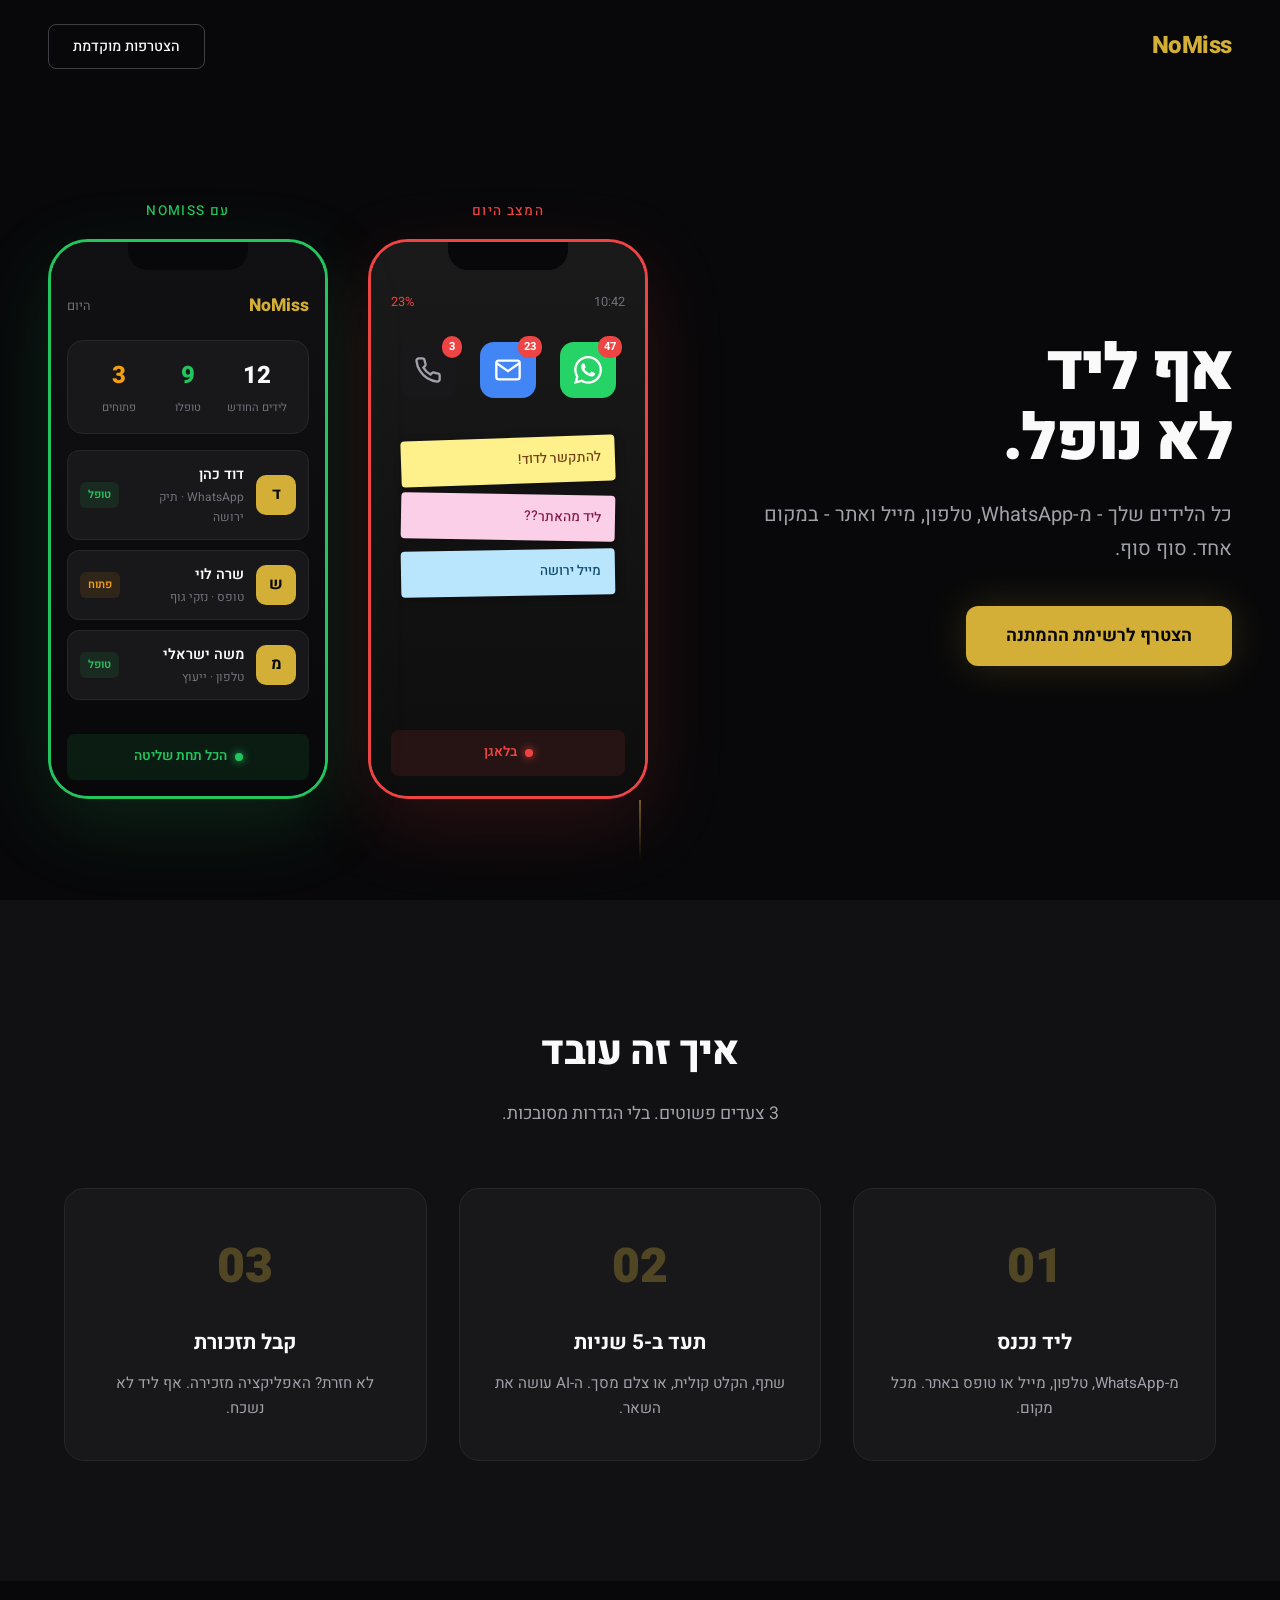
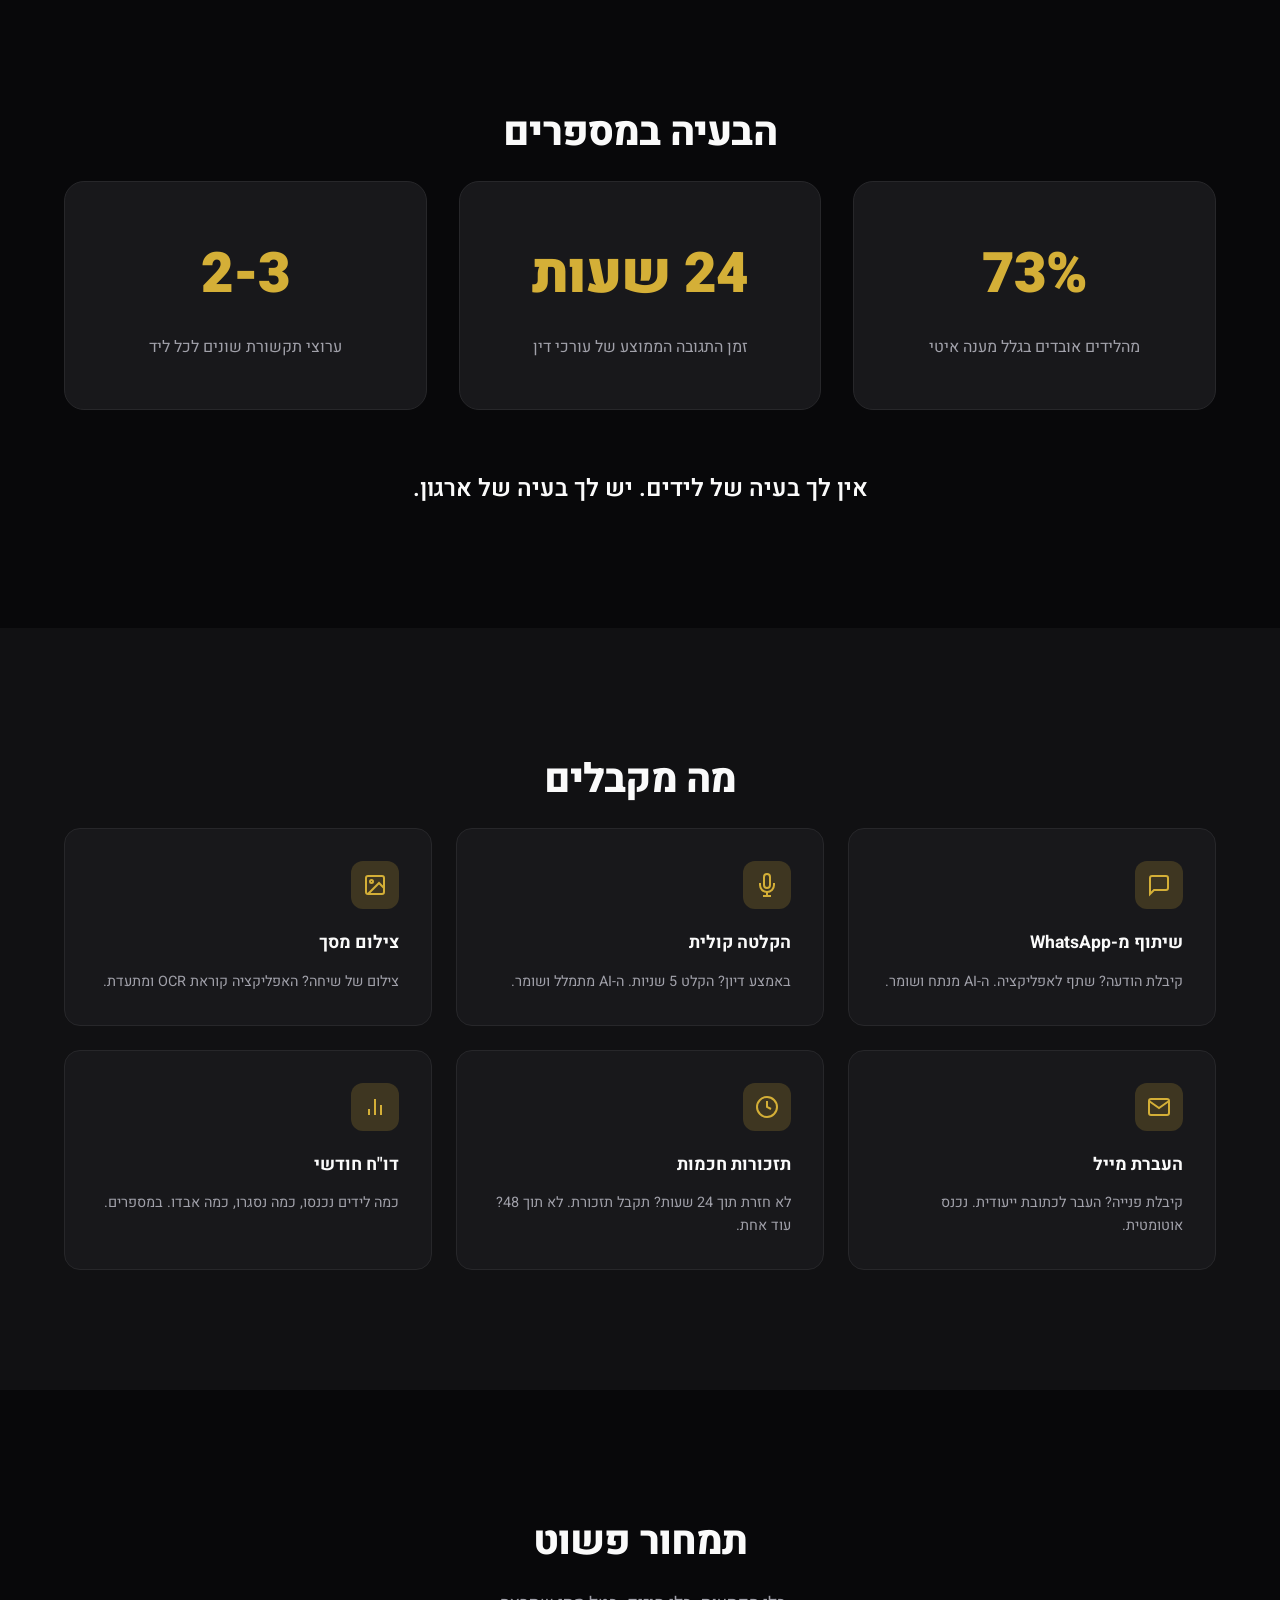
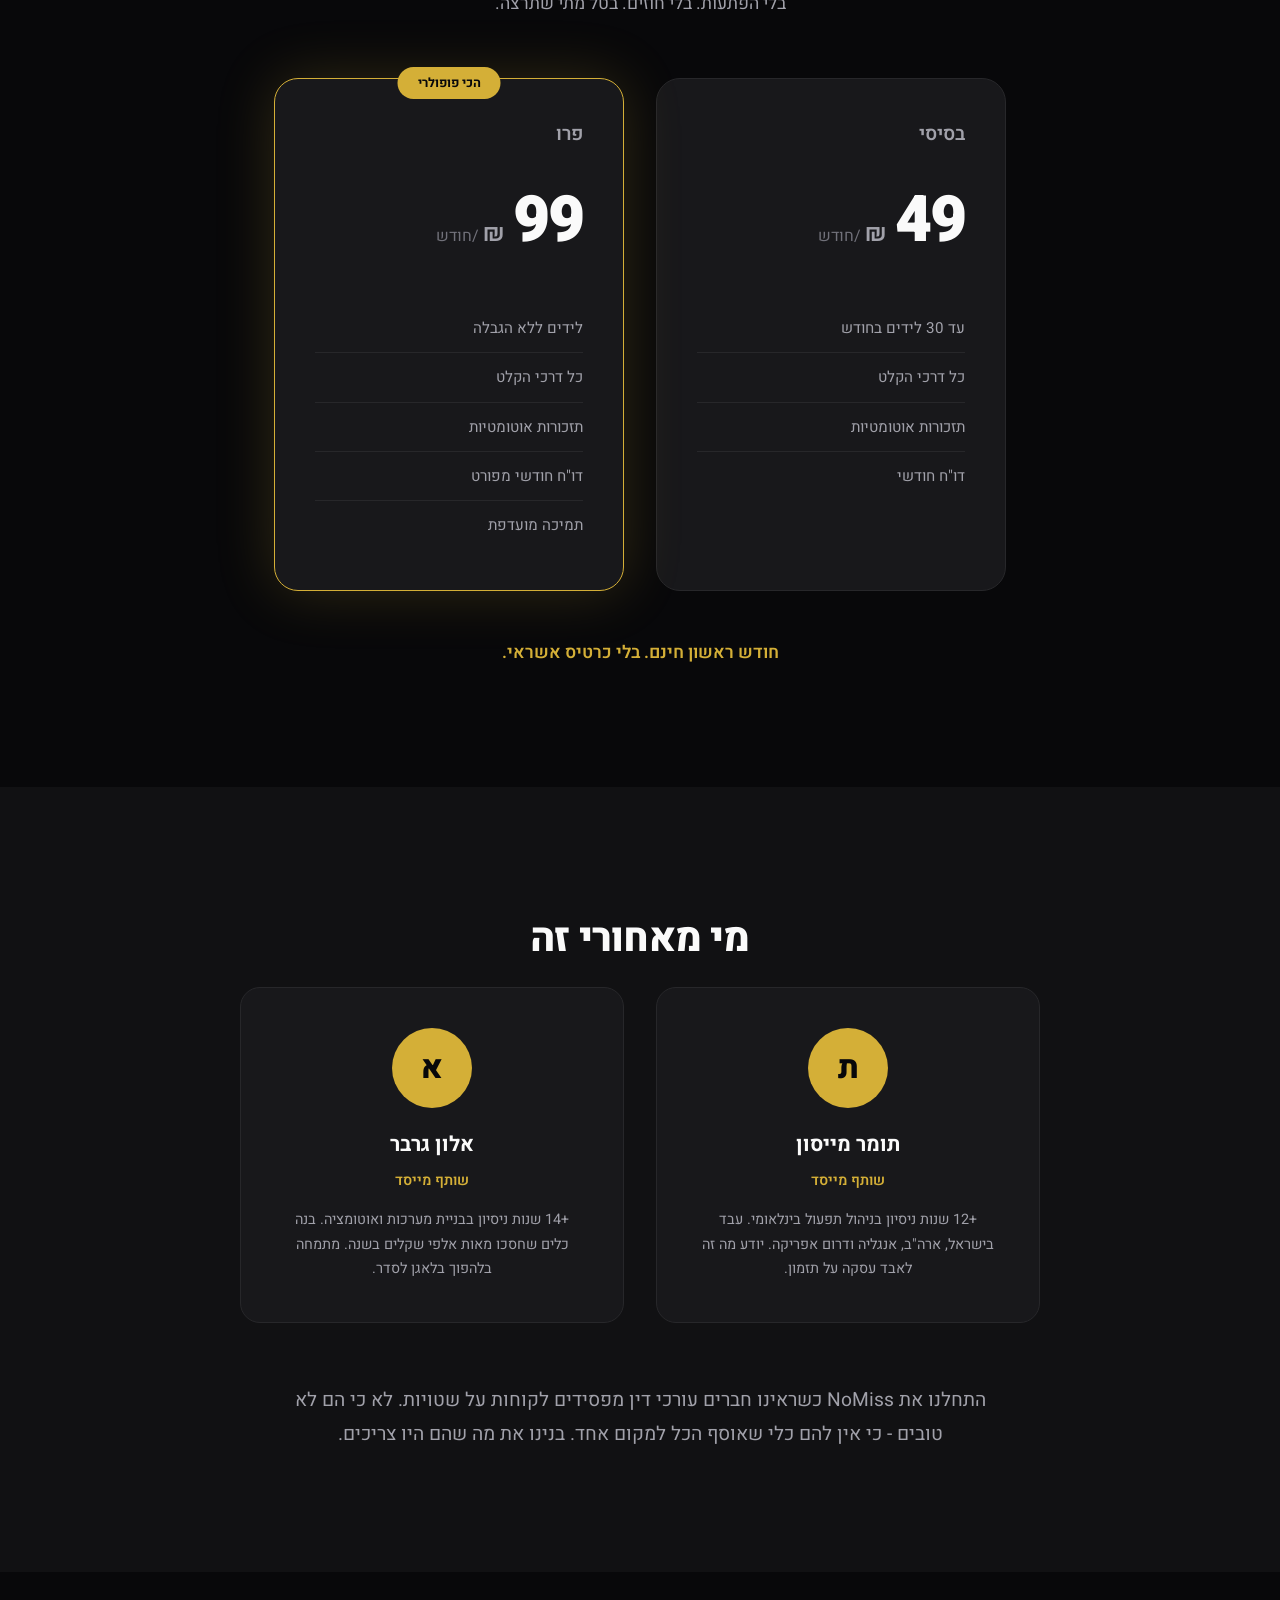
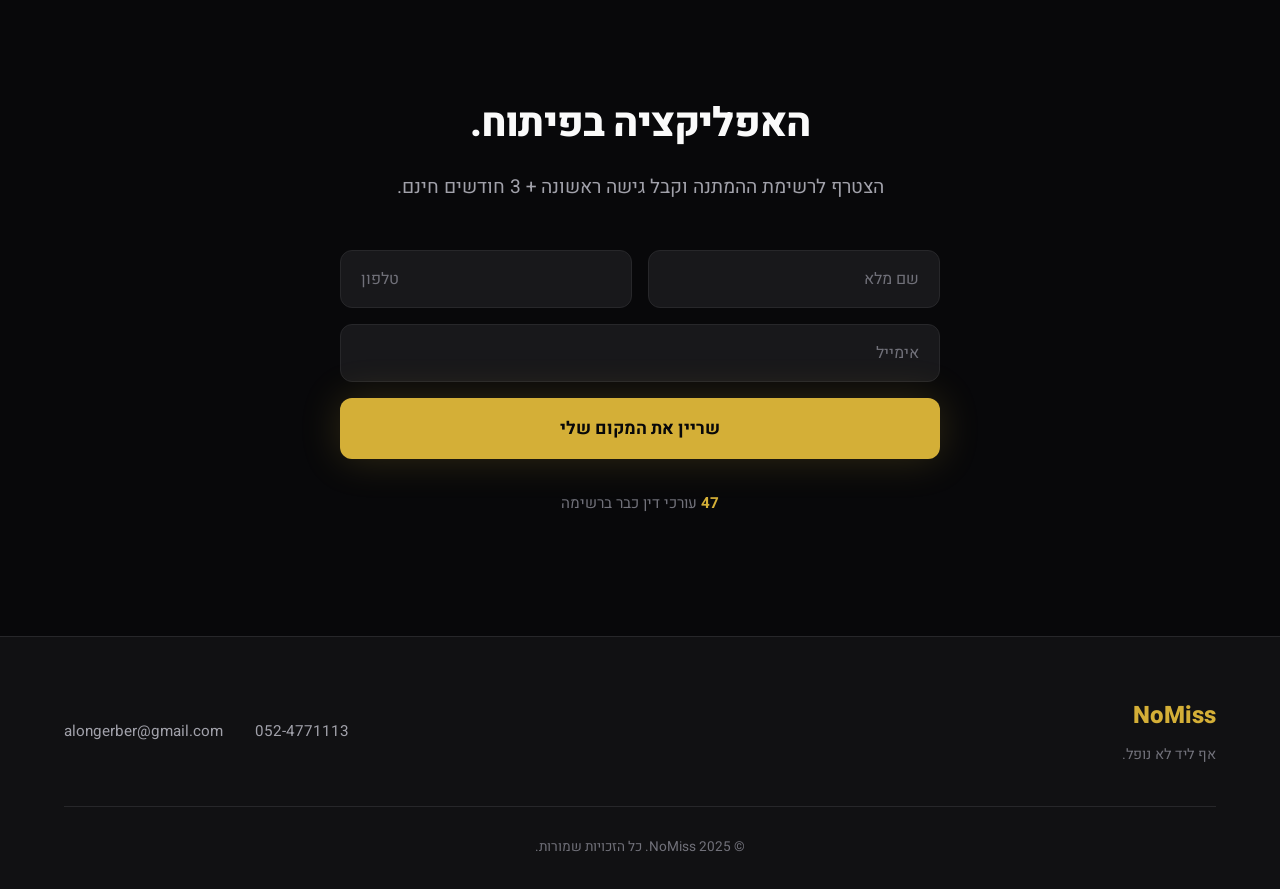
==== commit b6bf42bb: "Final design: Dual phone mockups showing before/after comparison - Hero section with two phone mocku" ====
--- a/index.html
+++ b/index.html
@@ -20,54 +20,114 @@
     </nav>
 
     <div class="hero-content">
-      <div class="hero-phone">
-        <!-- Phone Mockup -->
-        <div class="phone-frame">
-          <div class="phone-notch"></div>
-          <div class="phone-screen">
-            <div class="phone-header">
-              <span class="phone-time">10:42</span>
-              <span class="phone-status">
-                <span class="status-signal"></span>
-                <span class="status-battery">78%</span>
-              </span>
+      <div class="hero-text">
+        <h1 class="hero-headline">אף ליד<br>לא נופל.</h1>
+        <p class="hero-sub">כל הלידים שלך - מ-WhatsApp, טלפון, מייל ואתר - במקום אחד. סוף סוף.</p>
+        <a href="#waitlist" class="hero-cta">הצטרף לרשימת ההמתנה</a>
+      </div>
+
+      <div class="hero-phones">
+        <!-- Before Phone -->
+        <div class="phone-wrapper before">
+          <div class="phone-label">המצב היום</div>
+          <div class="phone-frame">
+            <div class="phone-notch"></div>
+            <div class="chaos-screen">
+              <div class="chaos-header">
+                <span class="chaos-time">10:42</span>
+                <span class="chaos-battery">23%</span>
+              </div>
+              <div class="chaos-apps">
+                <div class="app-icon whatsapp">
+                  <svg viewBox="0 0 24 24" fill="currentColor">
+                    <path d="M17.472 14.382c-.297-.149-1.758-.867-2.03-.967-.273-.099-.471-.148-.67.15-.197.297-.767.966-.94 1.164-.173.199-.347.223-.644.075-.297-.15-1.255-.463-2.39-1.475-.883-.788-1.48-1.761-1.653-2.059-.173-.297-.018-.458.13-.606.134-.133.298-.347.446-.52.149-.174.198-.298.298-.497.099-.198.05-.371-.025-.52-.075-.149-.669-1.612-.916-2.207-.242-.579-.487-.5-.669-.51-.173-.008-.371-.01-.57-.01-.198 0-.52.074-.792.372-.272.297-1.04 1.016-1.04 2.479 0 1.462 1.065 2.875 1.213 3.074.149.198 2.096 3.2 5.077 4.487.709.306 1.262.489 1.694.625.712.227 1.36.195 1.871.118.571-.085 1.758-.719 2.006-1.413.248-.694.248-1.289.173-1.413-.074-.124-.272-.198-.57-.347m-5.421 7.403h-.004a9.87 9.87 0 01-5.031-1.378l-.361-.214-3.741.982.998-3.648-.235-.374a9.86 9.86 0 01-1.51-5.26c.001-5.45 4.436-9.884 9.888-9.884 2.64 0 5.122 1.03 6.988 2.898a9.825 9.825 0 012.893 6.994c-.003 5.45-4.437 9.884-9.885 9.884m8.413-18.297A11.815 11.815 0 0012.05 0C5.495 0 .16 5.335.157 11.892c0 2.096.547 4.142 1.588 5.945L.057 24l6.305-1.654a11.882 11.882 0 005.683 1.448h.005c6.554 0 11.89-5.335 11.893-11.893a11.821 11.821 0 00-3.48-8.413z"/>
+                  </svg>
+                  <span class="app-badge">47</span>
+                </div>
+                <div class="app-icon email">
+                  <svg viewBox="0 0 24 24" fill="none" stroke="currentColor" stroke-width="2">
+                    <path d="M4 4h16c1.1 0 2 .9 2 2v12c0 1.1-.9 2-2 2H4c-1.1 0-2-.9-2-2V6c0-1.1.9-2 2-2z"></path>
+                    <polyline points="22,6 12,13 2,6"></polyline>
+                  </svg>
+                  <span class="app-badge">23</span>
+                </div>
+                <div class="app-icon phone-app">
+                  <svg viewBox="0 0 24 24" fill="none" stroke="currentColor" stroke-width="2">
+                    <path d="M22 16.92v3a2 2 0 0 1-2.18 2 19.79 19.79 0 0 1-8.63-3.07 19.5 19.5 0 0 1-6-6 19.79 19.79 0 0 1-3.07-8.67A2 2 0 0 1 4.11 2h3a2 2 0 0 1 2 1.72 12.84 12.84 0 0 0 .7 2.81 2 2 0 0 1-.45 2.11L8.09 9.91a16 16 0 0 0 6 6l1.27-1.27a2 2 0 0 1 2.11-.45 12.84 12.84 0 0 0 2.81.7A2 2 0 0 1 22 16.92z"></path>
+                  </svg>
+                  <span class="app-badge danger">3</span>
+                </div>
+              </div>
+              <div class="sticky-notes">
+                <div class="sticky yellow">להתקשר לדוד!</div>
+                <div class="sticky pink">ליד מהאתר??</div>
+                <div class="sticky blue">מייל ירושה</div>
+              </div>
+              <div class="chaos-status">
+                <span class="status-dot danger"></span>
+                בלאגן
+              </div>
             </div>
-            <div class="messages-container">
-              <div class="messages-title">
-                <span class="messages-label">לקוחות פוטנציאליים</span>
-                <span class="messages-badge">3 שלא נענו</span>
-              </div>
-              <div class="message-card">
-                <div class="message-header">
-                  <span class="message-sender">לקוח חדש</span>
-                  <span class="message-time">לפני 5 ימים</span>
-                </div>
-                <p class="message-text">היי, פניתי דרך האתר בנוגע לתיק ירושה. עדיין לא קיבלתי תשובה?</p>
-              </div>
-              <div class="message-card">
-                <div class="message-header">
-                  <span class="message-sender">לקוח חדש</span>
-                  <span class="message-time">לפני 3 ימים</span>
-                </div>
-                <p class="message-text">שלום, ניסיתי להתקשר כמה פעמים. אני ממש צריך עזרה עם זה...</p>
-              </div>
-              <div class="message-card final">
-                <div class="message-header">
-                  <span class="message-sender">לקוח חדש</span>
-                  <span class="message-time">היום, 09:15</span>
-                </div>
-                <p class="message-text">סגרתי עם עורך דין אחר. חבל, שמעתי עליך דברים טובים.</p>
+          </div>
+        </div>
+
+        <!-- After Phone -->
+        <div class="phone-wrapper after">
+          <div class="phone-label">עם NoMiss</div>
+          <div class="phone-frame">
+            <div class="phone-notch"></div>
+            <div class="app-screen">
+              <div class="app-header">
+                <span class="app-logo">NoMiss</span>
+                <span class="app-date">היום</span>
+              </div>
+              <div class="stats-card">
+                <div class="stat">
+                  <span class="stat-number">12</span>
+                  <span class="stat-label">לידים החודש</span>
+                </div>
+                <div class="stat">
+                  <span class="stat-number success">9</span>
+                  <span class="stat-label">טופלו</span>
+                </div>
+                <div class="stat">
+                  <span class="stat-number warning">3</span>
+                  <span class="stat-label">פתוחים</span>
+                </div>
+              </div>
+              <div class="leads-list">
+                <div class="lead-item">
+                  <div class="lead-avatar">ד</div>
+                  <div class="lead-info">
+                    <span class="lead-name">דוד כהן</span>
+                    <span class="lead-source">WhatsApp · תיק ירושה</span>
+                  </div>
+                  <span class="lead-status handled">טופל</span>
+                </div>
+                <div class="lead-item">
+                  <div class="lead-avatar">ש</div>
+                  <div class="lead-info">
+                    <span class="lead-name">שרה לוי</span>
+                    <span class="lead-source">טופס · נזקי גוף</span>
+                  </div>
+                  <span class="lead-status open">פתוח</span>
+                </div>
+                <div class="lead-item">
+                  <div class="lead-avatar">מ</div>
+                  <div class="lead-info">
+                    <span class="lead-name">משה ישראלי</span>
+                    <span class="lead-source">טלפון · ייעוץ</span>
+                  </div>
+                  <span class="lead-status handled">טופל</span>
+                </div>
+              </div>
+              <div class="app-status">
+                <span class="status-dot success"></span>
+                הכל תחת שליטה
               </div>
             </div>
           </div>
         </div>
-      </div>
-
-      <div class="hero-text">
-        <p class="hero-eyebrow">זה לא הטלפון שלך.</p>
-        <h1 class="hero-headline">אבל זה יכול להיות.</h1>
-        <p class="hero-sub">לידים נכנסים מ-WhatsApp, טלפון, מייל, ואתר.<br>אין סיכוי לזכור את כולם. עד עכשיו.</p>
-        <a href="#waitlist" class="hero-cta">גלה איך זה עובד</a>
       </div>
     </div>
 
@@ -76,119 +136,122 @@
     </div>
   </section>
 
+  <!-- How It Works Section -->
+  <section class="how-section">
+    <div class="container">
+      <h2 class="section-title">איך זה עובד</h2>
+      <p class="section-subtitle">3 צעדים פשוטים. בלי הגדרות מסובכות.</p>
+
+      <div class="steps-grid">
+        <div class="step-card">
+          <div class="step-number">01</div>
+          <h3>ליד נכנס</h3>
+          <p>מ-WhatsApp, טלפון, מייל או טופס באתר. מכל מקום.</p>
+        </div>
+        <div class="step-card">
+          <div class="step-number">02</div>
+          <h3>תעד ב-5 שניות</h3>
+          <p>שתף, הקלט קולית, או צלם מסך. ה-AI עושה את השאר.</p>
+        </div>
+        <div class="step-card">
+          <div class="step-number">03</div>
+          <h3>קבל תזכורת</h3>
+          <p>לא חזרת? האפליקציה מזכירה. אף ליד לא נשכח.</p>
+        </div>
+      </div>
+    </div>
+  </section>
+
   <!-- Problem Section -->
   <section class="problem-section">
     <div class="container">
-      <h2 class="section-title">הבעיה לא שאתה לא טוב.</h2>
-      <h3 class="section-subtitle">הבעיה שהלידים מגיעים מכל מקום.</h3>
-
-      <div class="problem-grid">
-        <div class="problem-card">
-          <div class="problem-icon">
-            <svg width="24" height="24" viewBox="0 0 24 24" fill="none" stroke="currentColor" stroke-width="2">
+      <h2 class="section-title light">הבעיה במספרים</h2>
+
+      <div class="stats-grid">
+        <div class="stat-card">
+          <div class="stat-big">73%</div>
+          <p>מהלידים אובדים בגלל מענה איטי</p>
+        </div>
+        <div class="stat-card">
+          <div class="stat-big">24 שעות</div>
+          <p>זמן התגובה הממוצע של עורכי דין</p>
+        </div>
+        <div class="stat-card">
+          <div class="stat-big">2-3</div>
+          <p>ערוצי תקשורת שונים לכל ליד</p>
+        </div>
+      </div>
+
+      <p class="problem-conclusion">אין לך בעיה של לידים. יש לך בעיה של ארגון.</p>
+    </div>
+  </section>
+
+  <!-- Features Section -->
+  <section class="features-section">
+    <div class="container">
+      <h2 class="section-title">מה מקבלים</h2>
+
+      <div class="features-grid">
+        <div class="feature-card">
+          <div class="feature-icon">
+            <svg viewBox="0 0 24 24" fill="none" stroke="currentColor" stroke-width="2">
               <path d="M21 15a2 2 0 0 1-2 2H7l-4 4V5a2 2 0 0 1 2-2h14a2 2 0 0 1 2 2z"></path>
             </svg>
           </div>
-          <h4>WhatsApp</h4>
-          <p>הודעה מחבר שהפנה מישהו. נקברה בין 50 הודעות אחרות.</p>
-        </div>
-        <div class="problem-card">
-          <div class="problem-icon">
-            <svg width="24" height="24" viewBox="0 0 24 24" fill="none" stroke="currentColor" stroke-width="2">
-              <path d="M22 16.92v3a2 2 0 0 1-2.18 2 19.79 19.79 0 0 1-8.63-3.07 19.5 19.5 0 0 1-6-6 19.79 19.79 0 0 1-3.07-8.67A2 2 0 0 1 4.11 2h3a2 2 0 0 1 2 1.72 12.84 12.84 0 0 0 .7 2.81 2 2 0 0 1-.45 2.11L8.09 9.91a16 16 0 0 0 6 6l1.27-1.27a2 2 0 0 1 2.11-.45 12.84 12.84 0 0 0 2.81.7A2 2 0 0 1 22 16.92z"></path>
-            </svg>
-          </div>
-          <h4>שיחות שלא נענו</h4>
-          <p>היית בדיון. לא הספקת לרשום. שכחת לחזור.</p>
-        </div>
-        <div class="problem-card">
-          <div class="problem-icon">
-            <svg width="24" height="24" viewBox="0 0 24 24" fill="none" stroke="currentColor" stroke-width="2">
+          <h4>שיתוף מ-WhatsApp</h4>
+          <p>קיבלת הודעה? שתף לאפליקציה. ה-AI מנתח ושומר.</p>
+        </div>
+        <div class="feature-card">
+          <div class="feature-icon">
+            <svg viewBox="0 0 24 24" fill="none" stroke="currentColor" stroke-width="2">
+              <path d="M12 1a3 3 0 0 0-3 3v8a3 3 0 0 0 6 0V4a3 3 0 0 0-3-3z"></path>
+              <path d="M19 10v2a7 7 0 0 1-14 0v-2"></path>
+              <line x1="12" y1="19" x2="12" y2="23"></line>
+              <line x1="8" y1="23" x2="16" y2="23"></line>
+            </svg>
+          </div>
+          <h4>הקלטה קולית</h4>
+          <p>באמצע דיון? הקלט 5 שניות. ה-AI מתמלל ושומר.</p>
+        </div>
+        <div class="feature-card">
+          <div class="feature-icon">
+            <svg viewBox="0 0 24 24" fill="none" stroke="currentColor" stroke-width="2">
+              <rect x="3" y="3" width="18" height="18" rx="2" ry="2"></rect>
+              <circle cx="8.5" cy="8.5" r="1.5"></circle>
+              <polyline points="21 15 16 10 5 21"></polyline>
+            </svg>
+          </div>
+          <h4>צילום מסך</h4>
+          <p>צילום של שיחה? האפליקציה קוראת OCR ומתעדת.</p>
+        </div>
+        <div class="feature-card">
+          <div class="feature-icon">
+            <svg viewBox="0 0 24 24" fill="none" stroke="currentColor" stroke-width="2">
               <path d="M4 4h16c1.1 0 2 .9 2 2v12c0 1.1-.9 2-2 2H4c-1.1 0-2-.9-2-2V6c0-1.1.9-2 2-2z"></path>
               <polyline points="22,6 12,13 2,6"></polyline>
             </svg>
           </div>
-          <h4>מיילים</h4>
-          <p>פנייה מהאתר. נכנסה בין 100 מיילים. נקראה אחרי שבוע.</p>
-        </div>
-        <div class="problem-card">
-          <div class="problem-icon">
-            <svg width="24" height="24" viewBox="0 0 24 24" fill="none" stroke="currentColor" stroke-width="2">
-              <rect x="3" y="3" width="18" height="18" rx="2" ry="2"></rect>
-              <line x1="9" y1="9" x2="15" y2="15"></line>
-              <line x1="15" y1="9" x2="9" y2="15"></line>
-            </svg>
-          </div>
-          <h4>טפסים מהאתר</h4>
-          <p>נשלח למייל. נפתח יומיים אחרי. הלקוח כבר אצל מישהו אחר.</p>
-        </div>
-      </div>
-
-      <p class="problem-conclusion">ואין מקום אחד שאוסף את כולם.</p>
-    </div>
-  </section>
-
-  <!-- Solution Section -->
-  <section class="solution-section">
-    <div class="container">
-      <div class="solution-header">
-        <h2 class="section-title light">אפליקציה אחת.<br>כל הלידים.</h2>
-        <p class="solution-intro">5 שניות לתעד ליד. מכל מקור שהוא.</p>
-      </div>
-
-      <div class="solution-methods">
-        <div class="method-card">
-          <div class="method-number">01</div>
-          <h4>שתף הודעה</h4>
-          <p>קיבלת WhatsApp או SMS? שתף לאפליקציה. ה-AI מנתח ושומר.</p>
-        </div>
-        <div class="method-card">
-          <div class="method-number">02</div>
-          <h4>הקלט קולית</h4>
-          <p>באמצע דיון? פתח את האפליקציה, הקלט 5 שניות, סיימת.</p>
-        </div>
-        <div class="method-card">
-          <div class="method-number">03</div>
-          <h4>צלם מסך</h4>
-          <p>צילום מסך של שיחה? האפליקציה קוראת ומתעדת.</p>
-        </div>
-        <div class="method-card">
-          <div class="method-number">04</div>
-          <h4>העבר מייל</h4>
-          <p>קיבלת פנייה במייל? העבר לכתובת ייעודית. נכנס אוטומטית.</p>
-        </div>
-        <div class="method-card">
-          <div class="method-number">05</div>
-          <h4>שיחה שלא נענתה</h4>
-          <p>לא הספקת לענות? האפליקציה מזהה ומזכירה לך לחזור.</p>
-        </div>
-      </div>
-    </div>
-  </section>
-
-  <!-- Features Section -->
-  <section class="features-section">
-    <div class="container">
-      <h2 class="section-title light">מה עוד מקבלים</h2>
-
-      <div class="features-grid">
-        <div class="feature-item">
-          <div class="feature-line"></div>
-          <h4>ניתוח אוטומטי</h4>
-          <p>ה-AI מזהה שם, טלפון, נושא הפנייה - בלי שתקליד מילה.</p>
-        </div>
-        <div class="feature-item">
-          <div class="feature-line"></div>
+          <h4>העברת מייל</h4>
+          <p>קיבלת פנייה? העבר לכתובת ייעודית. נכנס אוטומטית.</p>
+        </div>
+        <div class="feature-card">
+          <div class="feature-icon">
+            <svg viewBox="0 0 24 24" fill="none" stroke="currentColor" stroke-width="2">
+              <circle cx="12" cy="12" r="10"></circle>
+              <polyline points="12 6 12 12 16 14"></polyline>
+            </svg>
+          </div>
           <h4>תזכורות חכמות</h4>
           <p>לא חזרת תוך 24 שעות? תקבל תזכורת. לא תוך 48? עוד אחת.</p>
         </div>
-        <div class="feature-item">
-          <div class="feature-line"></div>
-          <h4>סטטוס ליד</h4>
-          <p>חדש, בטיפול, נסגר. תמיד תדע איפה כל ליד עומד.</p>
-        </div>
-        <div class="feature-item">
-          <div class="feature-line"></div>
+        <div class="feature-card">
+          <div class="feature-icon">
+            <svg viewBox="0 0 24 24" fill="none" stroke="currentColor" stroke-width="2">
+              <line x1="18" y1="20" x2="18" y2="10"></line>
+              <line x1="12" y1="20" x2="12" y2="4"></line>
+              <line x1="6" y1="20" x2="6" y2="14"></line>
+            </svg>
+          </div>
           <h4>דו"ח חודשי</h4>
           <p>כמה לידים נכנסו, כמה נסגרו, כמה אבדו. במספרים.</p>
         </div>
@@ -199,7 +262,7 @@
   <!-- Pricing Section -->
   <section class="pricing-section">
     <div class="container">
-      <h2 class="section-title">תמחור פשוט</h2>
+      <h2 class="section-title light">תמחור פשוט</h2>
       <p class="pricing-intro">בלי הפתעות. בלי חוזים. בטל מתי שתרצה.</p>
 
       <div class="pricing-cards">
@@ -243,7 +306,7 @@
   <!-- About Section -->
   <section class="about-section">
     <div class="container">
-      <h2 class="section-title light">מי מאחורי זה</h2>
+      <h2 class="section-title">מי מאחורי זה</h2>
 
       <div class="founders-grid">
         <div class="founder-card">
--- a/styles.css
+++ b/styles.css
@@ -1,35 +1,39 @@
-/* Reset & Base */
+/* ===== CSS Variables ===== */
+:root {
+  --bg-primary: #08080A;
+  --bg-secondary: #111113;
+  --bg-card: #18181B;
+  --bg-card-hover: #1f1f23;
+  --text-primary: #FAFAFA;
+  --text-secondary: #A1A1AA;
+  --text-muted: #71717A;
+  --accent: #D4AF37;
+  --accent-dark: #B8942F;
+  --accent-glow: rgba(212, 175, 55, 0.2);
+  --success: #22C55E;
+  --success-bg: rgba(34, 197, 94, 0.1);
+  --warning: #F59E0B;
+  --warning-bg: rgba(245, 158, 11, 0.1);
+  --danger: #EF4444;
+  --danger-bg: rgba(239, 68, 68, 0.1);
+  --border: #27272A;
+  --border-light: #3f3f46;
+}
+
+/* ===== Reset & Base ===== */
 * {
   margin: 0;
   padding: 0;
   box-sizing: border-box;
 }
 
-:root {
-  --bg-dark: #0A0A0B;
-  --bg-dark-secondary: #141416;
-  --bg-light: #FAFAFA;
-  --bg-card: #1C1C1E;
-  --text-primary: #FFFFFF;
-  --text-secondary: rgba(255,255,255,0.6);
-  --text-muted: rgba(255,255,255,0.4);
-  --text-dark: #1A1A1A;
-  --text-dark-secondary: #6B7280;
-  --accent: #D4AF37;
-  --accent-hover: #E5C349;
-  --accent-dim: rgba(212,175,55,0.1);
-  --border: rgba(255,255,255,0.08);
-  --danger: #EF4444;
-  --danger-dim: rgba(239,68,68,0.15);
-}
-
 html {
   scroll-behavior: smooth;
 }
 
 body {
   font-family: 'Heebo', sans-serif;
-  background: var(--bg-dark);
+  background: var(--bg-primary);
   color: var(--text-primary);
   line-height: 1.6;
   overflow-x: hidden;
@@ -41,7 +45,7 @@
   padding: 0 24px;
 }
 
-/* Navigation */
+/* ===== Navigation ===== */
 .nav {
   display: flex;
   justify-content: space-between;
@@ -55,262 +59,471 @@
 }
 
 .logo {
-  font-size: 24px;
+  font-size: 1.5rem;
   font-weight: 800;
+  color: var(--accent);
+  letter-spacing: -0.02em;
+}
+
+.nav-cta {
+  background: transparent;
+  border: 1px solid var(--border-light);
   color: var(--text-primary);
-  letter-spacing: -0.5px;
-}
-
-.nav-cta {
-  color: var(--accent);
+  padding: 10px 24px;
+  border-radius: 8px;
   text-decoration: none;
-  font-weight: 600;
-  font-size: 14px;
-  padding: 12px 24px;
-  border: 1px solid var(--accent);
-  border-radius: 8px;
+  font-weight: 500;
+  font-size: 0.9rem;
   transition: all 0.3s ease;
 }
 
 .nav-cta:hover {
-  background: var(--accent);
-  color: var(--bg-dark);
-}
-
-/* Hero Section */
+  border-color: var(--accent);
+  color: var(--accent);
+}
+
+/* ===== Hero Section ===== */
 .hero {
   min-height: 100vh;
+  background: var(--bg-primary);
+  position: relative;
   display: flex;
   flex-direction: column;
-  align-items: center;
-  justify-content: center;
-  padding: 120px 24px 60px;
+  padding-top: 100px;
+}
+
+.hero-content {
+  flex: 1;
+  display: flex;
+  align-items: center;
+  justify-content: space-between;
+  padding: 0 48px;
+  gap: 60px;
+}
+
+.hero-text {
+  flex: 1;
+  max-width: 500px;
+}
+
+.hero-headline {
+  font-size: 4rem;
+  font-weight: 900;
+  line-height: 1.1;
+  margin-bottom: 24px;
+  letter-spacing: -0.03em;
+}
+
+.hero-sub {
+  font-size: 1.25rem;
+  color: var(--text-secondary);
+  margin-bottom: 40px;
+  line-height: 1.7;
+}
+
+.hero-cta {
+  display: inline-block;
+  background: var(--accent);
+  color: var(--bg-primary);
+  padding: 16px 40px;
+  border-radius: 12px;
+  text-decoration: none;
+  font-weight: 700;
+  font-size: 1.1rem;
+  transition: all 0.3s ease;
+  box-shadow: 0 0 40px var(--accent-glow);
+}
+
+.hero-cta:hover {
+  background: var(--accent-dark);
+  transform: translateY(-2px);
+  box-shadow: 0 0 60px var(--accent-glow);
+}
+
+/* ===== Hero Phones ===== */
+.hero-phones {
+  display: flex;
+  gap: 40px;
+  align-items: flex-start;
+}
+
+.phone-wrapper {
+  display: flex;
+  flex-direction: column;
+  align-items: center;
+  gap: 16px;
+}
+
+.phone-label {
+  font-size: 0.85rem;
+  color: var(--text-muted);
+  font-weight: 500;
+  text-transform: uppercase;
+  letter-spacing: 0.1em;
+}
+
+.phone-wrapper.before .phone-label {
+  color: var(--danger);
+}
+
+.phone-wrapper.after .phone-label {
+  color: var(--success);
+}
+
+.phone-frame {
+  width: 280px;
+  height: 560px;
+  background: var(--bg-card);
+  border-radius: 40px;
+  border: 3px solid var(--border);
   position: relative;
-  background: linear-gradient(180deg, var(--bg-dark) 0%, var(--bg-dark-secondary) 100%);
-}
-
-.hero-content {
-  display: flex;
-  flex-direction: column;
-  align-items: center;
-  gap: 48px;
-  max-width: 1000px;
-}
-
-/* Phone Mockup */
-.phone-frame {
-  position: relative;
-  background: linear-gradient(135deg, #2A2A2C 0%, #1A1A1C 50%, #2A2A2C 100%);
-  border-radius: 54px;
-  padding: 12px;
-  box-shadow:
-    0 0 0 1px rgba(255,255,255,0.1),
-    0 25px 60px rgba(0,0,0,0.5),
-    0 50px 100px rgba(0,0,0,0.3),
-    inset 0 1px 1px rgba(255,255,255,0.1);
-  max-width: 320px;
+  overflow: hidden;
+  box-shadow: 0 25px 80px rgba(0, 0, 0, 0.5);
+}
+
+.phone-wrapper.before .phone-frame {
+  border-color: var(--danger);
+  box-shadow: 0 25px 80px rgba(239, 68, 68, 0.15);
+}
+
+.phone-wrapper.after .phone-frame {
+  border-color: var(--success);
+  box-shadow: 0 25px 80px rgba(34, 197, 94, 0.15);
 }
 
 .phone-notch {
+  width: 120px;
+  height: 28px;
+  background: var(--bg-primary);
+  border-radius: 0 0 20px 20px;
   position: absolute;
-  top: 12px;
+  top: 0;
   left: 50%;
   transform: translateX(-50%);
-  width: 100px;
+  z-index: 10;
+}
+
+/* ===== Chaos Screen (Before) ===== */
+.chaos-screen {
+  height: 100%;
+  padding: 50px 20px 20px;
+  background: linear-gradient(180deg, #1a1a1a 0%, #0d0d0d 100%);
+  display: flex;
+  flex-direction: column;
+}
+
+.chaos-header {
+  display: flex;
+  justify-content: space-between;
+  align-items: center;
+  margin-bottom: 30px;
+  font-size: 0.8rem;
+  color: var(--text-muted);
+}
+
+.chaos-battery {
+  color: var(--danger);
+}
+
+.chaos-apps {
+  display: flex;
+  justify-content: center;
+  gap: 24px;
+  margin-bottom: 30px;
+}
+
+.app-icon {
+  width: 56px;
+  height: 56px;
+  background: var(--bg-card);
+  border-radius: 14px;
+  display: flex;
+  align-items: center;
+  justify-content: center;
+  position: relative;
+}
+
+.app-icon svg {
+  width: 28px;
   height: 28px;
-  background: #000;
-  border-radius: 0 0 18px 18px;
-  z-index: 10;
-}
-
-.phone-screen {
-  background: #000;
-  border-radius: 44px;
-  min-height: 580px;
-  overflow: hidden;
-  position: relative;
-}
-
-.phone-header {
-  display: flex;
-  justify-content: space-between;
-  align-items: center;
-  padding: 16px 24px;
-  padding-top: 48px;
-}
-
-.phone-time {
-  font-size: 15px;
-  font-weight: 600;
-}
-
-.phone-status {
-  display: flex;
-  align-items: center;
+}
+
+.app-icon.whatsapp {
+  background: #25D366;
+  color: white;
+}
+
+.app-icon.email {
+  background: #4285F4;
+  color: white;
+}
+
+.app-icon.phone-app {
+  background: var(--bg-card);
+  color: var(--text-secondary);
+}
+
+.app-badge {
+  position: absolute;
+  top: -6px;
+  right: -6px;
+  background: var(--danger);
+  color: white;
+  font-size: 0.7rem;
+  font-weight: 700;
+  padding: 2px 6px;
+  border-radius: 10px;
+  min-width: 20px;
+  text-align: center;
+}
+
+.app-badge.danger {
+  background: var(--danger);
+  animation: pulse 2s infinite;
+}
+
+@keyframes pulse {
+  0%, 100% { transform: scale(1); }
+  50% { transform: scale(1.1); }
+}
+
+.sticky-notes {
+  flex: 1;
+  display: flex;
+  flex-direction: column;
+  gap: 10px;
+  padding: 10px;
+}
+
+.sticky {
+  padding: 12px 14px;
+  border-radius: 4px;
+  font-size: 0.85rem;
+  font-weight: 500;
+  transform: rotate(-1deg);
+  box-shadow: 2px 2px 8px rgba(0, 0, 0, 0.3);
+}
+
+.sticky.yellow {
+  background: #FEF08A;
+  color: #713F12;
+  transform: rotate(-2deg);
+}
+
+.sticky.pink {
+  background: #FBCFE8;
+  color: #831843;
+  transform: rotate(1deg);
+}
+
+.sticky.blue {
+  background: #BAE6FD;
+  color: #0C4A6E;
+  transform: rotate(-1deg);
+}
+
+.chaos-status {
+  display: flex;
+  align-items: center;
+  justify-content: center;
   gap: 8px;
-  font-size: 13px;
-}
-
-.status-signal::before {
-  content: '●●●●○';
-  letter-spacing: -2px;
-}
-
-.messages-container {
-  padding: 0 16px 24px;
-}
-
-.messages-title {
-  display: flex;
-  justify-content: space-between;
-  align-items: center;
-  padding: 16px 0;
-  border-bottom: 1px solid var(--border);
-  margin-bottom: 16px;
-}
-
-.messages-label {
-  font-size: 18px;
-  font-weight: 700;
-}
-
-.messages-badge {
-  font-size: 12px;
+  padding: 12px;
+  background: var(--danger-bg);
+  border-radius: 8px;
+  font-size: 0.85rem;
   color: var(--danger);
   font-weight: 600;
 }
 
-.message-card {
+/* ===== App Screen (After) ===== */
+.app-screen {
+  height: 100%;
+  padding: 50px 16px 16px;
+  background: linear-gradient(180deg, var(--bg-secondary) 0%, var(--bg-primary) 100%);
+  display: flex;
+  flex-direction: column;
+}
+
+.app-header {
+  display: flex;
+  justify-content: space-between;
+  align-items: center;
+  margin-bottom: 20px;
+}
+
+.app-logo {
+  font-size: 1.1rem;
+  font-weight: 800;
+  color: var(--accent);
+}
+
+.app-date {
+  font-size: 0.8rem;
+  color: var(--text-muted);
+}
+
+.stats-card {
+  display: flex;
+  justify-content: space-between;
   background: var(--bg-card);
   border-radius: 16px;
   padding: 16px;
-  margin-bottom: 12px;
+  margin-bottom: 16px;
   border: 1px solid var(--border);
-  opacity: 0;
-  transform: translateY(20px);
-  animation: messageIn 0.6s ease forwards;
-}
-
-.message-card:nth-child(2) { animation-delay: 0.3s; }
-.message-card:nth-child(3) { animation-delay: 0.6s; }
-.message-card:nth-child(4) { animation-delay: 0.9s; }
-
-@keyframes messageIn {
-  to {
-    opacity: 1;
-    transform: translateY(0);
-  }
-}
-
-.message-card.final {
-  background: var(--danger-dim);
-  border-color: rgba(239,68,68,0.3);
-}
-
-.message-header {
-  display: flex;
-  justify-content: space-between;
-  align-items: center;
-  margin-bottom: 8px;
-}
-
-.message-sender {
+}
+
+.stats-card .stat {
+  text-align: center;
+  flex: 1;
+}
+
+.stats-card .stat-number {
+  font-size: 1.5rem;
+  font-weight: 800;
+  display: block;
+  color: var(--text-primary);
+}
+
+.stats-card .stat-number.success {
+  color: var(--success);
+}
+
+.stats-card .stat-number.warning {
+  color: var(--warning);
+}
+
+.stats-card .stat-label {
+  font-size: 0.7rem;
+  color: var(--text-muted);
+  display: block;
+  margin-top: 4px;
+}
+
+.leads-list {
+  flex: 1;
+  display: flex;
+  flex-direction: column;
+  gap: 10px;
+  overflow: hidden;
+}
+
+.lead-item {
+  display: flex;
+  align-items: center;
+  gap: 12px;
+  background: var(--bg-card);
+  padding: 12px;
+  border-radius: 12px;
+  border: 1px solid var(--border);
+}
+
+.lead-avatar {
+  width: 40px;
+  height: 40px;
+  background: var(--accent);
+  color: var(--bg-primary);
+  border-radius: 10px;
+  display: flex;
+  align-items: center;
+  justify-content: center;
+  font-weight: 700;
+  font-size: 1rem;
+}
+
+.lead-info {
+  flex: 1;
+  min-width: 0;
+}
+
+.lead-name {
+  display: block;
   font-weight: 600;
-  font-size: 14px;
-}
-
-.message-time {
-  font-size: 11px;
+  font-size: 0.9rem;
+  color: var(--text-primary);
+}
+
+.lead-source {
+  display: block;
+  font-size: 0.75rem;
   color: var(--text-muted);
-}
-
-.message-text {
-  font-size: 14px;
-  color: var(--text-secondary);
-  line-height: 1.5;
-}
-
-.message-card.final .message-text {
-  color: var(--text-primary);
-}
-
-/* Hero Text */
-.hero-text {
-  text-align: center;
-  max-width: 600px;
-}
-
-.hero-eyebrow {
-  font-size: 18px;
-  color: var(--text-muted);
-  margin-bottom: 8px;
-  font-weight: 400;
-}
-
-.hero-headline {
-  font-size: 56px;
-  font-weight: 800;
-  line-height: 1.1;
-  margin-bottom: 24px;
-  letter-spacing: -1px;
-}
-
-.hero-sub {
-  font-size: 18px;
-  color: var(--text-secondary);
-  margin-bottom: 40px;
-  line-height: 1.7;
-}
-
-.hero-cta {
-  display: inline-block;
-  background: var(--accent);
-  color: var(--bg-dark);
-  font-size: 16px;
-  font-weight: 700;
-  padding: 18px 48px;
-  border-radius: 12px;
-  text-decoration: none;
-  transition: all 0.3s ease;
-}
-
-.hero-cta:hover {
-  background: var(--accent-hover);
-  transform: translateY(-2px);
-  box-shadow: 0 20px 40px rgba(212,175,55,0.25);
-}
-
+  margin-top: 2px;
+}
+
+.lead-status {
+  font-size: 0.7rem;
+  padding: 4px 8px;
+  border-radius: 6px;
+  font-weight: 600;
+}
+
+.lead-status.handled {
+  background: var(--success-bg);
+  color: var(--success);
+}
+
+.lead-status.open {
+  background: var(--warning-bg);
+  color: var(--warning);
+}
+
+.app-status {
+  display: flex;
+  align-items: center;
+  justify-content: center;
+  gap: 8px;
+  padding: 12px;
+  background: var(--success-bg);
+  border-radius: 8px;
+  font-size: 0.85rem;
+  color: var(--success);
+  font-weight: 600;
+  margin-top: auto;
+}
+
+.status-dot {
+  width: 8px;
+  height: 8px;
+  border-radius: 50%;
+}
+
+.status-dot.success {
+  background: var(--success);
+  box-shadow: 0 0 8px var(--success);
+}
+
+.status-dot.danger {
+  background: var(--danger);
+  box-shadow: 0 0 8px var(--danger);
+  animation: pulse 2s infinite;
+}
+
+/* ===== Scroll Indicator ===== */
 .hero-scroll-indicator {
   position: absolute;
-  bottom: 32px;
+  bottom: 40px;
   left: 50%;
   transform: translateX(-50%);
 }
 
 .scroll-line {
   width: 1px;
-  height: 48px;
-  background: linear-gradient(180deg, var(--text-muted) 0%, transparent 100%);
-  animation: scrollPulse 2s ease infinite;
+  height: 60px;
+  background: linear-gradient(to bottom, var(--accent), transparent);
+  animation: scrollPulse 2s infinite;
 }
 
 @keyframes scrollPulse {
-  0%, 100% { opacity: 0.3; }
-  50% { opacity: 0.8; }
-}
-
-/* Problem Section */
-.problem-section {
-  padding: 120px 24px;
-  background: var(--bg-light);
-}
-
+  0%, 100% { opacity: 0.3; height: 60px; }
+  50% { opacity: 1; height: 80px; }
+}
+
+/* ===== Section Titles ===== */
 .section-title {
-  font-size: 42px;
+  font-size: 2.5rem;
   font-weight: 800;
   text-align: center;
-  letter-spacing: -0.5px;
-  color: var(--text-dark);
+  margin-bottom: 16px;
+  letter-spacing: -0.02em;
 }
 
 .section-title.light {
@@ -318,199 +531,192 @@
 }
 
 .section-subtitle {
-  font-size: 24px;
-  font-weight: 400;
-  text-align: center;
-  color: var(--text-dark-secondary);
-  margin-top: 8px;
-  margin-bottom: 64px;
-}
-
-.problem-grid {
+  font-size: 1.1rem;
+  color: var(--text-secondary);
+  text-align: center;
+  margin-bottom: 60px;
+}
+
+/* ===== How It Works Section ===== */
+.how-section {
+  padding: 120px 0;
+  background: var(--bg-secondary);
+}
+
+.steps-grid {
   display: grid;
-  grid-template-columns: repeat(4, 1fr);
+  grid-template-columns: repeat(3, 1fr);
+  gap: 32px;
+}
+
+.step-card {
+  background: var(--bg-card);
+  border: 1px solid var(--border);
+  border-radius: 20px;
+  padding: 40px 32px;
+  text-align: center;
+  transition: all 0.3s ease;
+}
+
+.step-card:hover {
+  border-color: var(--accent);
+  transform: translateY(-4px);
+}
+
+.step-number {
+  font-size: 3rem;
+  font-weight: 900;
+  color: var(--accent);
+  opacity: 0.3;
+  margin-bottom: 20px;
+}
+
+.step-card h3 {
+  font-size: 1.3rem;
+  font-weight: 700;
+  margin-bottom: 12px;
+}
+
+.step-card p {
+  color: var(--text-secondary);
+  font-size: 0.95rem;
+  line-height: 1.6;
+}
+
+/* ===== Problem Section ===== */
+.problem-section {
+  padding: 120px 0;
+  background: var(--bg-primary);
+}
+
+.stats-grid {
+  display: grid;
+  grid-template-columns: repeat(3, 1fr);
+  gap: 32px;
+  margin-bottom: 60px;
+}
+
+.stat-card {
+  background: var(--bg-card);
+  border: 1px solid var(--border);
+  border-radius: 20px;
+  padding: 48px 32px;
+  text-align: center;
+}
+
+.stat-big {
+  font-size: 3.5rem;
+  font-weight: 900;
+  color: var(--accent);
+  margin-bottom: 16px;
+  letter-spacing: -0.02em;
+}
+
+.stat-card p {
+  color: var(--text-secondary);
+  font-size: 1rem;
+}
+
+.problem-conclusion {
+  font-size: 1.5rem;
+  font-weight: 600;
+  text-align: center;
+  color: var(--text-primary);
+}
+
+/* ===== Features Section ===== */
+.features-section {
+  padding: 120px 0;
+  background: var(--bg-secondary);
+}
+
+.features-grid {
+  display: grid;
+  grid-template-columns: repeat(3, 1fr);
   gap: 24px;
-  max-width: 1000px;
-  margin: 0 auto;
-}
-
-.problem-card {
-  background: #fff;
+}
+
+.feature-card {
+  background: var(--bg-card);
+  border: 1px solid var(--border);
   border-radius: 16px;
-  padding: 32px 24px;
-  text-align: center;
-  box-shadow: 0 4px 24px rgba(0,0,0,0.06);
+  padding: 32px;
   transition: all 0.3s ease;
 }
 
-.problem-card:hover {
-  transform: translateY(-4px);
-  box-shadow: 0 12px 32px rgba(0,0,0,0.1);
-}
-
-.problem-icon {
+.feature-card:hover {
+  border-color: var(--accent);
+  background: var(--bg-card-hover);
+}
+
+.feature-icon {
   width: 48px;
   height: 48px;
-  background: var(--accent-dim);
+  background: var(--accent-glow);
   border-radius: 12px;
   display: flex;
   align-items: center;
   justify-content: center;
-  margin: 0 auto 20px;
-  color: var(--accent);
-}
-
-.problem-card h4 {
-  font-size: 18px;
-  font-weight: 700;
-  color: var(--text-dark);
-  margin-bottom: 12px;
-}
-
-.problem-card p {
-  font-size: 14px;
-  color: var(--text-dark-secondary);
-  line-height: 1.6;
-}
-
-.problem-conclusion {
-  text-align: center;
-  font-size: 20px;
-  font-weight: 600;
-  color: var(--text-dark);
-  margin-top: 64px;
-}
-
-/* Solution Section */
-.solution-section {
-  padding: 120px 24px;
-  background: var(--bg-dark);
-}
-
-.solution-header {
-  text-align: center;
-  margin-bottom: 80px;
-}
-
-.solution-intro {
-  font-size: 20px;
-  color: var(--text-secondary);
-  margin-top: 16px;
-}
-
-.solution-methods {
-  display: grid;
-  grid-template-columns: repeat(5, 1fr);
-  gap: 24px;
-  max-width: 1100px;
-  margin: 0 auto;
-}
-
-.method-card {
-  background: var(--bg-card);
-  border-radius: 16px;
-  padding: 32px 20px;
-  border: 1px solid var(--border);
-  transition: all 0.3s ease;
-}
-
-.method-card:hover {
-  border-color: var(--accent);
-  transform: translateY(-4px);
-}
-
-.method-number {
-  font-size: 14px;
-  font-weight: 700;
-  color: var(--accent);
-  margin-bottom: 16px;
-}
-
-.method-card h4 {
-  font-size: 18px;
+  margin-bottom: 20px;
+}
+
+.feature-icon svg {
+  width: 24px;
+  height: 24px;
+  color: var(--accent);
+}
+
+.feature-card h4 {
+  font-size: 1.1rem;
   font-weight: 700;
   margin-bottom: 12px;
 }
 
-.method-card p {
-  font-size: 14px;
-  color: var(--text-secondary);
+.feature-card p {
+  color: var(--text-secondary);
+  font-size: 0.9rem;
   line-height: 1.6;
 }
 
-/* Features Section */
-.features-section {
-  padding: 120px 24px;
-  background: var(--bg-dark-secondary);
-}
-
-.features-grid {
-  display: grid;
-  grid-template-columns: repeat(4, 1fr);
-  gap: 48px;
-  max-width: 1000px;
-  margin: 64px auto 0;
-}
-
-.feature-item {
-  position: relative;
-}
-
-.feature-line {
-  width: 40px;
-  height: 2px;
-  background: var(--accent);
-  margin-bottom: 24px;
-}
-
-.feature-item h4 {
-  font-size: 18px;
-  font-weight: 700;
-  margin-bottom: 12px;
-}
-
-.feature-item p {
-  font-size: 15px;
-  color: var(--text-secondary);
-  line-height: 1.6;
-}
-
-/* Pricing Section */
+/* ===== Pricing Section ===== */
 .pricing-section {
-  padding: 120px 24px;
-  background: var(--bg-light);
+  padding: 120px 0;
+  background: var(--bg-primary);
 }
 
 .pricing-intro {
-  text-align: center;
-  font-size: 18px;
-  color: var(--text-dark-secondary);
-  margin-top: 16px;
-  margin-bottom: 64px;
+  font-size: 1.1rem;
+  color: var(--text-secondary);
+  text-align: center;
+  margin-bottom: 60px;
 }
 
 .pricing-cards {
   display: flex;
   justify-content: center;
   gap: 32px;
-  max-width: 700px;
+  max-width: 800px;
   margin: 0 auto;
 }
 
 .pricing-card {
-  background: #fff;
-  border-radius: 20px;
-  padding: 40px 32px;
+  background: var(--bg-card);
+  border: 1px solid var(--border);
+  border-radius: 24px;
+  padding: 40px;
   flex: 1;
-  max-width: 320px;
-  box-shadow: 0 4px 24px rgba(0,0,0,0.06);
+  max-width: 350px;
   position: relative;
-  border: 2px solid transparent;
+  transition: all 0.3s ease;
+}
+
+.pricing-card:hover {
+  border-color: var(--accent);
 }
 
 .pricing-card.featured {
   border-color: var(--accent);
-  box-shadow: 0 8px 40px rgba(212,175,55,0.15);
+  box-shadow: 0 0 60px var(--accent-glow);
 }
 
 .pricing-badge {
@@ -519,18 +725,18 @@
   left: 50%;
   transform: translateX(-50%);
   background: var(--accent);
-  color: var(--bg-dark);
-  font-size: 12px;
+  color: var(--bg-primary);
+  padding: 6px 20px;
+  border-radius: 20px;
+  font-size: 0.8rem;
   font-weight: 700;
-  padding: 6px 16px;
-  border-radius: 20px;
 }
 
 .pricing-name {
-  font-size: 16px;
+  font-size: 1.2rem;
   font-weight: 600;
-  color: var(--text-dark-secondary);
-  margin-bottom: 8px;
+  margin-bottom: 20px;
+  color: var(--text-secondary);
 }
 
 .pricing-price {
@@ -538,21 +744,22 @@
 }
 
 .price-number {
-  font-size: 56px;
-  font-weight: 800;
-  color: var(--text-dark);
-  line-height: 1;
+  font-size: 4rem;
+  font-weight: 900;
+  color: var(--text-primary);
+  letter-spacing: -0.03em;
 }
 
 .price-currency {
-  font-size: 24px;
+  font-size: 1.5rem;
   font-weight: 600;
-  color: var(--text-dark);
+  color: var(--text-secondary);
+  margin-right: 4px;
 }
 
 .price-period {
-  font-size: 16px;
-  color: var(--text-dark-secondary);
+  font-size: 1rem;
+  color: var(--text-muted);
 }
 
 .pricing-features {
@@ -561,9 +768,9 @@
 
 .pricing-features li {
   padding: 12px 0;
-  border-bottom: 1px solid #E5E7EB;
-  font-size: 15px;
-  color: var(--text-dark);
+  border-bottom: 1px solid var(--border);
+  color: var(--text-secondary);
+  font-size: 0.95rem;
 }
 
 .pricing-features li:last-child {
@@ -573,14 +780,15 @@
 .pricing-trial {
   text-align: center;
   margin-top: 48px;
-  font-size: 16px;
-  color: var(--text-dark-secondary);
-}
-
-/* About Section */
+  color: var(--accent);
+  font-weight: 600;
+  font-size: 1.1rem;
+}
+
+/* ===== About Section ===== */
 .about-section {
-  padding: 120px 24px;
-  background: var(--bg-dark);
+  padding: 120px 0;
+  background: var(--bg-secondary);
 }
 
 .founders-grid {
@@ -588,46 +796,52 @@
   grid-template-columns: repeat(2, 1fr);
   gap: 32px;
   max-width: 800px;
-  margin: 64px auto 48px;
+  margin: 0 auto 60px;
 }
 
 .founder-card {
   background: var(--bg-card);
+  border: 1px solid var(--border);
   border-radius: 20px;
   padding: 40px;
-  border: 1px solid var(--border);
-  text-align: center;
+  text-align: center;
+  transition: all 0.3s ease;
+}
+
+.founder-card:hover {
+  border-color: var(--accent);
 }
 
 .founder-initial {
-  width: 64px;
-  height: 64px;
-  background: var(--accent-dim);
+  width: 80px;
+  height: 80px;
+  background: var(--accent);
+  color: var(--bg-primary);
   border-radius: 50%;
   display: flex;
   align-items: center;
   justify-content: center;
-  font-size: 28px;
+  font-size: 2rem;
   font-weight: 800;
-  color: var(--accent);
   margin: 0 auto 20px;
 }
 
 .founder-card h3 {
-  font-size: 22px;
+  font-size: 1.3rem;
   font-weight: 700;
-  margin-bottom: 4px;
+  margin-bottom: 8px;
 }
 
 .founder-title {
-  font-size: 14px;
-  color: var(--accent);
+  color: var(--accent);
+  font-size: 0.9rem;
+  font-weight: 600;
   margin-bottom: 16px;
 }
 
 .founder-bio {
-  font-size: 15px;
-  color: var(--text-secondary);
+  color: var(--text-secondary);
+  font-size: 0.9rem;
   line-height: 1.7;
 }
 
@@ -638,93 +852,92 @@
 }
 
 .about-story p {
-  font-size: 18px;
+  font-size: 1.2rem;
   color: var(--text-secondary);
   line-height: 1.8;
 }
 
-/* Waitlist Section */
+/* ===== Waitlist Section ===== */
 .waitlist-section {
-  padding: 120px 24px;
-  background: linear-gradient(135deg, #1A1A1C 0%, var(--bg-dark) 100%);
+  padding: 120px 0;
+  background: var(--bg-primary);
 }
 
 .waitlist-content {
-  max-width: 560px;
+  max-width: 600px;
   margin: 0 auto;
   text-align: center;
 }
 
 .waitlist-sub {
-  font-size: 18px;
-  color: var(--text-secondary);
-  margin-top: 16px;
+  font-size: 1.2rem;
+  color: var(--text-secondary);
   margin-bottom: 48px;
 }
 
 .waitlist-form {
+  display: flex;
+  flex-direction: column;
+  gap: 16px;
+}
+
+.form-row {
+  display: flex;
+  gap: 16px;
+}
+
+.form-row input {
+  flex: 1;
   background: var(--bg-card);
-  border-radius: 20px;
-  padding: 40px;
-  border: 1px solid var(--border);
-}
-
-.form-row {
-  display: flex;
-  gap: 16px;
-  margin-bottom: 16px;
-}
-
-.form-row:last-of-type {
-  margin-bottom: 24px;
-}
-
-.waitlist-form input {
-  flex: 1;
-  padding: 16px 20px;
-  font-size: 16px;
   border: 1px solid var(--border);
   border-radius: 12px;
-  background: var(--bg-dark);
+  padding: 16px 20px;
+  font-size: 1rem;
   color: var(--text-primary);
-  font-family: inherit;
+  font-family: 'Heebo', sans-serif;
   transition: all 0.3s ease;
 }
 
-.waitlist-form input:focus {
+.form-row input::placeholder {
+  color: var(--text-muted);
+}
+
+.form-row input:focus {
   outline: none;
   border-color: var(--accent);
-  box-shadow: 0 0 0 4px var(--accent-dim);
-}
-
-.waitlist-form input::placeholder {
-  color: var(--text-muted);
+  box-shadow: 0 0 20px var(--accent-glow);
 }
 
 .submit-btn {
-  width: 100%;
-  padding: 18px;
-  font-size: 18px;
-  font-weight: 700;
   background: var(--accent);
-  color: var(--bg-dark);
+  color: var(--bg-primary);
   border: none;
   border-radius: 12px;
+  padding: 18px 40px;
+  font-size: 1.1rem;
+  font-weight: 700;
   cursor: pointer;
+  font-family: 'Heebo', sans-serif;
   transition: all 0.3s ease;
-  font-family: inherit;
+  box-shadow: 0 0 40px var(--accent-glow);
 }
 
 .submit-btn:hover {
-  background: var(--accent-hover);
+  background: var(--accent-dark);
   transform: translateY(-2px);
-  box-shadow: 0 12px 32px rgba(212,175,55,0.3);
+  box-shadow: 0 0 60px var(--accent-glow);
+}
+
+.submit-btn:disabled {
+  opacity: 0.7;
+  cursor: not-allowed;
+  transform: none;
 }
 
 .waitlist-count {
-  margin-top: 24px;
-  font-size: 14px;
+  margin-top: 32px;
   color: var(--text-muted);
+  font-size: 0.95rem;
 }
 
 .count-number {
@@ -732,10 +945,10 @@
   font-weight: 700;
 }
 
-/* Footer */
+/* ===== Footer ===== */
 .footer {
-  padding: 48px 24px 24px;
-  background: var(--bg-dark);
+  padding: 60px 0 30px;
+  background: var(--bg-secondary);
   border-top: 1px solid var(--border);
 }
 
@@ -743,54 +956,115 @@
   display: flex;
   justify-content: space-between;
   align-items: center;
-  max-width: 1200px;
-  margin: 0 auto;
-  padding-bottom: 24px;
+  margin-bottom: 40px;
+}
+
+.footer-logo {
+  font-size: 1.5rem;
+  font-weight: 800;
+  color: var(--accent);
+  margin-bottom: 8px;
+}
+
+.footer-brand p {
+  color: var(--text-muted);
+  font-size: 0.9rem;
+}
+
+.footer-contact {
+  display: flex;
+  gap: 32px;
+}
+
+.footer-contact a {
+  color: var(--text-secondary);
+  text-decoration: none;
+  font-size: 0.95rem;
+  transition: color 0.3s ease;
+}
+
+.footer-contact a:hover {
+  color: var(--accent);
+}
+
+.footer-bottom {
+  text-align: center;
+  padding-top: 30px;
+  border-top: 1px solid var(--border);
+}
+
+.footer-bottom p {
+  color: var(--text-muted);
+  font-size: 0.85rem;
+}
+
+/* ===== Thank You Page ===== */
+.thank-you-page {
+  min-height: 100vh;
+  display: flex;
+  align-items: center;
+  justify-content: center;
+  background: var(--bg-primary);
+  padding: 24px;
+}
+
+.thank-you-content {
+  text-align: center;
+  max-width: 500px;
+}
+
+.thank-you-check {
+  width: 80px;
+  height: 80px;
+  background: var(--success);
+  border-radius: 50%;
+  display: flex;
+  align-items: center;
+  justify-content: center;
+  margin: 0 auto 32px;
+  color: white;
+  box-shadow: 0 0 40px rgba(34, 197, 94, 0.3);
+}
+
+.thank-you-content h1 {
+  font-size: 3rem;
+  font-weight: 800;
+  margin-bottom: 16px;
+  color: var(--text-primary);
+}
+
+.thank-you-main {
+  font-size: 1.2rem;
+  color: var(--text-secondary);
+  margin-bottom: 12px;
+}
+
+.thank-you-bonus {
+  font-size: 1.1rem;
+  color: var(--accent);
+  font-weight: 600;
+  margin-bottom: 48px;
+}
+
+.back-link {
+  color: var(--text-muted);
+  text-decoration: none;
+  font-size: 0.95rem;
+  transition: color 0.3s ease;
   border-bottom: 1px solid var(--border);
-}
-
-.footer-logo {
-  font-size: 20px;
-  font-weight: 800;
-  margin-bottom: 4px;
-}
-
-.footer-brand p {
-  font-size: 14px;
-  color: var(--text-muted);
-}
-
-.footer-contact {
-  display: flex;
-  gap: 32px;
-}
-
-.footer-contact a {
-  color: var(--text-secondary);
-  text-decoration: none;
-  font-size: 14px;
-  transition: color 0.3s ease;
-}
-
-.footer-contact a:hover {
-  color: var(--accent);
-}
-
-.footer-bottom {
-  max-width: 1200px;
-  margin: 24px auto 0;
-}
-
-.footer-bottom p {
-  font-size: 13px;
-  color: var(--text-muted);
-}
-
-/* Fade-in animations */
+  padding-bottom: 4px;
+}
+
+.back-link:hover {
+  color: var(--accent);
+  border-color: var(--accent);
+}
+
+/* ===== Animations ===== */
 .fade-in {
   opacity: 0;
-  transform: translateY(20px);
-  transition: opacity 0.6s ease, transform 0.6s ease;
+  transform: translateY(30px);
+  transition: all 0.6s ease;
 }
 
 .fade-in.visible {
@@ -798,127 +1072,71 @@
   transform: translateY(0);
 }
 
-/* Thank You Page */
-.thank-you-page {
-  min-height: 100vh;
-  display: flex;
-  align-items: center;
-  justify-content: center;
-  background: var(--bg-dark);
-  padding: 24px;
-}
-
-.thank-you-content {
-  text-align: center;
-}
-
-.thank-you-check {
-  width: 80px;
-  height: 80px;
-  background: var(--accent);
-  border-radius: 50%;
-  display: flex;
-  align-items: center;
-  justify-content: center;
-  margin: 0 auto 32px;
-  color: var(--bg-dark);
-}
-
-.thank-you-content h1 {
-  font-size: 48px;
-  font-weight: 800;
-  margin-bottom: 16px;
-}
-
-.thank-you-main {
-  font-size: 18px;
-  color: var(--text-secondary);
-  margin-bottom: 8px;
-}
-
-.thank-you-bonus {
-  font-size: 16px;
-  color: var(--accent);
-  margin-bottom: 48px;
-}
-
-.back-link {
-  color: var(--text-muted);
-  text-decoration: none;
-  font-size: 14px;
-  transition: color 0.3s ease;
-}
-
-.back-link:hover {
-  color: var(--text-primary);
-}
-
-/* Responsive */
+/* ===== Responsive ===== */
 @media (max-width: 1024px) {
-  .problem-grid {
-    grid-template-columns: repeat(2, 1fr);
-  }
-
-  .solution-methods {
-    grid-template-columns: repeat(3, 1fr);
-  }
-
+  .hero-content {
+    flex-direction: column;
+    text-align: center;
+    padding: 0 24px;
+    gap: 60px;
+  }
+
+  .hero-text {
+    max-width: 100%;
+  }
+
+  .hero-headline {
+    font-size: 3rem;
+  }
+
+  .hero-phones {
+    gap: 24px;
+  }
+
+  .phone-frame {
+    width: 240px;
+    height: 480px;
+  }
+
+  .steps-grid,
+  .stats-grid,
   .features-grid {
-    grid-template-columns: repeat(2, 1fr);
+    grid-template-columns: 1fr;
+    max-width: 500px;
+    margin-left: auto;
+    margin-right: auto;
+  }
+
+  .founders-grid {
+    grid-template-columns: 1fr;
   }
 }
 
 @media (max-width: 768px) {
   .nav {
-    padding: 16px 24px;
-  }
-
-  .logo {
-    font-size: 20px;
-  }
-
-  .hero {
-    padding: 100px 20px 60px;
+    padding: 20px 24px;
   }
 
   .hero-headline {
-    font-size: 36px;
+    font-size: 2.5rem;
   }
 
   .hero-sub {
-    font-size: 16px;
+    font-size: 1.1rem;
+  }
+
+  .hero-phones {
+    flex-direction: column;
+    align-items: center;
   }
 
   .phone-frame {
-    max-width: 280px;
-    border-radius: 44px;
-  }
-
-  .phone-screen {
-    border-radius: 36px;
-    min-height: 500px;
+    width: 280px;
+    height: 560px;
   }
 
   .section-title {
-    font-size: 32px;
-  }
-
-  .section-subtitle {
-    font-size: 18px;
-  }
-
-  .problem-grid {
-    grid-template-columns: 1fr;
-    max-width: 400px;
-  }
-
-  .solution-methods {
-    grid-template-columns: 1fr;
-    max-width: 400px;
-  }
-
-  .features-grid {
-    grid-template-columns: 1fr;
+    font-size: 2rem;
   }
 
   .pricing-cards {
@@ -931,21 +1149,37 @@
     width: 100%;
   }
 
-  .founders-grid {
-    grid-template-columns: 1fr;
-  }
-
   .form-row {
     flex-direction: column;
   }
 
   .footer-content {
     flex-direction: column;
+    text-align: center;
     gap: 24px;
-    text-align: center;
-  }
-
-  .thank-you-content h1 {
-    font-size: 36px;
-  }
-}
+  }
+
+  .footer-contact {
+    flex-direction: column;
+    gap: 12px;
+  }
+}
+
+@media (max-width: 480px) {
+  .hero-headline {
+    font-size: 2rem;
+  }
+
+  .phone-frame {
+    width: 260px;
+    height: 520px;
+  }
+
+  .stat-big {
+    font-size: 2.5rem;
+  }
+
+  .price-number {
+    font-size: 3rem;
+  }
+}
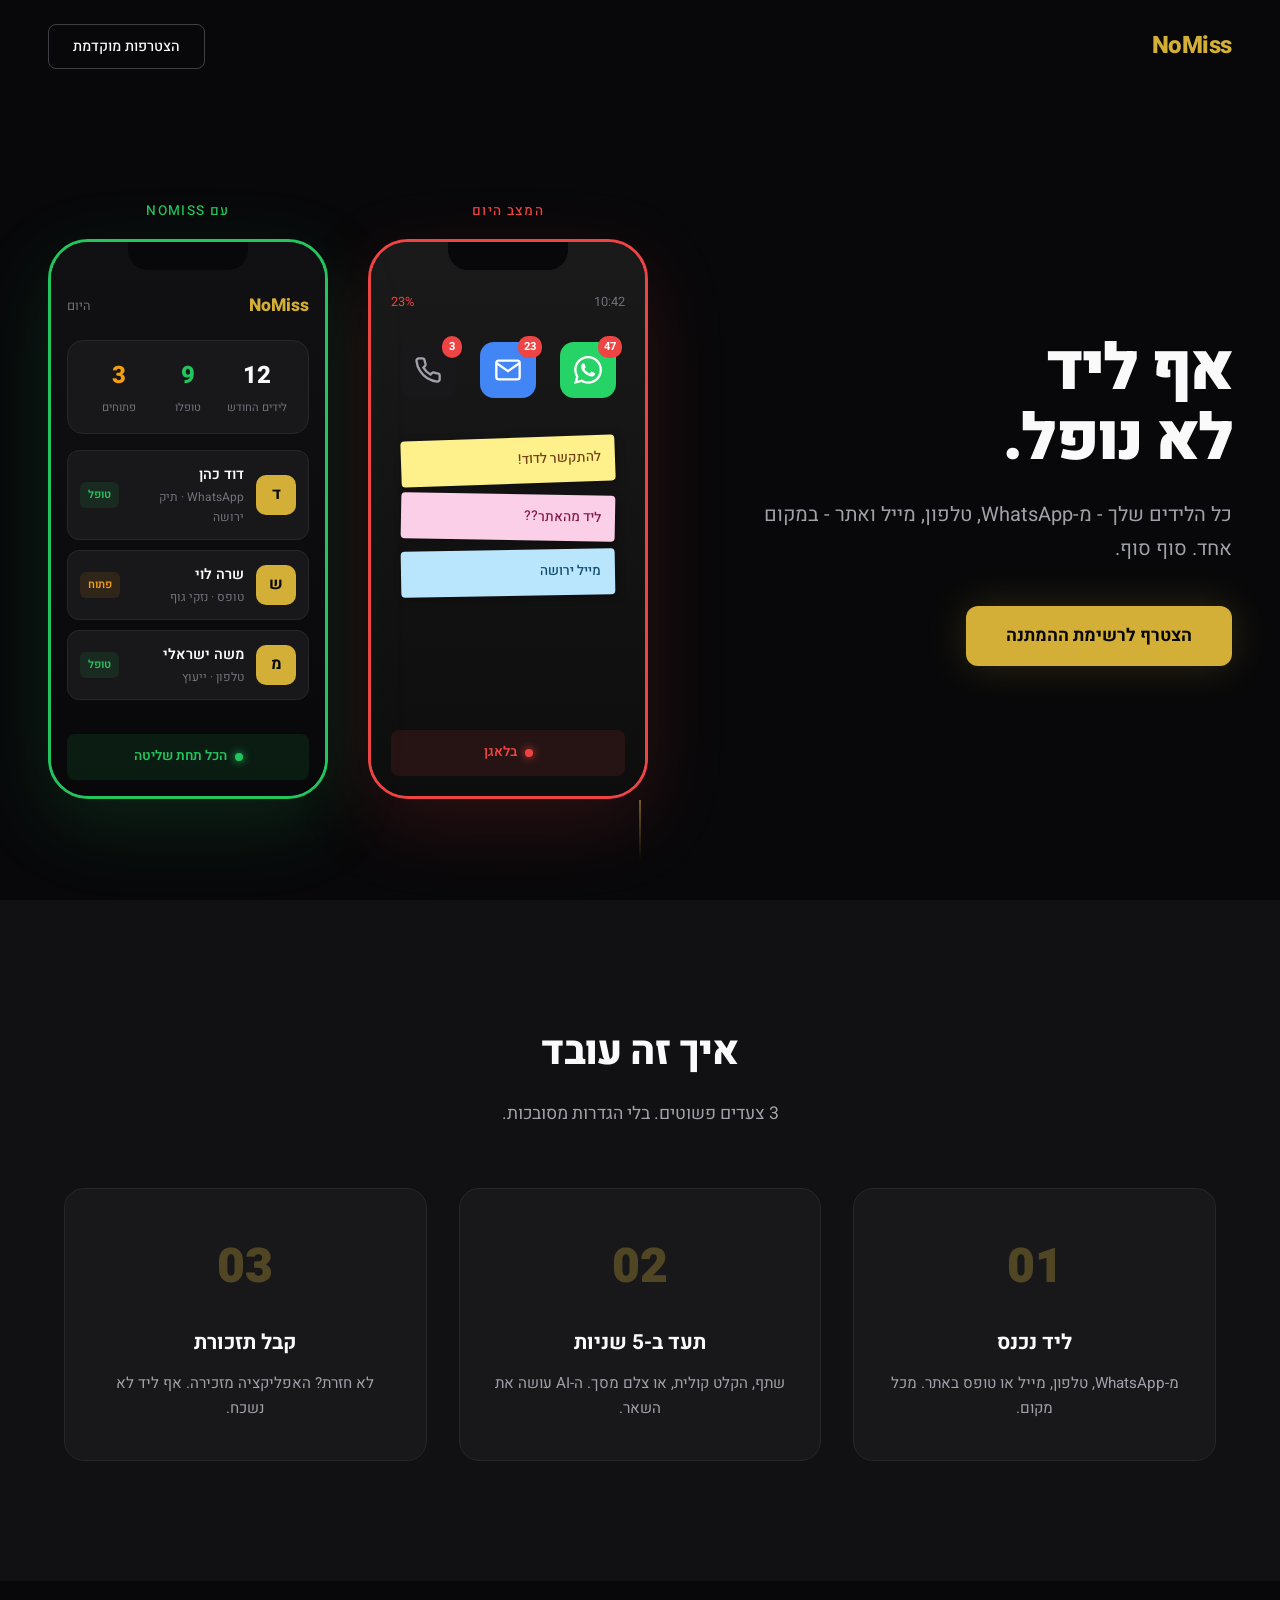
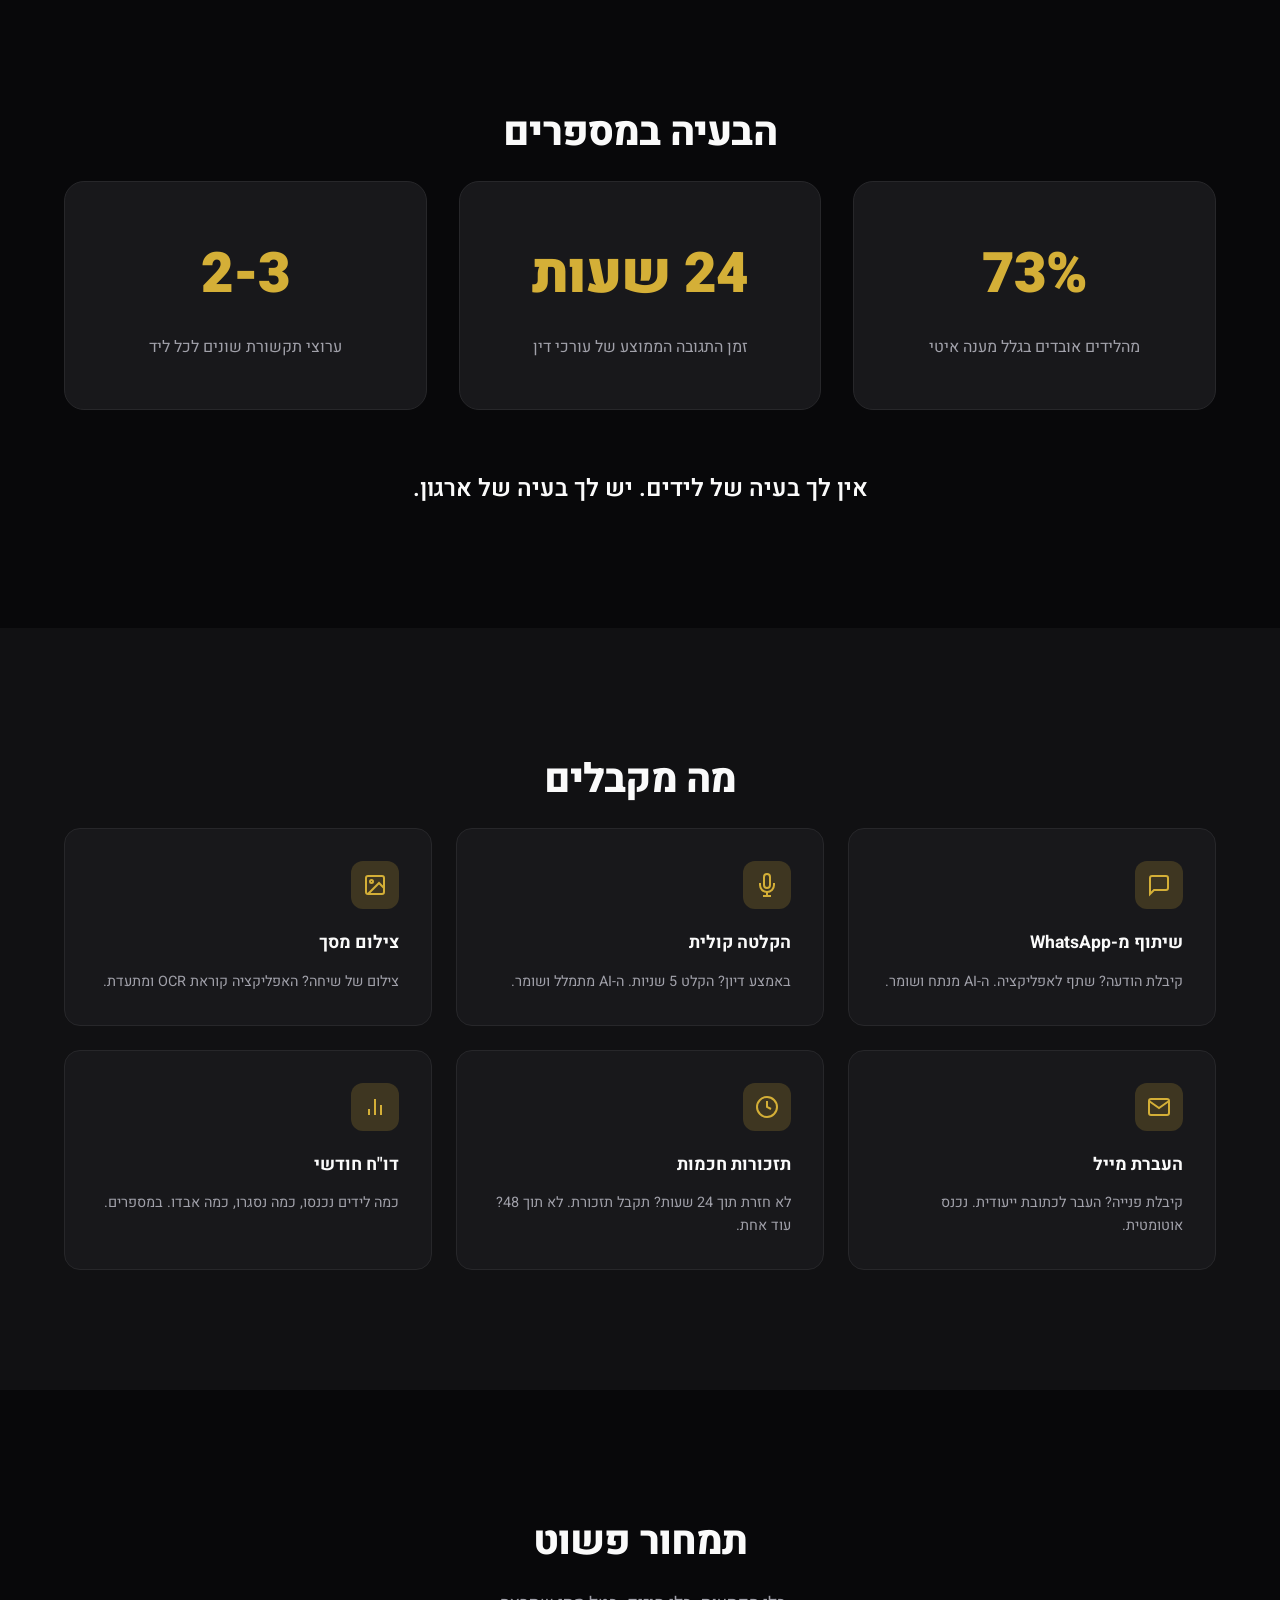
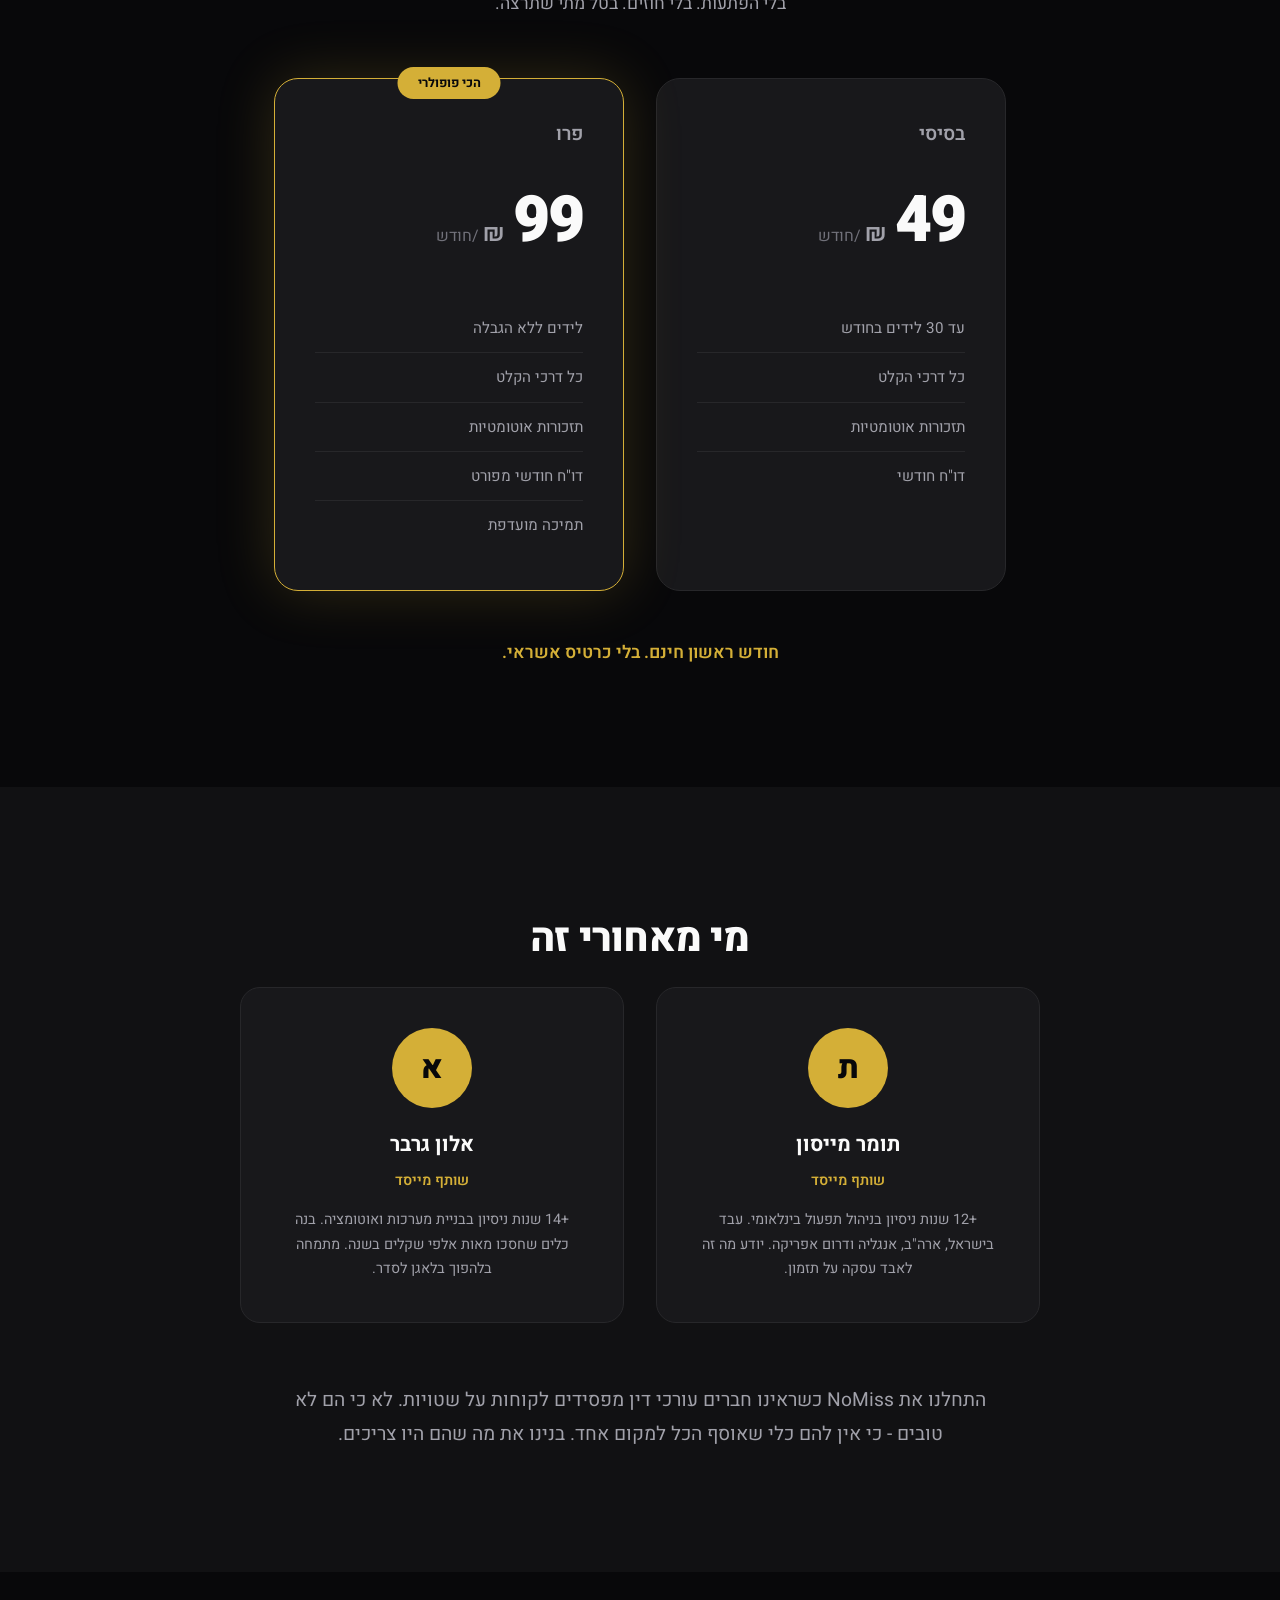
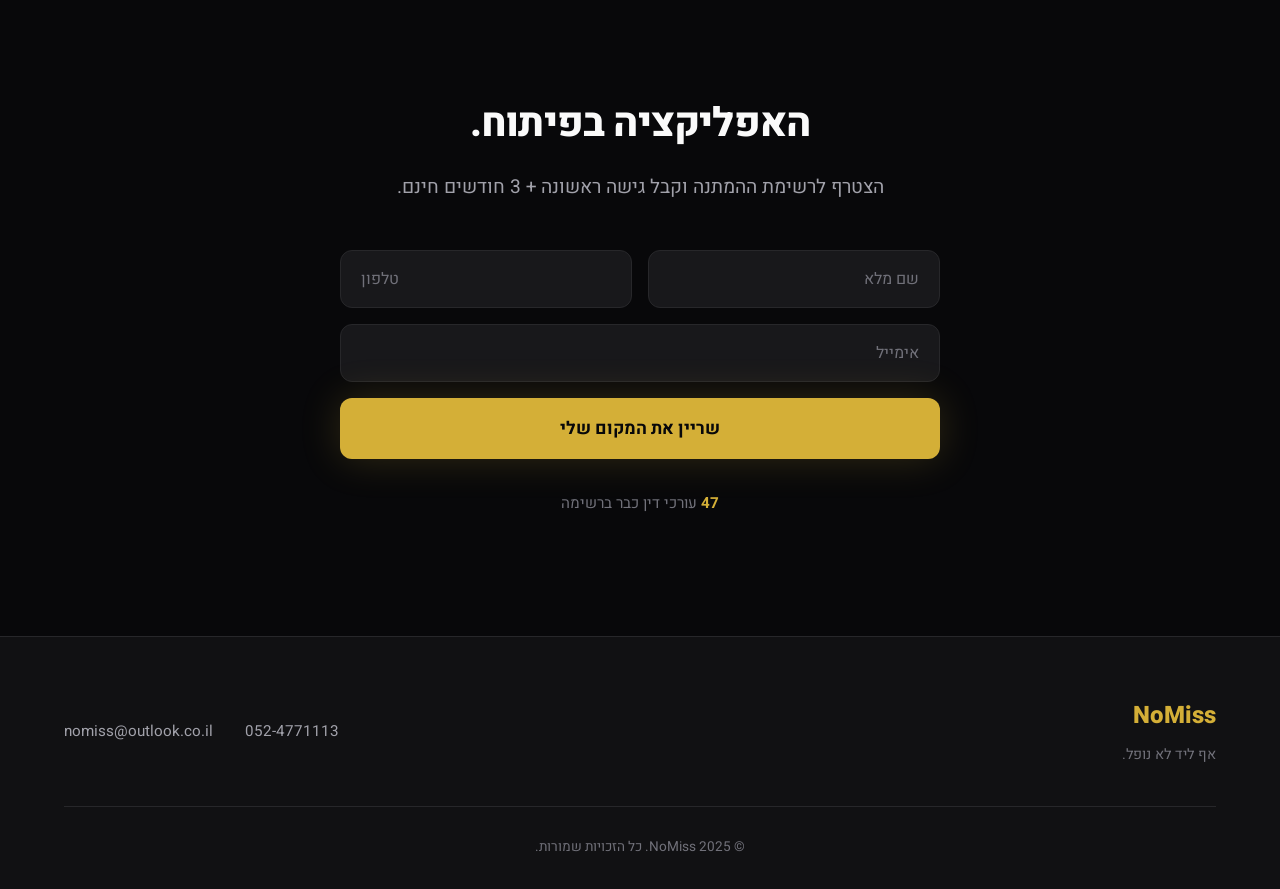
==== commit 69b580f4: "Update contact email to nomiss@outlook.co.il" ====
--- a/index.html
+++ b/index.html
@@ -364,7 +364,7 @@
         </div>
         <div class="footer-contact">
           <a href="tel:+972524771113">052-4771113</a>
-          <a href="mailto:alongerber@gmail.com">alongerber@gmail.com</a>
+          <a href="mailto:nomiss@outlook.co.il">nomiss@outlook.co.il</a>
         </div>
       </div>
       <div class="footer-bottom">
